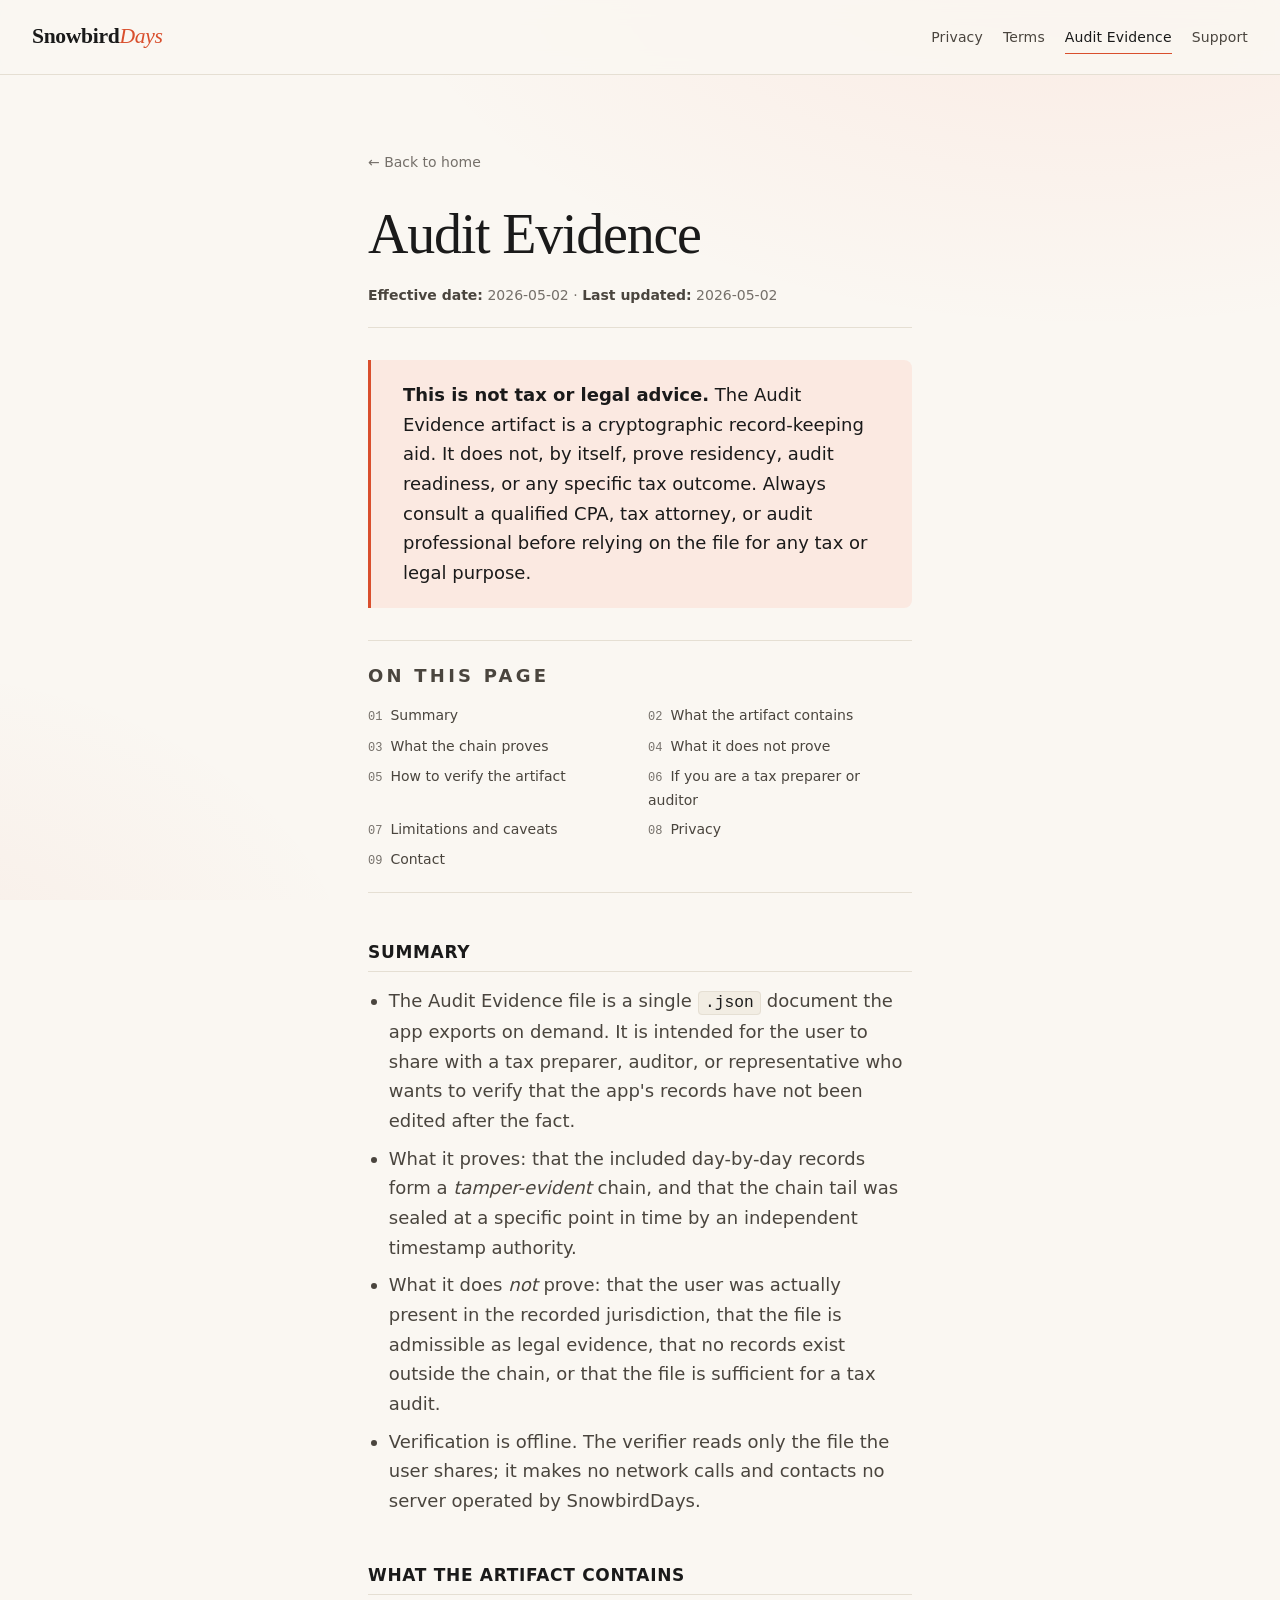
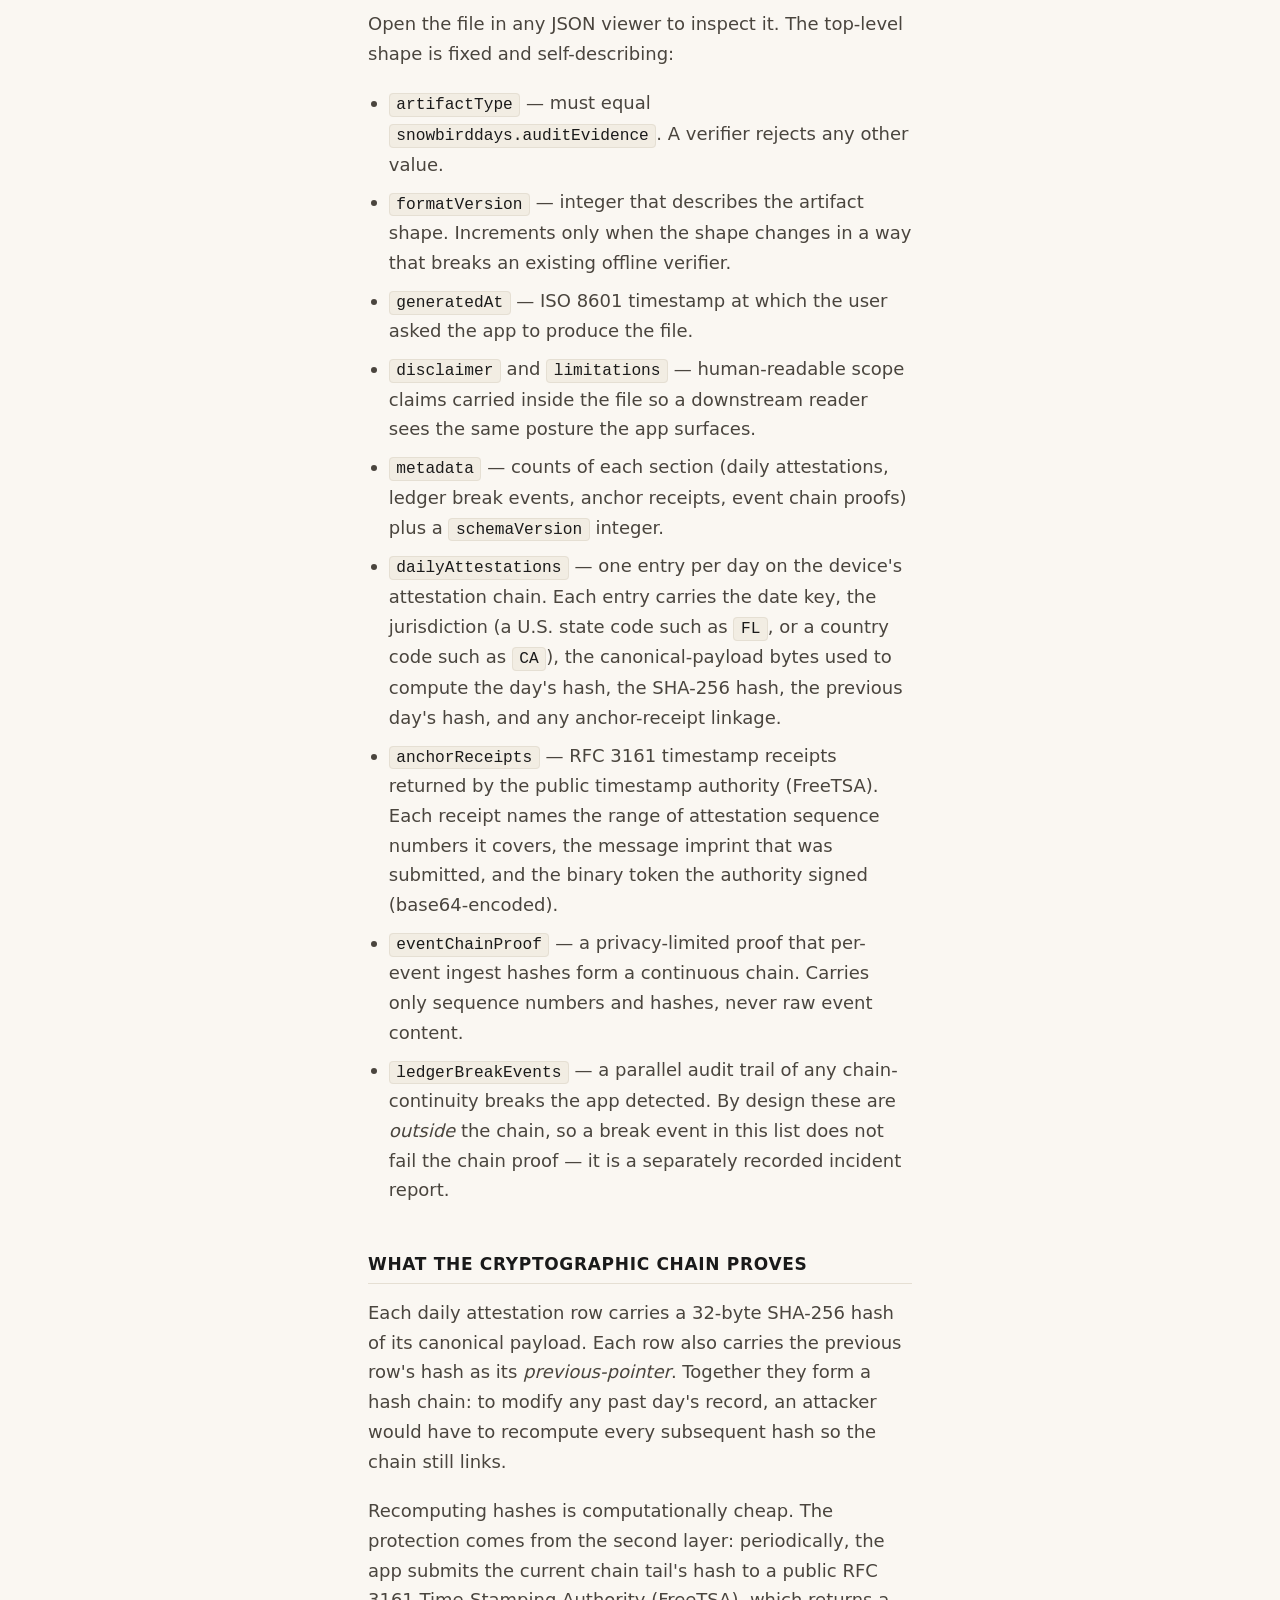
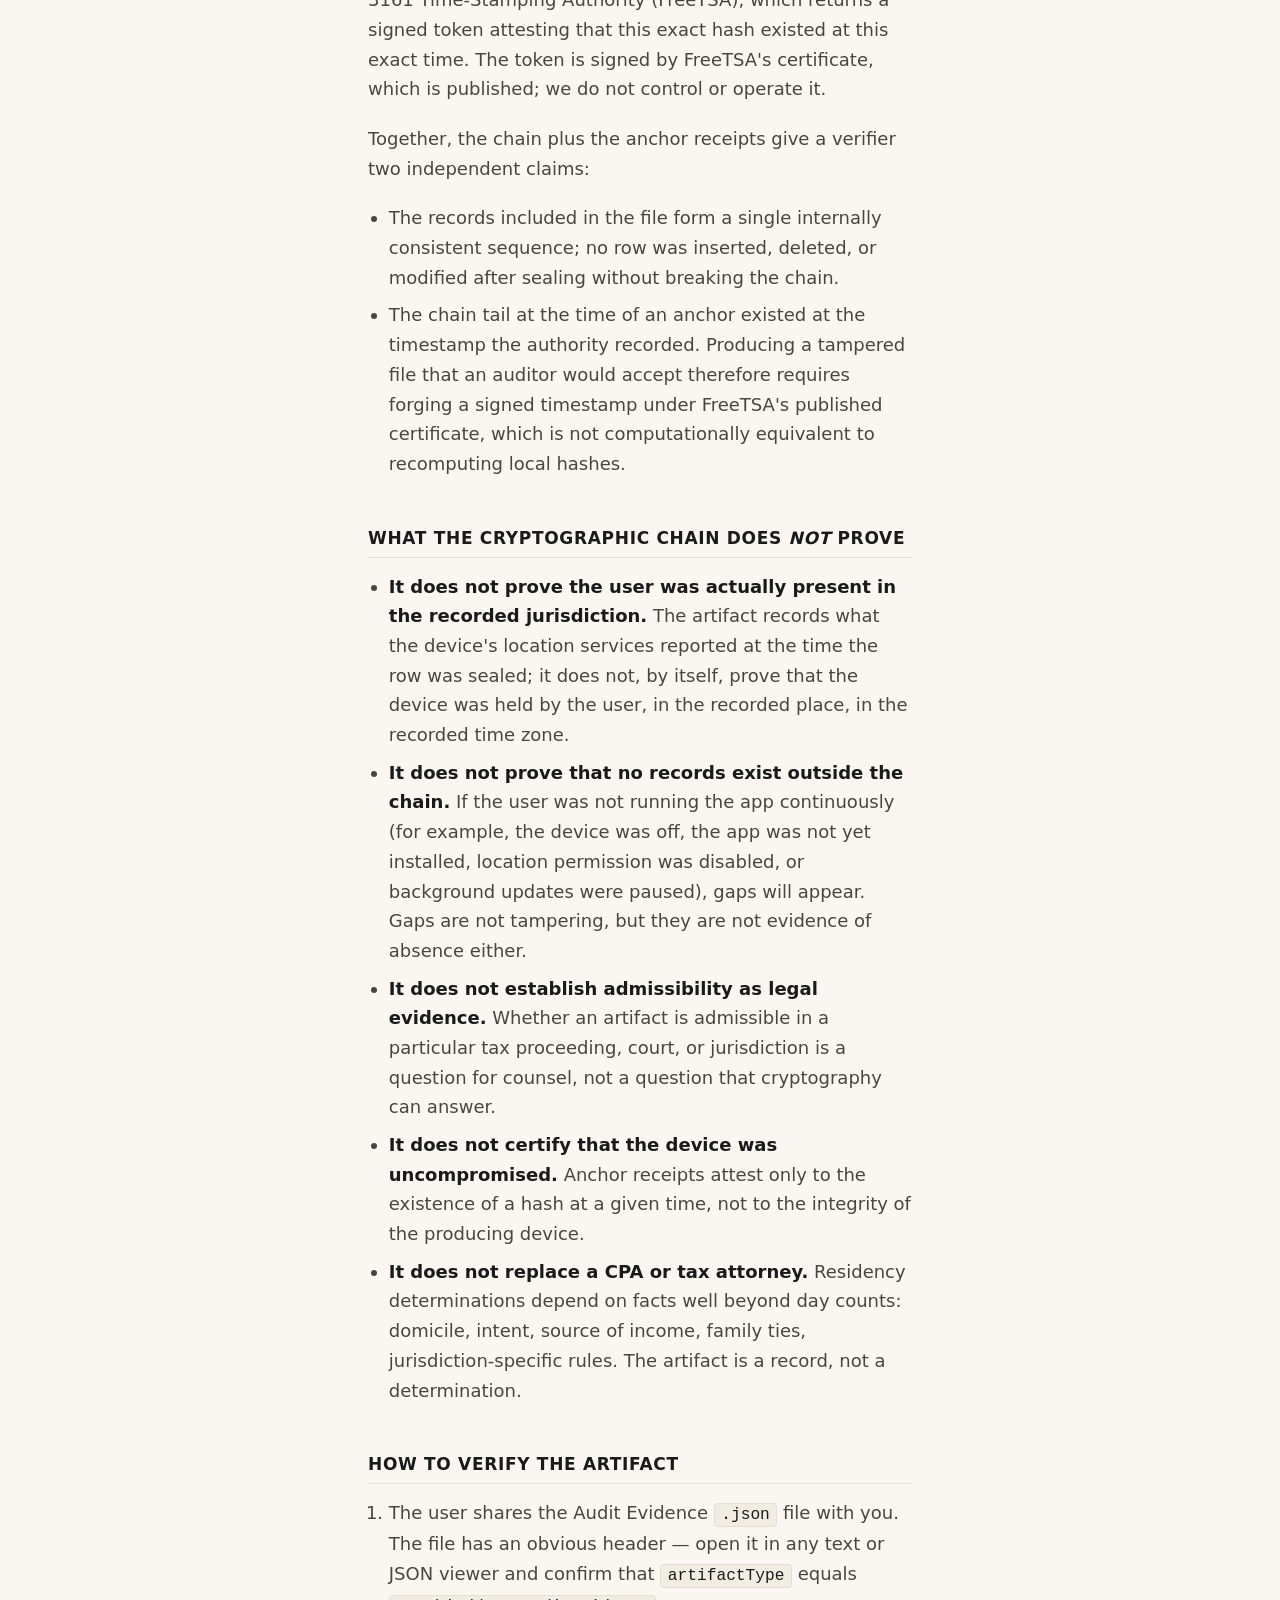
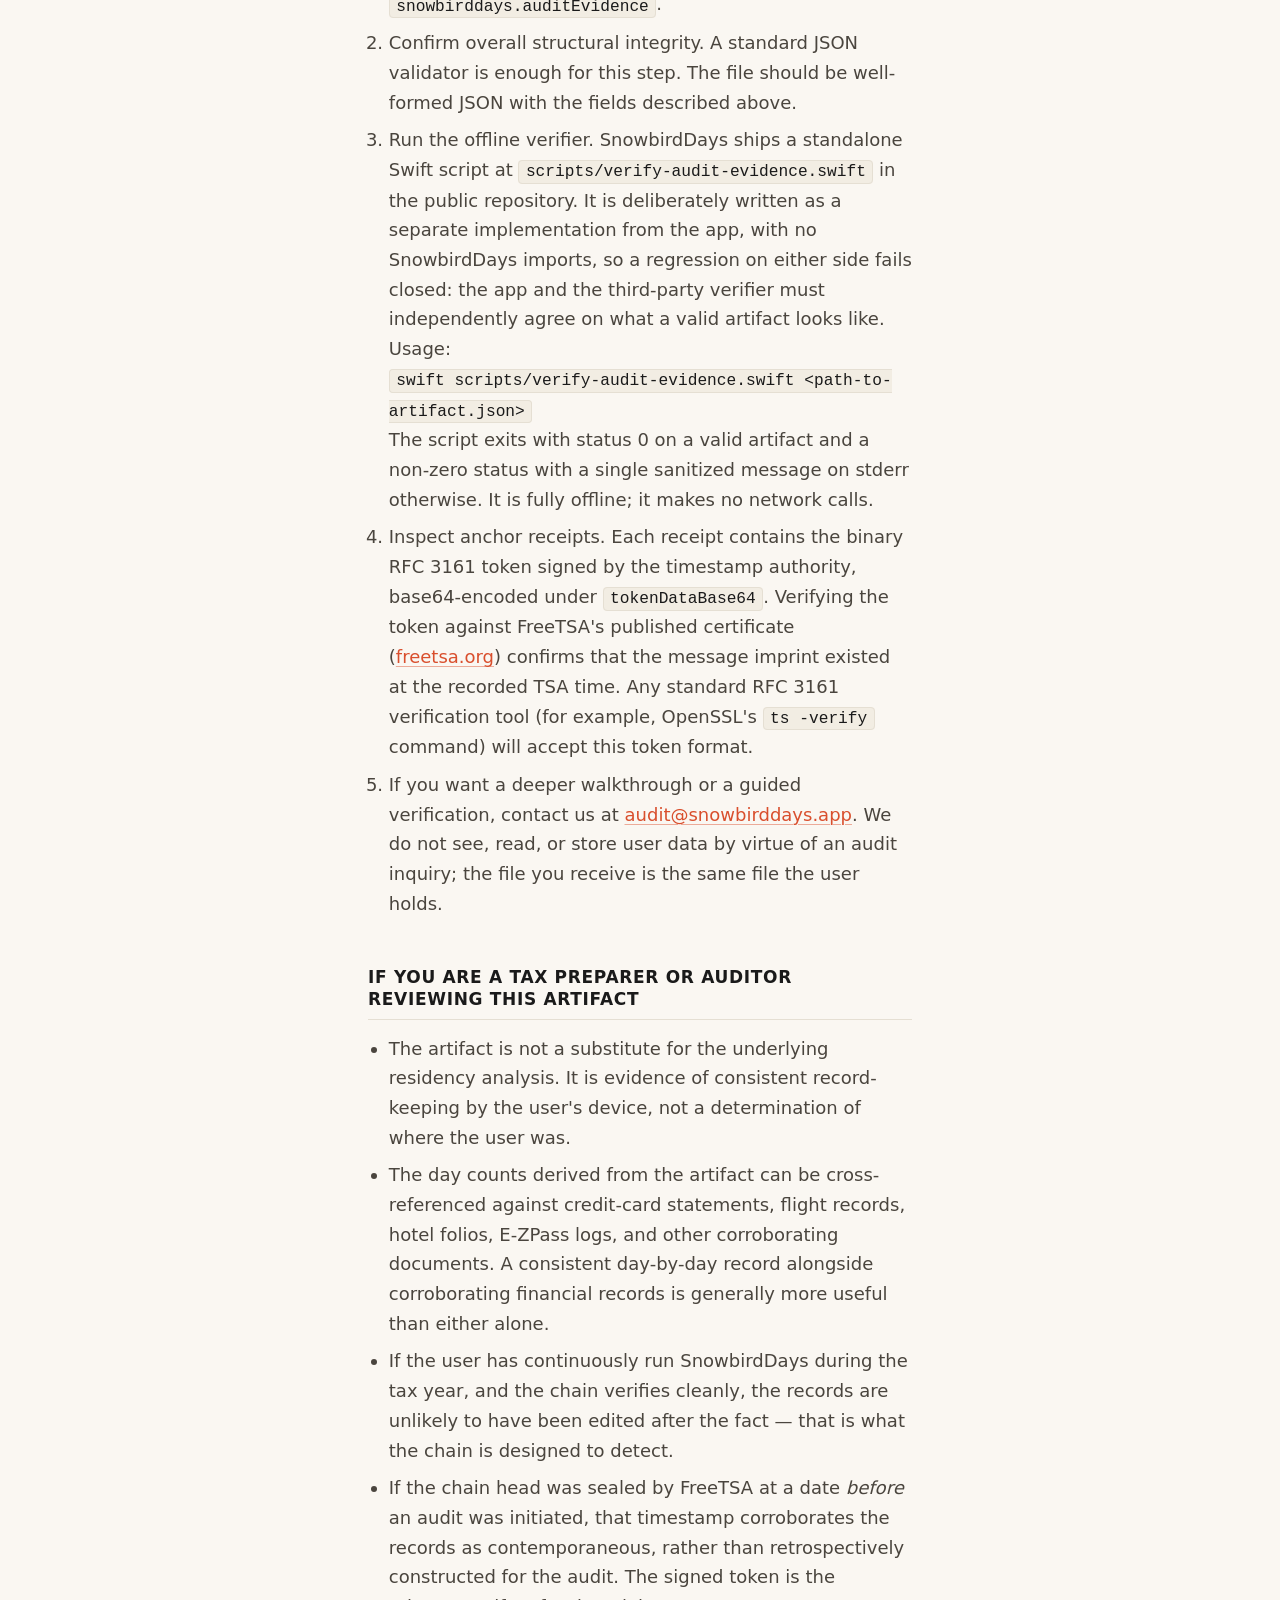
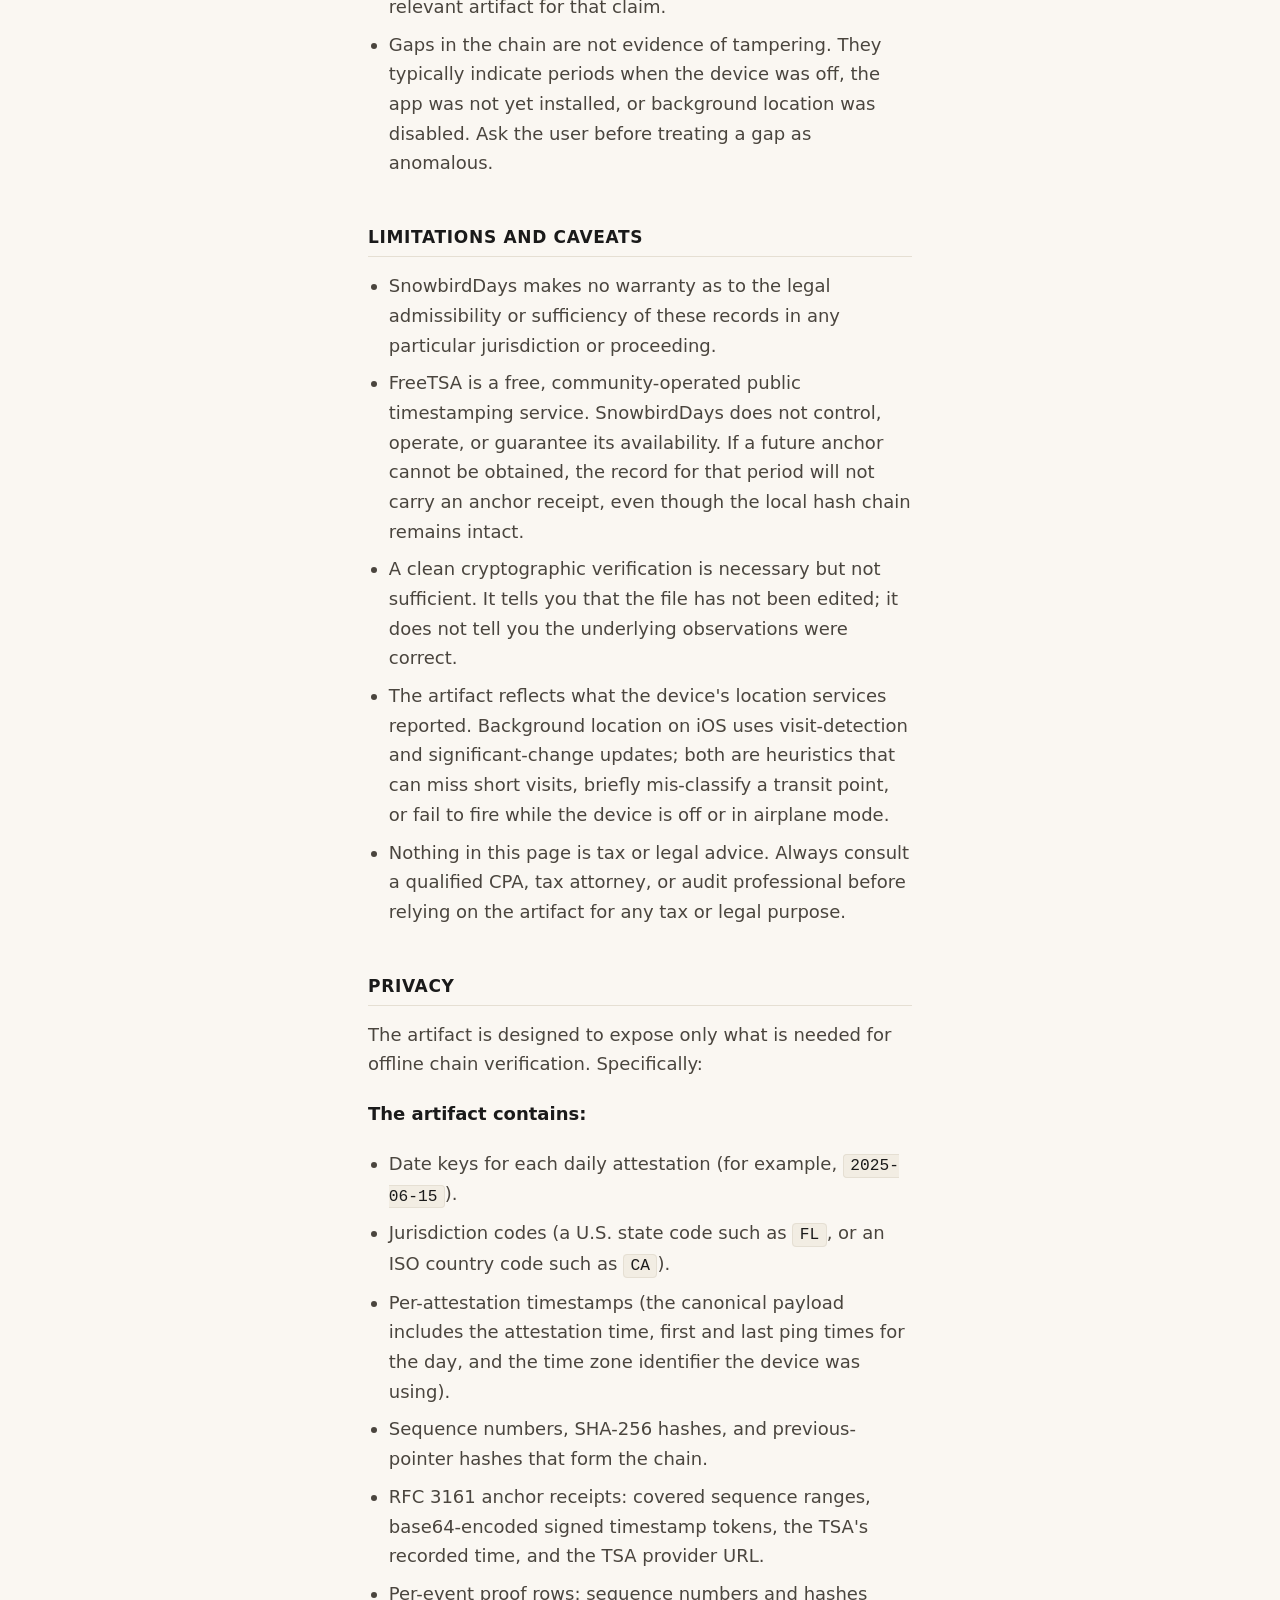
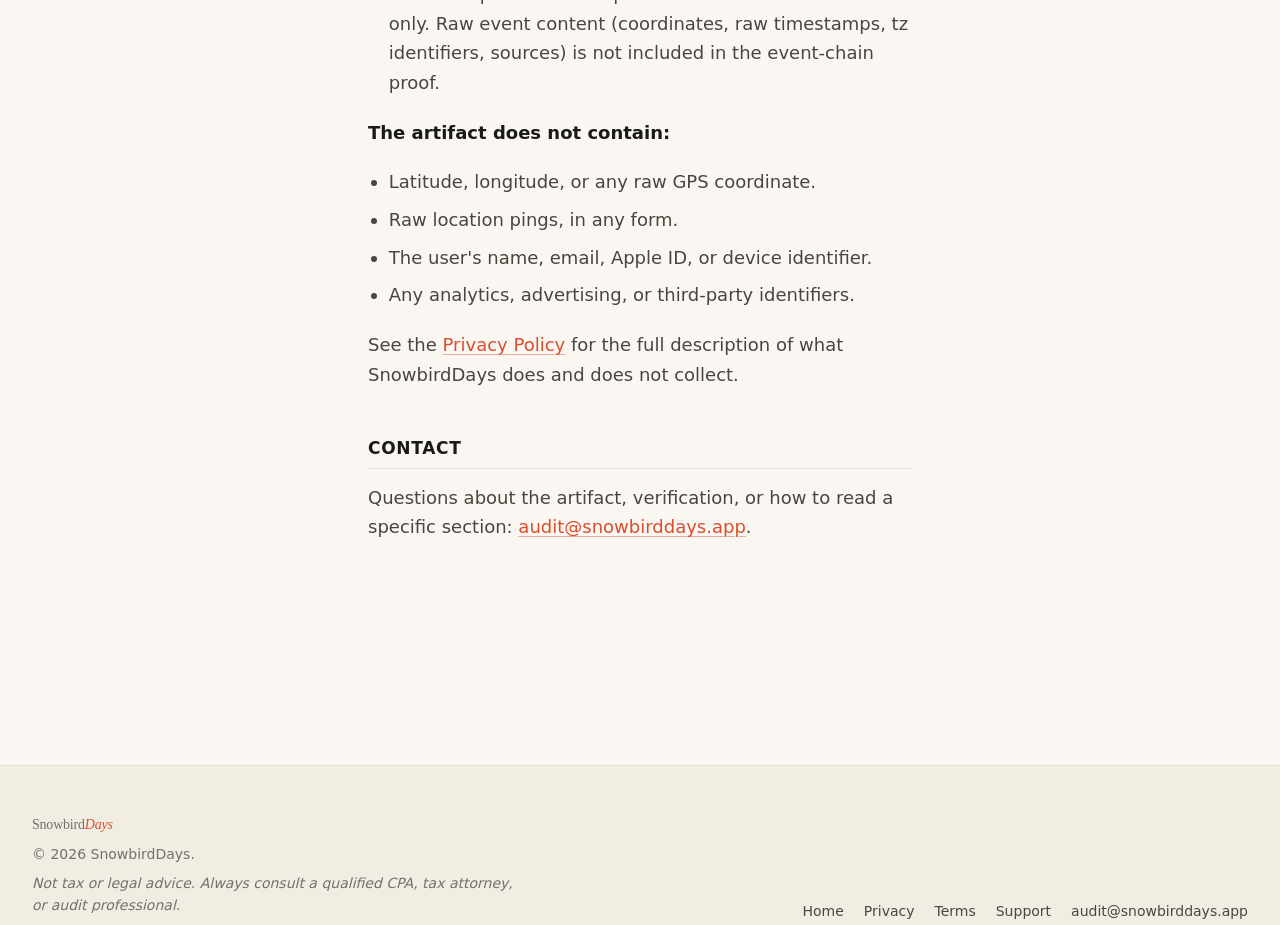
==== audit-evidence.html @ 0e32de38 "Initial site SnowbirdDays public site: - index.html — landing page with hero + privacy promise + ben" ====
<!DOCTYPE html>
<html lang="en">
  <head>
    <meta charset="utf-8" />
    <meta name="viewport" content="width=device-width, initial-scale=1" />
    <title>Audit Evidence — SnowbirdDays</title>
    <meta
      name="description"
      content="What the SnowbirdDays Audit Evidence JSON artifact is, what it does and does not prove, and how a tax preparer or auditor can verify it offline."
    />
    <meta name="theme-color" content="#FAF7F2" media="(prefers-color-scheme: light)" />
    <meta name="theme-color" content="#1C1814" media="(prefers-color-scheme: dark)" />
    <meta property="og:title" content="Audit Evidence — SnowbirdDays" />
    <meta property="og:description" content="What the SnowbirdDays Audit Evidence JSON artifact is, what it does and does not prove, and how a tax preparer or auditor can verify it offline." />
    <meta property="og:type" content="article" />
    <link rel="stylesheet" href="style.css" />
  </head>
  <body>
    <a class="skip" href="#main">Skip to content</a>

    <header class="site-header">
      <div class="site-header-inner">
        <a class="brand" href="/" aria-label="SnowbirdDays home">Snowbird<em>Days</em></a>
        <nav class="site-nav" aria-label="Primary">
          <a href="privacy.html">Privacy</a>
          <a href="terms.html">Terms</a>
          <a href="audit-evidence.html" aria-current="page">Audit&nbsp;Evidence</a>
          <a href="support.html">Support</a>
        </nav>
      </div>
    </header>

    <main id="main">
      <article class="shell-prose">
        <a class="page-back" href="/" aria-label="Back to home">&larr; Back to home</a>

        <h1>Audit Evidence</h1>

        <p class="meta">
          <strong>Effective date:</strong> 2026-05-02 &middot;
          <strong>Last updated:</strong> 2026-05-02
        </p>

        <div class="callout">
          <p>
            <strong>This is not tax or legal advice.</strong> The Audit Evidence
            artifact is a cryptographic record-keeping aid. It does not, by
            itself, prove residency, audit readiness, or any specific tax
            outcome. Always consult a qualified CPA, tax attorney, or audit
            professional before relying on the file for any tax or legal
            purpose.
          </p>
        </div>

        <nav class="toc" aria-label="On this page">
          <p class="toc-title">On this page</p>
          <ol>
            <li><a href="#summary">Summary</a></li>
            <li><a href="#contents">What the artifact contains</a></li>
            <li><a href="#proves">What the chain proves</a></li>
            <li><a href="#not-proves">What it does not prove</a></li>
            <li><a href="#verify">How to verify the artifact</a></li>
            <li><a href="#preparers">If you are a tax preparer or auditor</a></li>
            <li><a href="#limitations">Limitations and caveats</a></li>
            <li><a href="#privacy">Privacy</a></li>
            <li><a href="#contact">Contact</a></li>
          </ol>
        </nav>

        <h2 id="summary">Summary</h2>
        <ul>
          <li>
            The Audit Evidence file is a single <code>.json</code> document the
            app exports on demand. It is intended for the user to share with a
            tax preparer, auditor, or representative who wants to verify that
            the app's records have not been edited after the fact.
          </li>
          <li>
            What it proves: that the included day-by-day records form a
            <em>tamper-evident</em> chain, and that the chain tail was sealed
            at a specific point in time by an independent timestamp authority.
          </li>
          <li>
            What it does <em>not</em> prove: that the user was actually present
            in the recorded jurisdiction, that the file is admissible as legal
            evidence, that no records exist outside the chain, or that the
            file is sufficient for a tax audit.
          </li>
          <li>
            Verification is offline. The verifier reads only the file the user
            shares; it makes no network calls and contacts no server operated
            by SnowbirdDays.
          </li>
        </ul>

        <h2 id="contents">What the artifact contains</h2>
        <p>
          Open the file in any JSON viewer to inspect it. The top-level shape
          is fixed and self-describing:
        </p>
        <ul>
          <li>
            <code>artifactType</code> — must equal
            <code>snowbirddays.auditEvidence</code>. A verifier rejects any
            other value.
          </li>
          <li>
            <code>formatVersion</code> — integer that describes the artifact
            shape. Increments only when the shape changes in a way that breaks
            an existing offline verifier.
          </li>
          <li>
            <code>generatedAt</code> — ISO 8601 timestamp at which the user
            asked the app to produce the file.
          </li>
          <li>
            <code>disclaimer</code> and <code>limitations</code> — human-readable
            scope claims carried inside the file so a downstream reader sees the
            same posture the app surfaces.
          </li>
          <li>
            <code>metadata</code> — counts of each section (daily attestations,
            ledger break events, anchor receipts, event chain proofs) plus a
            <code>schemaVersion</code> integer.
          </li>
          <li>
            <code>dailyAttestations</code> — one entry per day on the device's
            attestation chain. Each entry carries the date key, the jurisdiction
            (a U.S. state code such as <code>FL</code>, or a country code such
            as <code>CA</code>), the canonical-payload bytes used to compute
            the day's hash, the SHA-256 hash, the previous day's hash, and any
            anchor-receipt linkage.
          </li>
          <li>
            <code>anchorReceipts</code> — RFC 3161 timestamp receipts returned
            by the public timestamp authority (FreeTSA). Each receipt names the
            range of attestation sequence numbers it covers, the message
            imprint that was submitted, and the binary token the authority
            signed (base64-encoded).
          </li>
          <li>
            <code>eventChainProof</code> — a privacy-limited proof that
            per-event ingest hashes form a continuous chain. Carries only
            sequence numbers and hashes, never raw event content.
          </li>
          <li>
            <code>ledgerBreakEvents</code> — a parallel audit trail of any
            chain-continuity breaks the app detected. By design these are
            <em>outside</em> the chain, so a break event in this list does not
            fail the chain proof — it is a separately recorded incident report.
          </li>
        </ul>

        <h2 id="proves">What the cryptographic chain proves</h2>
        <p>
          Each daily attestation row carries a 32-byte SHA-256 hash of its
          canonical payload. Each row also carries the previous row's hash as
          its <em>previous-pointer</em>. Together they form a hash chain: to
          modify any past day's record, an attacker would have to recompute
          every subsequent hash so the chain still links.
        </p>
        <p>
          Recomputing hashes is computationally cheap. The protection comes
          from the second layer: periodically, the app submits the current
          chain tail's hash to a public RFC 3161 Time-Stamping Authority
          (FreeTSA), which returns a signed token attesting that this exact
          hash existed at this exact time. The token is signed by FreeTSA's
          certificate, which is published; we do not control or operate it.
        </p>
        <p>
          Together, the chain plus the anchor receipts give a verifier two
          independent claims:
        </p>
        <ul>
          <li>
            The records included in the file form a single internally
            consistent sequence; no row was inserted, deleted, or modified
            after sealing without breaking the chain.
          </li>
          <li>
            The chain tail at the time of an anchor existed at the timestamp
            the authority recorded. Producing a tampered file that an auditor
            would accept therefore requires forging a signed timestamp under
            FreeTSA's published certificate, which is not computationally
            equivalent to recomputing local hashes.
          </li>
        </ul>

        <h2 id="not-proves">What the cryptographic chain does <em>not</em> prove</h2>
        <ul>
          <li>
            <strong>It does not prove the user was actually present in the
            recorded jurisdiction.</strong> The artifact records what the
            device's location services reported at the time the row was
            sealed; it does not, by itself, prove that the device was held
            by the user, in the recorded place, in the recorded time zone.
          </li>
          <li>
            <strong>It does not prove that no records exist outside the
            chain.</strong> If the user was not running the app continuously
            (for example, the device was off, the app was not yet installed,
            location permission was disabled, or background updates were
            paused), gaps will appear. Gaps are not tampering, but they are
            not evidence of absence either.
          </li>
          <li>
            <strong>It does not establish admissibility as legal
            evidence.</strong> Whether an artifact is admissible in a
            particular tax proceeding, court, or jurisdiction is a question
            for counsel, not a question that cryptography can answer.
          </li>
          <li>
            <strong>It does not certify that the device was uncompromised.</strong>
            Anchor receipts attest only to the existence of a hash at a given
            time, not to the integrity of the producing device.
          </li>
          <li>
            <strong>It does not replace a CPA or tax attorney.</strong>
            Residency determinations depend on facts well beyond day counts:
            domicile, intent, source of income, family ties, jurisdiction-specific
            rules. The artifact is a record, not a determination.
          </li>
        </ul>

        <h2 id="verify">How to verify the artifact</h2>
        <ol>
          <li>
            The user shares the Audit Evidence <code>.json</code> file with
            you. The file has an obvious header — open it in any text or JSON
            viewer and confirm that <code>artifactType</code> equals
            <code>snowbirddays.auditEvidence</code>.
          </li>
          <li>
            Confirm overall structural integrity. A standard JSON validator is
            enough for this step. The file should be well-formed JSON with the
            fields described above.
          </li>
          <li>
            Run the offline verifier. SnowbirdDays ships a standalone Swift
            script at <code>scripts/verify-audit-evidence.swift</code> in the
            public repository. It is deliberately written as a separate
            implementation from the app, with no SnowbirdDays imports, so a
            regression on either side fails closed: the app and the
            third-party verifier must independently agree on what a valid
            artifact looks like.
            <br />
            Usage:
            <br />
            <code>swift scripts/verify-audit-evidence.swift &lt;path-to-artifact.json&gt;</code>
            <br />
            The script exits with status 0 on a valid artifact and a non-zero
            status with a single sanitized message on stderr otherwise. It is
            fully offline; it makes no network calls.
          </li>
          <li>
            Inspect anchor receipts. Each receipt contains the binary RFC 3161
            token signed by the timestamp authority, base64-encoded under
            <code>tokenDataBase64</code>. Verifying the token against
            FreeTSA's published certificate (<a href="https://freetsa.org/">freetsa.org</a>)
            confirms that the message imprint existed at the recorded TSA time.
            Any standard RFC 3161 verification tool (for example, OpenSSL's
            <code>ts -verify</code> command) will accept this token format.
          </li>
          <li>
            If you want a deeper walkthrough or a guided verification, contact
            us at
            <a href="mailto:audit@snowbirddays.app">audit@snowbirddays.app</a>.
            We do not see, read, or store user data by virtue of an audit
            inquiry; the file you receive is the same file the user holds.
          </li>
        </ol>

        <h2 id="preparers">If you are a tax preparer or auditor reviewing this artifact</h2>
        <ul>
          <li>
            The artifact is not a substitute for the underlying residency
            analysis. It is evidence of consistent record-keeping by the
            user's device, not a determination of where the user was.
          </li>
          <li>
            The day counts derived from the artifact can be cross-referenced
            against credit-card statements, flight records, hotel folios,
            E-ZPass logs, and other corroborating documents. A consistent
            day-by-day record alongside corroborating financial records is
            generally more useful than either alone.
          </li>
          <li>
            If the user has continuously run SnowbirdDays during the tax year,
            and the chain verifies cleanly, the records are unlikely to have
            been edited after the fact — that is what the chain is designed
            to detect.
          </li>
          <li>
            If the chain head was sealed by FreeTSA at a date <em>before</em>
            an audit was initiated, that timestamp corroborates the records
            as contemporaneous, rather than retrospectively constructed for
            the audit. The signed token is the relevant artifact for that
            claim.
          </li>
          <li>
            Gaps in the chain are not evidence of tampering. They typically
            indicate periods when the device was off, the app was not yet
            installed, or background location was disabled. Ask the user
            before treating a gap as anomalous.
          </li>
        </ul>

        <h2 id="limitations">Limitations and caveats</h2>
        <ul>
          <li>
            SnowbirdDays makes no warranty as to the legal admissibility or
            sufficiency of these records in any particular jurisdiction or
            proceeding.
          </li>
          <li>
            FreeTSA is a free, community-operated public timestamping
            service. SnowbirdDays does not control, operate, or guarantee
            its availability. If a future anchor cannot be obtained, the
            record for that period will not carry an anchor receipt, even
            though the local hash chain remains intact.
          </li>
          <li>
            A clean cryptographic verification is necessary but not
            sufficient. It tells you that the file has not been edited; it
            does not tell you the underlying observations were correct.
          </li>
          <li>
            The artifact reflects what the device's location services
            reported. Background location on iOS uses visit-detection and
            significant-change updates; both are heuristics that can miss
            short visits, briefly mis-classify a transit point, or fail to
            fire while the device is off or in airplane mode.
          </li>
          <li>
            Nothing in this page is tax or legal advice. Always consult a
            qualified CPA, tax attorney, or audit professional before
            relying on the artifact for any tax or legal purpose.
          </li>
        </ul>

        <h2 id="privacy">Privacy</h2>
        <p>
          The artifact is designed to expose only what is needed for offline
          chain verification. Specifically:
        </p>
        <p>
          <strong>The artifact contains:</strong>
        </p>
        <ul>
          <li>
            Date keys for each daily attestation (for example,
            <code>2025-06-15</code>).
          </li>
          <li>
            Jurisdiction codes (a U.S. state code such as <code>FL</code>, or
            an ISO country code such as <code>CA</code>).
          </li>
          <li>
            Per-attestation timestamps (the canonical payload includes the
            attestation time, first and last ping times for the day, and the
            time zone identifier the device was using).
          </li>
          <li>
            Sequence numbers, SHA-256 hashes, and previous-pointer hashes
            that form the chain.
          </li>
          <li>
            RFC 3161 anchor receipts: covered sequence ranges, base64-encoded
            signed timestamp tokens, the TSA's recorded time, and the TSA
            provider URL.
          </li>
          <li>
            Per-event proof rows: sequence numbers and hashes only. Raw event
            content (coordinates, raw timestamps, tz identifiers, sources) is
            not included in the event-chain proof.
          </li>
        </ul>
        <p>
          <strong>The artifact does not contain:</strong>
        </p>
        <ul>
          <li>Latitude, longitude, or any raw GPS coordinate.</li>
          <li>Raw location pings, in any form.</li>
          <li>The user's name, email, Apple ID, or device identifier.</li>
          <li>Any analytics, advertising, or third-party identifiers.</li>
        </ul>
        <p>
          See the <a href="privacy.html">Privacy Policy</a> for the full
          description of what SnowbirdDays does and does not collect.
        </p>

        <h2 id="contact">Contact</h2>
        <p>
          Questions about the artifact, verification, or how to read a
          specific section:
          <a href="mailto:audit@snowbirddays.app">audit@snowbirddays.app</a>.
        </p>
      </article>
    </main>

    <footer class="site-footer">
      <div class="site-footer-inner">
        <div>
          <p class="site-footer-brand">Snowbird<em>Days</em></p>
          <p>&copy; 2026 SnowbirdDays.</p>
          <p class="site-footer-disclaimer">Not tax or legal advice. Always consult a qualified CPA, tax attorney, or audit professional.</p>
        </div>
        <nav aria-label="Footer">
          <a href="/">Home</a>
          <a href="privacy.html">Privacy</a>
          <a href="terms.html">Terms</a>
          <a href="support.html">Support</a>
          <a href="mailto:audit@snowbirddays.app">audit@snowbirddays.app</a>
        </nav>
      </div>
    </footer>
  </body>
</html>
---- style.css ----
/* SnowbirdDays — editorial design system.
 * Pure CSS, system font stacks, no external assets.
 * Direction: warm-paper editorial. Serif headlines pair with iOS-native sans body.
 */

/* ---------- Tokens ---------- */

:root {
  /* Color — warm light paper */
  --color-paper: #FAF7F2;
  --color-paper-2: #F2EDE3;
  --color-ink: #1A1A1A;
  --color-ink-soft: #4A453E;
  --color-ink-mute: #75706A;
  --color-rule: #E5DFD3;
  --color-accent: #FF6F50;
  --color-accent-deep: #D94F2D;
  --color-accent-soft: rgba(255, 111, 80, 0.10);

  /* Type stacks */
  --font-serif: 'Iowan Old Style', 'Hoefler Text', 'Charter', 'Source Serif Pro',
    'Apple Garamond', Garamond, Georgia, serif;
  --font-sans: -apple-system, BlinkMacSystemFont, 'SF Pro Text', 'Segoe UI',
    Roboto, system-ui, sans-serif;
  --font-mono: ui-monospace, 'SF Mono', 'JetBrains Mono', Menlo, monospace;

  /* Type scale (fluid) */
  --t-hero: clamp(3rem, 1.5rem + 5vw, 6rem);
  --t-display: clamp(2.25rem, 1.4rem + 2.8vw, 3.5rem);
  --t-h2: clamp(1.4rem, 1.1rem + 1vw, 1.75rem);
  --t-h3: 1.125rem;
  --t-body: clamp(1rem, 0.95rem + 0.3vw, 1.125rem);
  --t-lead: clamp(1.125rem, 1rem + 0.5vw, 1.375rem);
  --t-small: 0.875rem;
  --t-eyebrow: 0.75rem;

  /* Spacing — varied by intent, not uniform */
  --s-1: 0.5rem;
  --s-2: 0.875rem;
  --s-3: 1.25rem;
  --s-4: 2rem;
  --s-5: 3rem;
  --s-6: 4.5rem;
  --s-7: 6.5rem;
  --s-section: clamp(4rem, 3rem + 4vw, 8rem);

  /* Layout */
  --w-prose: 38rem;     /* legal/long-form column ~ 608px */
  --w-wide: 64rem;
  --w-full: 80rem;

  /* Motion */
  --d-fast: 160ms;
  --d-base: 280ms;
  --e-out: cubic-bezier(0.16, 1, 0.3, 1);
}

@media (prefers-color-scheme: dark) {
  :root {
    --color-paper: #1C1814;
    --color-paper-2: #25201B;
    --color-ink: #F5EFE7;
    --color-ink-soft: #C9C0B3;
    --color-ink-mute: #8C857A;
    --color-rule: #322C25;
    --color-accent: #FF8466;
    --color-accent-deep: #FFA286;
    --color-accent-soft: rgba(255, 132, 102, 0.12);
  }
}

/* ---------- Reset & base ---------- */

*,
*::before,
*::after {
  box-sizing: border-box;
}

html {
  -webkit-text-size-adjust: 100%;
  text-rendering: optimizeLegibility;
  scroll-behavior: smooth;
}

@media (prefers-reduced-motion: reduce) {
  html { scroll-behavior: auto; }
  *,
  *::before,
  *::after {
    animation-duration: 0.01ms !important;
    animation-iteration-count: 1 !important;
    transition-duration: 0.01ms !important;
  }
}

body {
  margin: 0;
  font-family: var(--font-sans);
  font-size: var(--t-body);
  line-height: 1.6;
  color: var(--color-ink);
  background-color: var(--color-paper);
  -webkit-font-smoothing: antialiased;
  -moz-osx-font-smoothing: grayscale;
  /* atmosphere: very subtle warm tint via radial wash, no images */
  background-image:
    radial-gradient(1200px 700px at 85% -10%, var(--color-accent-soft), transparent 60%),
    radial-gradient(900px 600px at -10% 110%, rgba(217, 79, 45, 0.06), transparent 55%);
  background-attachment: fixed;
}

/* Skip-to-content for keyboard users */
.skip {
  position: absolute;
  left: -9999px;
  top: 0;
  padding: var(--s-2) var(--s-3);
  background: var(--color-ink);
  color: var(--color-paper);
  z-index: 100;
  text-decoration: none;
  border-radius: 4px;
}
.skip:focus { left: var(--s-2); top: var(--s-2); }

/* ---------- Typography ---------- */

h1, h2, h3, h4 {
  font-family: var(--font-serif);
  font-weight: 600;
  line-height: 1.1;
  margin: 0 0 var(--s-3);
  color: var(--color-ink);
  letter-spacing: -0.015em;
}

h2 {
  font-size: var(--t-h2);
  line-height: 1.2;
  font-weight: 600;
  margin-top: var(--s-5);
  letter-spacing: -0.012em;
}

h3 {
  font-family: var(--font-sans);
  font-size: var(--t-h3);
  font-weight: 600;
  letter-spacing: -0.005em;
  line-height: 1.35;
  margin: var(--s-4) 0 var(--s-2);
  color: var(--color-ink);
}

p {
  margin: 0 0 var(--s-3);
  color: var(--color-ink-soft);
}

p strong { color: var(--color-ink); }

ul, ol {
  margin: 0 0 var(--s-3);
  padding-left: 1.4rem;
  color: var(--color-ink-soft);
}

li { margin-bottom: 0.5rem; }
li strong { color: var(--color-ink); }

em { font-style: italic; }

code {
  font-family: var(--font-mono);
  font-size: 0.9em;
  background-color: var(--color-paper-2);
  padding: 0.12em 0.4em;
  border-radius: 4px;
  color: var(--color-ink);
  border: 1px solid var(--color-rule);
}

/* ---------- Links ---------- */

a {
  color: var(--color-accent-deep);
  text-decoration: underline;
  text-decoration-thickness: 1px;
  text-underline-offset: 3px;
  text-decoration-color: rgba(217, 79, 45, 0.45);
  transition: text-decoration-thickness var(--d-fast) var(--e-out),
              text-decoration-color var(--d-fast) var(--e-out),
              color var(--d-fast) var(--e-out);
}

@media (prefers-color-scheme: dark) {
  a { text-decoration-color: rgba(255, 132, 102, 0.55); }
}

a:hover,
a:focus-visible {
  text-decoration-thickness: 2px;
  text-decoration-color: currentColor;
}

a:focus-visible {
  outline: 2px solid var(--color-accent);
  outline-offset: 3px;
  border-radius: 2px;
}

/* ---------- Header ---------- */

.site-header {
  border-bottom: 1px solid var(--color-rule);
  background-color: rgba(250, 247, 242, 0.85);
  backdrop-filter: saturate(140%) blur(10px);
  -webkit-backdrop-filter: saturate(140%) blur(10px);
  position: sticky;
  top: 0;
  z-index: 10;
}

@media (prefers-color-scheme: dark) {
  .site-header { background-color: rgba(28, 24, 20, 0.85); }
}

.site-header-inner {
  max-width: var(--w-full);
  margin: 0 auto;
  padding: var(--s-3) var(--s-4);
  display: flex;
  align-items: center;
  justify-content: space-between;
  gap: var(--s-4);
}

.brand {
  font-family: var(--font-serif);
  font-size: 1.35rem;
  font-weight: 600;
  letter-spacing: -0.015em;
  color: var(--color-ink);
  text-decoration: none;
  line-height: 1;
}

.brand em {
  font-style: italic;
  color: var(--color-accent-deep);
  font-weight: 500;
}

.brand:hover,
.brand:focus-visible {
  color: var(--color-ink);
  text-decoration: none;
}

.site-nav {
  display: flex;
  gap: var(--s-3);
  align-items: center;
}

.site-nav a {
  font-family: var(--font-sans);
  font-size: var(--t-small);
  color: var(--color-ink-soft);
  text-decoration: none;
  letter-spacing: 0.01em;
  position: relative;
  padding: 0.35rem 0;
}

.site-nav a::after {
  content: '';
  position: absolute;
  left: 0;
  right: 0;
  bottom: 0;
  height: 1px;
  background-color: var(--color-accent-deep);
  transform: scaleX(0);
  transform-origin: left center;
  transition: transform var(--d-base) var(--e-out);
}

.site-nav a:hover,
.site-nav a:focus-visible,
.site-nav a[aria-current="page"] {
  color: var(--color-ink);
}

.site-nav a:hover::after,
.site-nav a:focus-visible::after,
.site-nav a[aria-current="page"]::after {
  transform: scaleX(1);
}

/* ---------- Layout primitives ---------- */

main { display: block; }

.shell-prose {
  max-width: var(--w-prose);
  margin: 0 auto;
  padding: var(--s-6) var(--s-4) var(--s-7);
}

.shell-wide {
  max-width: var(--w-wide);
  margin: 0 auto;
  padding: 0 var(--s-4);
}

/* ---------- Hero (index only) ---------- */

.hero {
  max-width: var(--w-full);
  margin: 0 auto;
  padding: clamp(3rem, 4vw + 2rem, 7rem) var(--s-4) var(--s-6);
  display: grid;
  grid-template-columns: minmax(0, 1fr);
  gap: var(--s-4);
  position: relative;
}

.hero-eyebrow {
  font-family: var(--font-sans);
  font-size: var(--t-eyebrow);
  text-transform: uppercase;
  letter-spacing: 0.18em;
  color: var(--color-accent-deep);
  font-weight: 600;
  margin: 0 0 var(--s-2);
  display: inline-flex;
  align-items: center;
  gap: 0.6rem;
}

.hero-eyebrow::before {
  content: '';
  width: 1.5rem;
  height: 1px;
  background: var(--color-accent-deep);
  display: inline-block;
}

.hero h1 {
  font-size: var(--t-hero);
  font-weight: 500;
  letter-spacing: -0.025em;
  line-height: 0.98;
  margin: 0 0 var(--s-3);
  max-width: 18ch;
}

.hero h1 em {
  font-style: italic;
  color: var(--color-accent-deep);
  font-weight: 500;
}

.hero-lead {
  font-size: var(--t-lead);
  line-height: 1.45;
  color: var(--color-ink-soft);
  max-width: 36ch;
  margin: 0 0 var(--s-4);
}

.hero-actions {
  display: flex;
  flex-wrap: wrap;
  gap: var(--s-2);
  align-items: center;
}

.hero-meta {
  margin-top: var(--s-3);
  font-size: var(--t-small);
  color: var(--color-ink-mute);
}

/* Animation: gentle fade-up on load, compositor-only */
.hero > * {
  opacity: 0;
  transform: translateY(8px);
  animation: rise var(--d-base) var(--e-out) forwards;
}
.hero-eyebrow { animation-delay: 0ms; }
.hero h1 { animation-delay: 80ms; }
.hero-lead { animation-delay: 160ms; }
.hero-actions { animation-delay: 240ms; }
.hero-meta { animation-delay: 320ms; }

@keyframes rise {
  to { opacity: 1; transform: translateY(0); }
}

/* ---------- Buttons ---------- */

.btn {
  display: inline-flex;
  align-items: center;
  gap: 0.5rem;
  font-family: var(--font-sans);
  font-size: 0.9375rem;
  font-weight: 600;
  letter-spacing: -0.005em;
  padding: 0.75rem 1.25rem;
  border-radius: 999px;
  text-decoration: none;
  border: 1px solid transparent;
  transition: transform var(--d-fast) var(--e-out),
              background-color var(--d-fast) var(--e-out),
              border-color var(--d-fast) var(--e-out),
              color var(--d-fast) var(--e-out);
  will-change: transform;
}

.btn-primary {
  background-color: var(--color-accent-deep);
  color: #FFF8F4;
}

.btn-primary:hover,
.btn-primary:focus-visible {
  background-color: var(--color-ink);
  color: var(--color-paper);
  text-decoration: none;
  transform: translateY(-1px);
}

.btn-ghost {
  background: transparent;
  color: var(--color-ink);
  border-color: var(--color-rule);
}

.btn-ghost:hover,
.btn-ghost:focus-visible {
  border-color: var(--color-ink);
  color: var(--color-ink);
  text-decoration: none;
  transform: translateY(-1px);
}

.btn-arrow {
  font-size: 1.05em;
  line-height: 1;
  transition: transform var(--d-fast) var(--e-out);
  display: inline-block;
}
.btn:hover .btn-arrow,
.btn:focus-visible .btn-arrow {
  transform: translateX(3px);
}

/* ---------- Privacy promise (anchored callout) ---------- */

.privacy-promise {
  max-width: var(--w-wide);
  margin: 0 auto var(--s-section);
  padding: 0 var(--s-4);
}

.privacy-card {
  position: relative;
  padding: clamp(1.75rem, 1rem + 2vw, 2.75rem) clamp(1.5rem, 1rem + 2vw, 3rem);
  background-color: var(--color-paper-2);
  border: 1px solid var(--color-rule);
  border-radius: 14px;
  display: grid;
  grid-template-columns: auto minmax(0, 1fr);
  gap: var(--s-4);
  align-items: start;
}

.privacy-card::before {
  content: '';
  position: absolute;
  inset: 0 auto 0 0;
  width: 4px;
  background: linear-gradient(180deg, var(--color-accent), var(--color-accent-deep));
  border-radius: 14px 0 0 14px;
}

.privacy-mark {
  font-size: 2rem;
  line-height: 1;
  width: 3rem;
  height: 3rem;
  display: grid;
  place-items: center;
  border-radius: 50%;
  background: var(--color-accent-soft);
  color: var(--color-accent-deep);
  flex-shrink: 0;
}

.privacy-card h2 {
  font-size: var(--t-h2);
  margin: 0 0 var(--s-1);
  letter-spacing: -0.015em;
}

.privacy-card h2 em {
  font-style: italic;
  color: var(--color-accent-deep);
}

.privacy-card p {
  margin: 0;
  color: var(--color-ink-soft);
  max-width: 60ch;
}

@media (max-width: 540px) {
  .privacy-card {
    grid-template-columns: minmax(0, 1fr);
  }
}

/* ---------- Bento (features grid) ---------- */

.section-features {
  max-width: var(--w-wide);
  margin: 0 auto var(--s-section);
  padding: 0 var(--s-4);
}

.section-head {
  margin-bottom: var(--s-5);
  display: grid;
  grid-template-columns: minmax(0, 1fr) auto;
  gap: var(--s-3);
  align-items: end;
}

.section-head h2 {
  margin: 0;
  font-size: var(--t-display);
  font-weight: 500;
  line-height: 1.05;
  letter-spacing: -0.022em;
  max-width: 14ch;
}

.section-head h2 em {
  font-style: italic;
  color: var(--color-accent-deep);
}

.section-eyebrow {
  font-size: var(--t-eyebrow);
  text-transform: uppercase;
  letter-spacing: 0.18em;
  color: var(--color-ink-mute);
  font-weight: 600;
  margin: 0 0 var(--s-2);
}

.bento {
  display: grid;
  grid-template-columns: repeat(6, minmax(0, 1fr));
  grid-auto-rows: minmax(0, auto);
  gap: var(--s-3);
}

.bento-card {
  grid-column: span 3;
  background-color: var(--color-paper-2);
  border: 1px solid var(--color-rule);
  border-radius: 14px;
  padding: clamp(1.5rem, 1rem + 1.5vw, 2.25rem);
  display: flex;
  flex-direction: column;
  gap: var(--s-2);
  position: relative;
  transition: transform var(--d-base) var(--e-out),
              border-color var(--d-base) var(--e-out);
}

.bento-card:hover {
  transform: translateY(-2px);
  border-color: var(--color-accent-deep);
}

/* Asymmetric: first card spans wider, second narrower, third+fourth even */
.bento-card:nth-child(1) { grid-column: span 4; }
.bento-card:nth-child(2) { grid-column: span 2; }
.bento-card:nth-child(3) { grid-column: span 2; }
.bento-card:nth-child(4) { grid-column: span 4; }

@media (max-width: 760px) {
  .bento-card,
  .bento-card:nth-child(1),
  .bento-card:nth-child(2),
  .bento-card:nth-child(3),
  .bento-card:nth-child(4) {
    grid-column: 1 / -1;
  }
}

.bento-mark {
  font-family: var(--font-serif);
  font-style: italic;
  font-size: 0.875rem;
  font-weight: 500;
  color: var(--color-accent-deep);
  letter-spacing: 0.02em;
}

.bento-card h3 {
  font-family: var(--font-serif);
  font-size: 1.5rem;
  font-weight: 500;
  line-height: 1.2;
  letter-spacing: -0.012em;
  margin: 0;
  color: var(--color-ink);
}

.bento-card p {
  margin: 0;
  color: var(--color-ink-soft);
  font-size: 1rem;
  line-height: 1.55;
}

.bento-card-detail {
  margin-top: auto;
  padding-top: var(--s-2);
  font-size: var(--t-small);
  color: var(--color-ink-mute);
  border-top: 1px solid var(--color-rule);
  font-family: var(--font-mono);
}

/* ---------- Aux sections (preparers, FAQ teaser, subscription) ---------- */

.split-cta {
  max-width: var(--w-wide);
  margin: 0 auto var(--s-section);
  padding: 0 var(--s-4);
  display: grid;
  grid-template-columns: minmax(0, 1.1fr) minmax(0, 0.9fr);
  gap: var(--s-5);
  align-items: center;
}

.split-cta h2 {
  font-size: var(--t-display);
  font-weight: 500;
  line-height: 1.05;
  letter-spacing: -0.022em;
  margin: 0 0 var(--s-3);
}

.split-cta h2 em {
  font-style: italic;
  color: var(--color-accent-deep);
}

.split-cta p {
  font-size: var(--t-lead);
  line-height: 1.5;
  color: var(--color-ink-soft);
  max-width: 42ch;
}

.split-cta-aside {
  border-left: 1px solid var(--color-rule);
  padding-left: var(--s-4);
}

.split-cta-aside h3 {
  font-family: var(--font-serif);
  font-size: 1.25rem;
  font-weight: 500;
  font-style: italic;
  margin: 0 0 var(--s-2);
  color: var(--color-ink);
}

.split-cta-aside ul {
  list-style: none;
  padding: 0;
  margin: 0;
  font-size: var(--t-small);
}

.split-cta-aside li {
  padding: 0.5rem 0;
  border-bottom: 1px solid var(--color-rule);
  color: var(--color-ink-soft);
}

.split-cta-aside li:last-child { border-bottom: 0; }

@media (max-width: 760px) {
  .split-cta { grid-template-columns: minmax(0, 1fr); }
  .split-cta-aside { border-left: 0; padding-left: 0; padding-top: var(--s-3); border-top: 1px solid var(--color-rule); }
}

/* ---------- Long-form prose pages ---------- */

.shell-prose .page-back {
  display: inline-flex;
  align-items: center;
  gap: 0.4rem;
  font-size: var(--t-small);
  color: var(--color-ink-mute);
  text-decoration: none;
  margin-bottom: var(--s-4);
  font-family: var(--font-sans);
}

.shell-prose .page-back:hover,
.shell-prose .page-back:focus-visible {
  color: var(--color-accent-deep);
  text-decoration: none;
}

.shell-prose h1 {
  font-size: var(--t-display);
  font-weight: 500;
  line-height: 1.05;
  margin: 0 0 var(--s-3);
  letter-spacing: -0.022em;
}

.shell-prose .meta {
  font-family: var(--font-sans);
  font-size: var(--t-small);
  color: var(--color-ink-mute);
  margin: 0 0 var(--s-4);
  padding-bottom: var(--s-3);
  border-bottom: 1px solid var(--color-rule);
}

.shell-prose .meta strong {
  color: var(--color-ink-soft);
  font-weight: 600;
}

.shell-prose h2 {
  font-family: var(--font-sans);
  font-size: 1.0625rem;
  font-weight: 700;
  letter-spacing: 0.04em;
  text-transform: uppercase;
  color: var(--color-ink);
  line-height: 1.3;
  margin: var(--s-5) 0 var(--s-2);
  padding-bottom: 0.5rem;
  border-bottom: 1px solid var(--color-rule);
}

.shell-prose h3 {
  font-family: var(--font-serif);
  font-size: 1.25rem;
  font-weight: 500;
  font-style: italic;
  letter-spacing: -0.005em;
  margin: var(--s-4) 0 var(--s-2);
  color: var(--color-ink);
}

.shell-prose p,
.shell-prose ul,
.shell-prose ol {
  font-size: var(--t-body);
  line-height: 1.65;
  color: var(--color-ink-soft);
}

.shell-prose ul,
.shell-prose ol {
  padding-left: 1.3rem;
}

/* Callout used inside legal copy */
.callout {
  background-color: var(--color-accent-soft);
  border-left: 3px solid var(--color-accent-deep);
  padding: var(--s-3) var(--s-4);
  margin: var(--s-4) 0;
  border-radius: 0 8px 8px 0;
}

.callout p { margin: 0; color: var(--color-ink); }
.callout strong { color: var(--color-ink); }

/* TOC for long pages */
.toc {
  margin: var(--s-4) 0 var(--s-5);
  padding: var(--s-3) 0;
  border-top: 1px solid var(--color-rule);
  border-bottom: 1px solid var(--color-rule);
}

.toc-title {
  font-family: var(--font-sans);
  font-size: var(--t-eyebrow);
  text-transform: uppercase;
  letter-spacing: 0.18em;
  color: var(--color-ink-mute);
  font-weight: 600;
  margin: 0 0 var(--s-2);
}

.toc ol {
  list-style: none;
  padding: 0;
  margin: 0;
  display: grid;
  grid-template-columns: repeat(auto-fill, minmax(220px, 1fr));
  gap: 0.4rem 1rem;
  counter-reset: toc;
}

.toc li {
  counter-increment: toc;
  margin: 0;
  font-size: var(--t-small);
}

.toc li::before {
  content: counter(toc, decimal-leading-zero);
  font-family: var(--font-mono);
  font-size: 0.75rem;
  color: var(--color-ink-mute);
  margin-right: 0.5rem;
}

.toc a {
  text-decoration: none;
  color: var(--color-ink-soft);
}
.toc a:hover,
.toc a:focus-visible {
  color: var(--color-accent-deep);
  text-decoration: underline;
}

/* ---------- Footer ---------- */

.site-footer {
  border-top: 1px solid var(--color-rule);
  background-color: var(--color-paper-2);
  margin-top: var(--s-section);
}

.site-footer-inner {
  max-width: var(--w-full);
  margin: 0 auto;
  padding: var(--s-5) var(--s-4) var(--s-4);
  display: grid;
  grid-template-columns: minmax(0, 1fr) minmax(0, auto);
  gap: var(--s-4);
  align-items: end;
}

@media (max-width: 640px) {
  .site-footer-inner {
    grid-template-columns: minmax(0, 1fr);
  }
}

.site-footer-brand {
  font-family: var(--font-serif);
  font-size: 1.25rem;
  font-weight: 500;
  letter-spacing: -0.015em;
  margin: 0 0 var(--s-1);
  color: var(--color-ink);
}

.site-footer-brand em {
  font-style: italic;
  color: var(--color-accent-deep);
}

.site-footer p {
  margin: 0 0 0.4rem;
  font-size: var(--t-small);
  color: var(--color-ink-mute);
  max-width: 56ch;
}

.site-footer nav {
  display: flex;
  flex-wrap: wrap;
  gap: var(--s-3);
  font-size: var(--t-small);
}

.site-footer nav a {
  color: var(--color-ink-soft);
  text-decoration: none;
}

.site-footer nav a:hover,
.site-footer nav a:focus-visible {
  color: var(--color-accent-deep);
  text-decoration: underline;
  text-decoration-thickness: 1px;
}

.site-footer-disclaimer {
  font-style: italic;
  color: var(--color-ink-mute);
}

/* ---------- Small utilities ---------- */

.eyebrow {
  font-family: var(--font-sans);
  font-size: var(--t-eyebrow);
  text-transform: uppercase;
  letter-spacing: 0.18em;
  color: var(--color-ink-mute);
  font-weight: 600;
}

hr.rule {
  border: 0;
  border-top: 1px solid var(--color-rule);
  margin: var(--s-5) 0;
}

/* iPad and smaller */
@media (max-width: 540px) {
  .site-header-inner { padding: var(--s-2) var(--s-3); }
  .shell-prose { padding: var(--s-4) var(--s-3) var(--s-6); }
  .hero { padding-left: var(--s-3); padding-right: var(--s-3); }
  .privacy-promise,
  .section-features,
  .split-cta { padding-left: var(--s-3); padding-right: var(--s-3); }
  .site-footer-inner { padding-left: var(--s-3); padding-right: var(--s-3); }
}
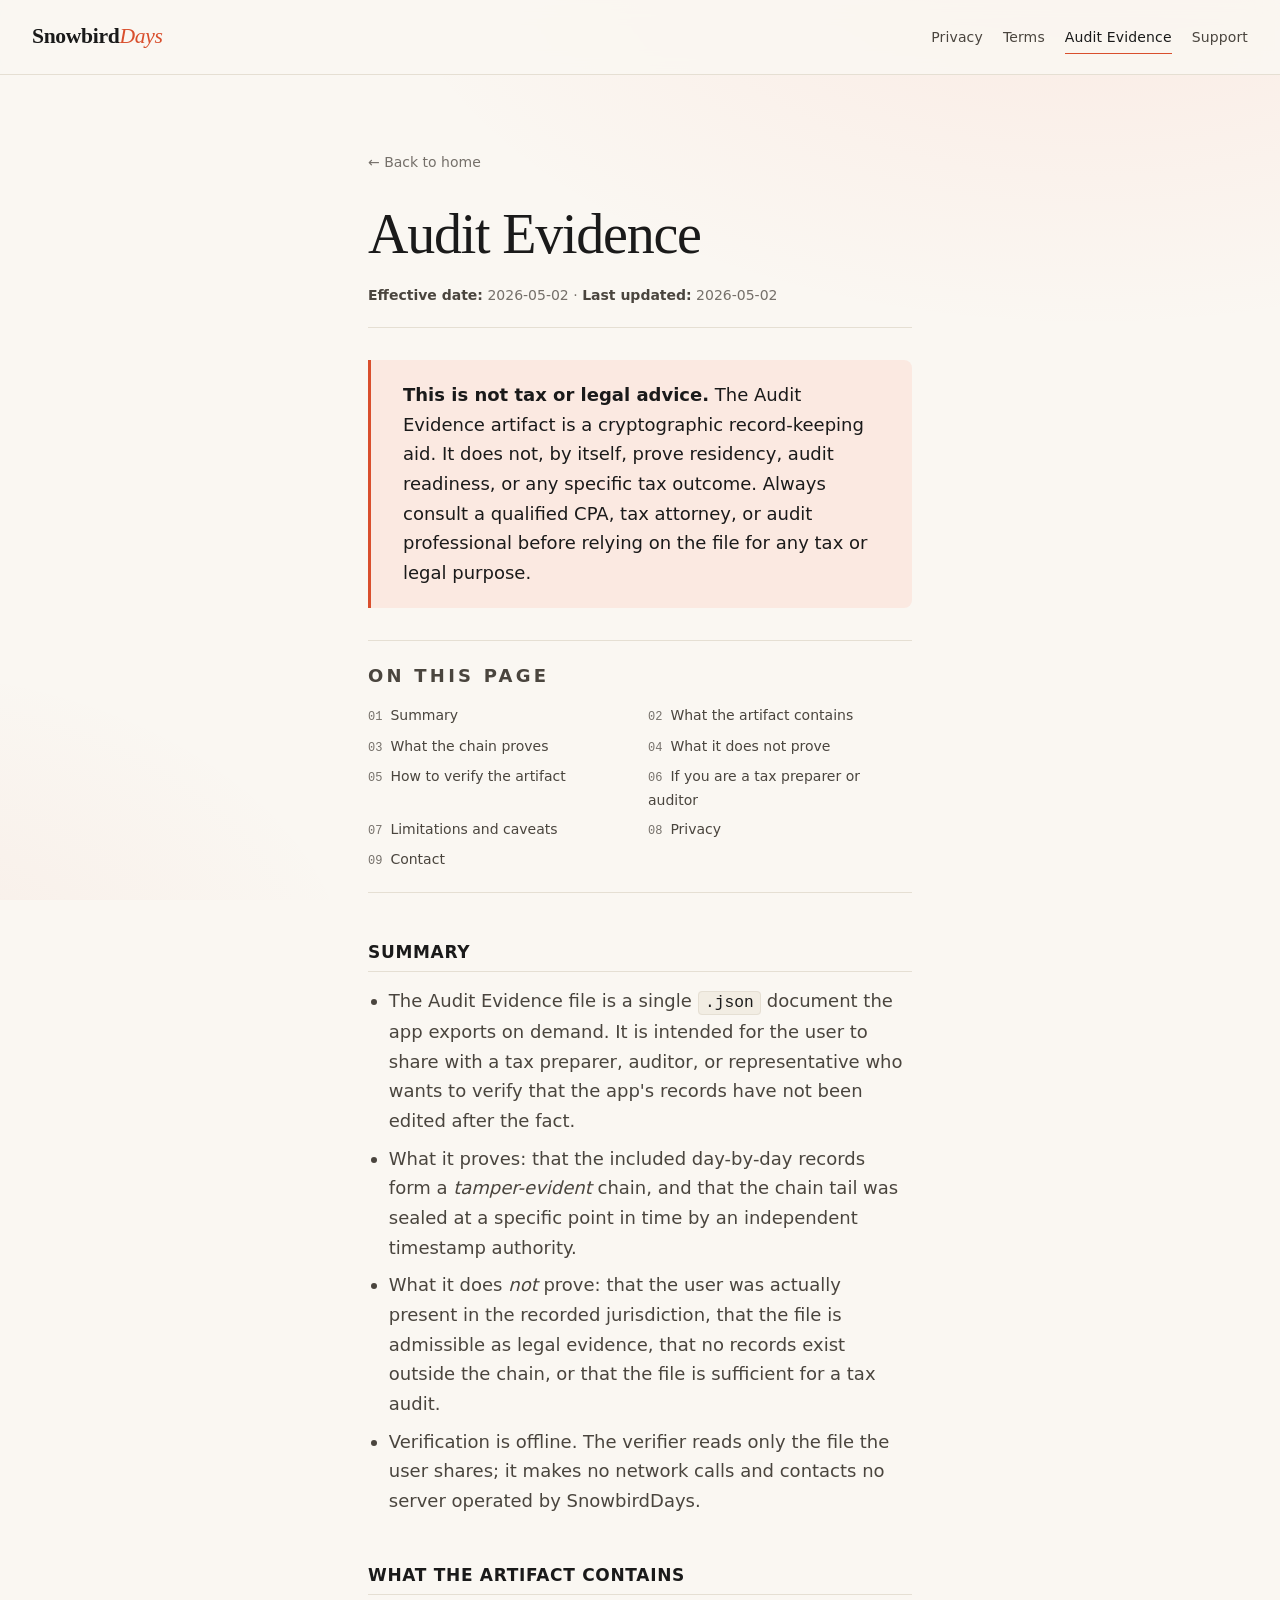
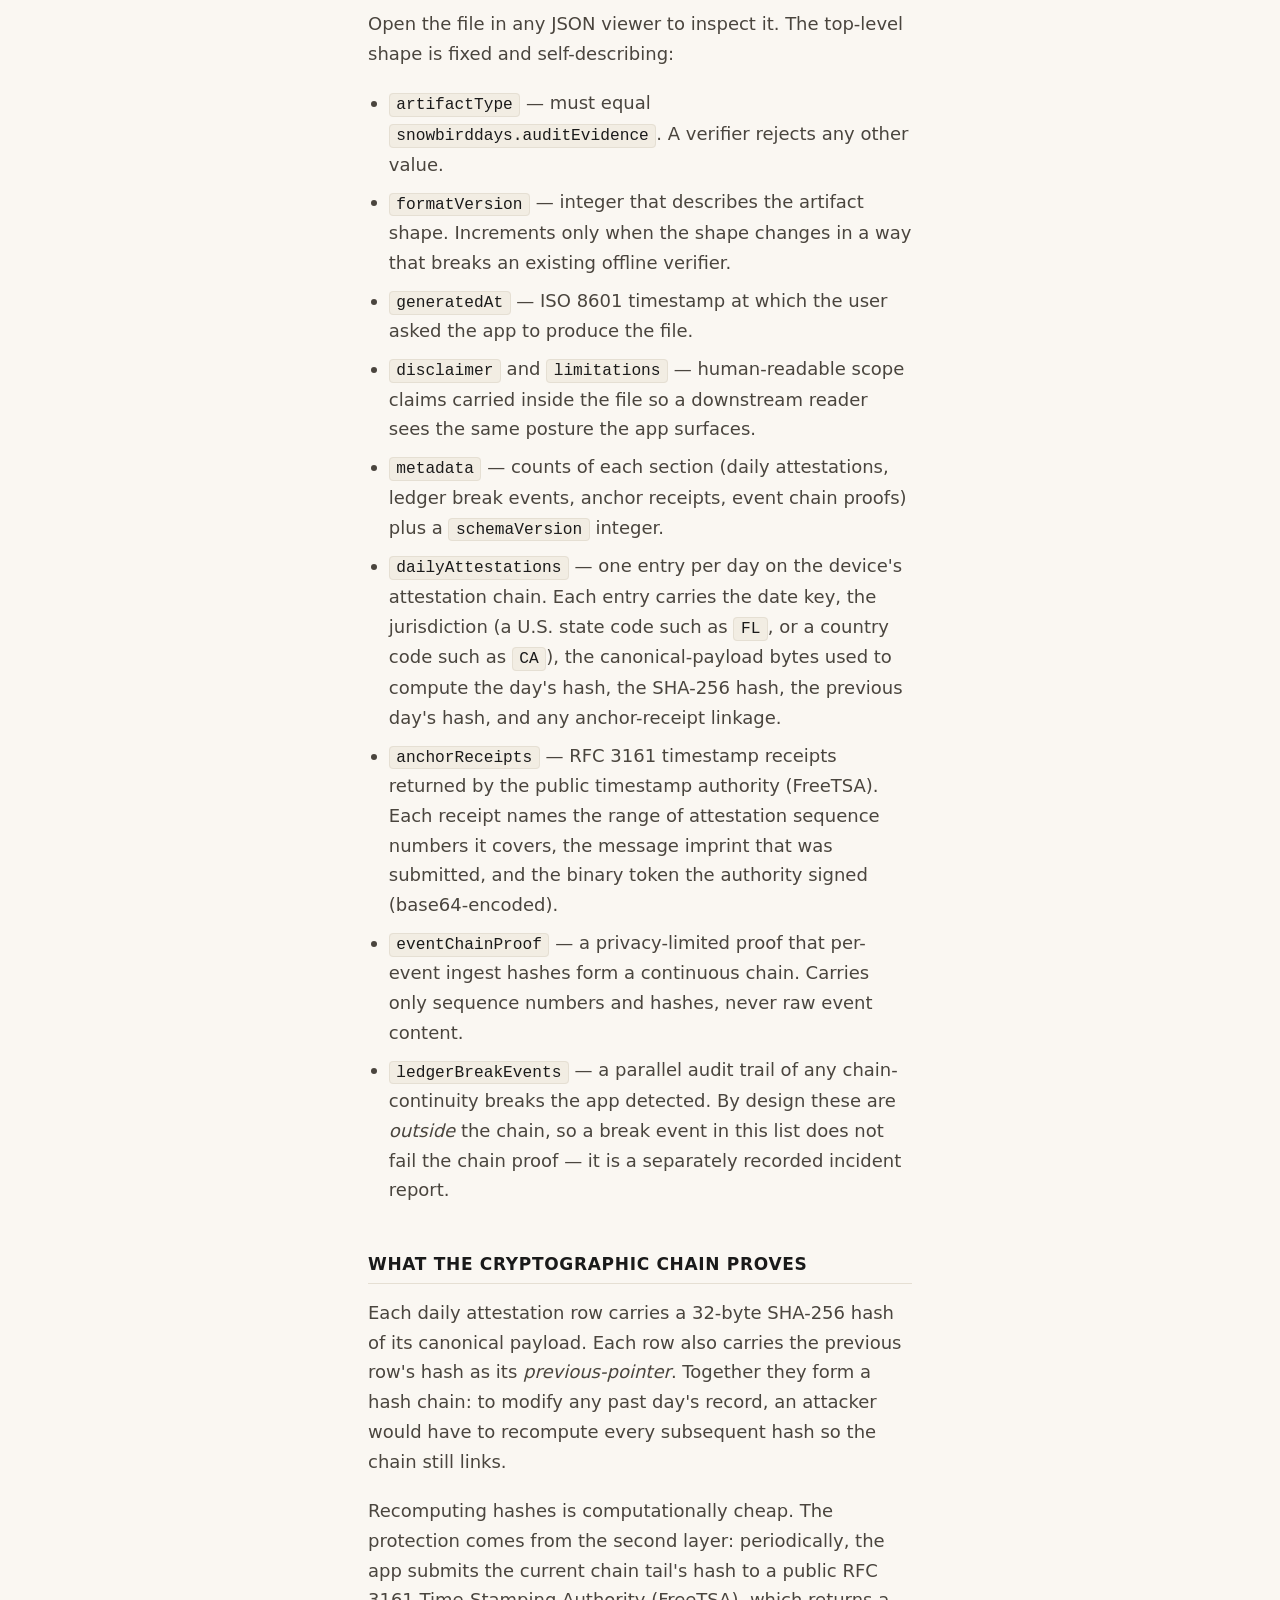
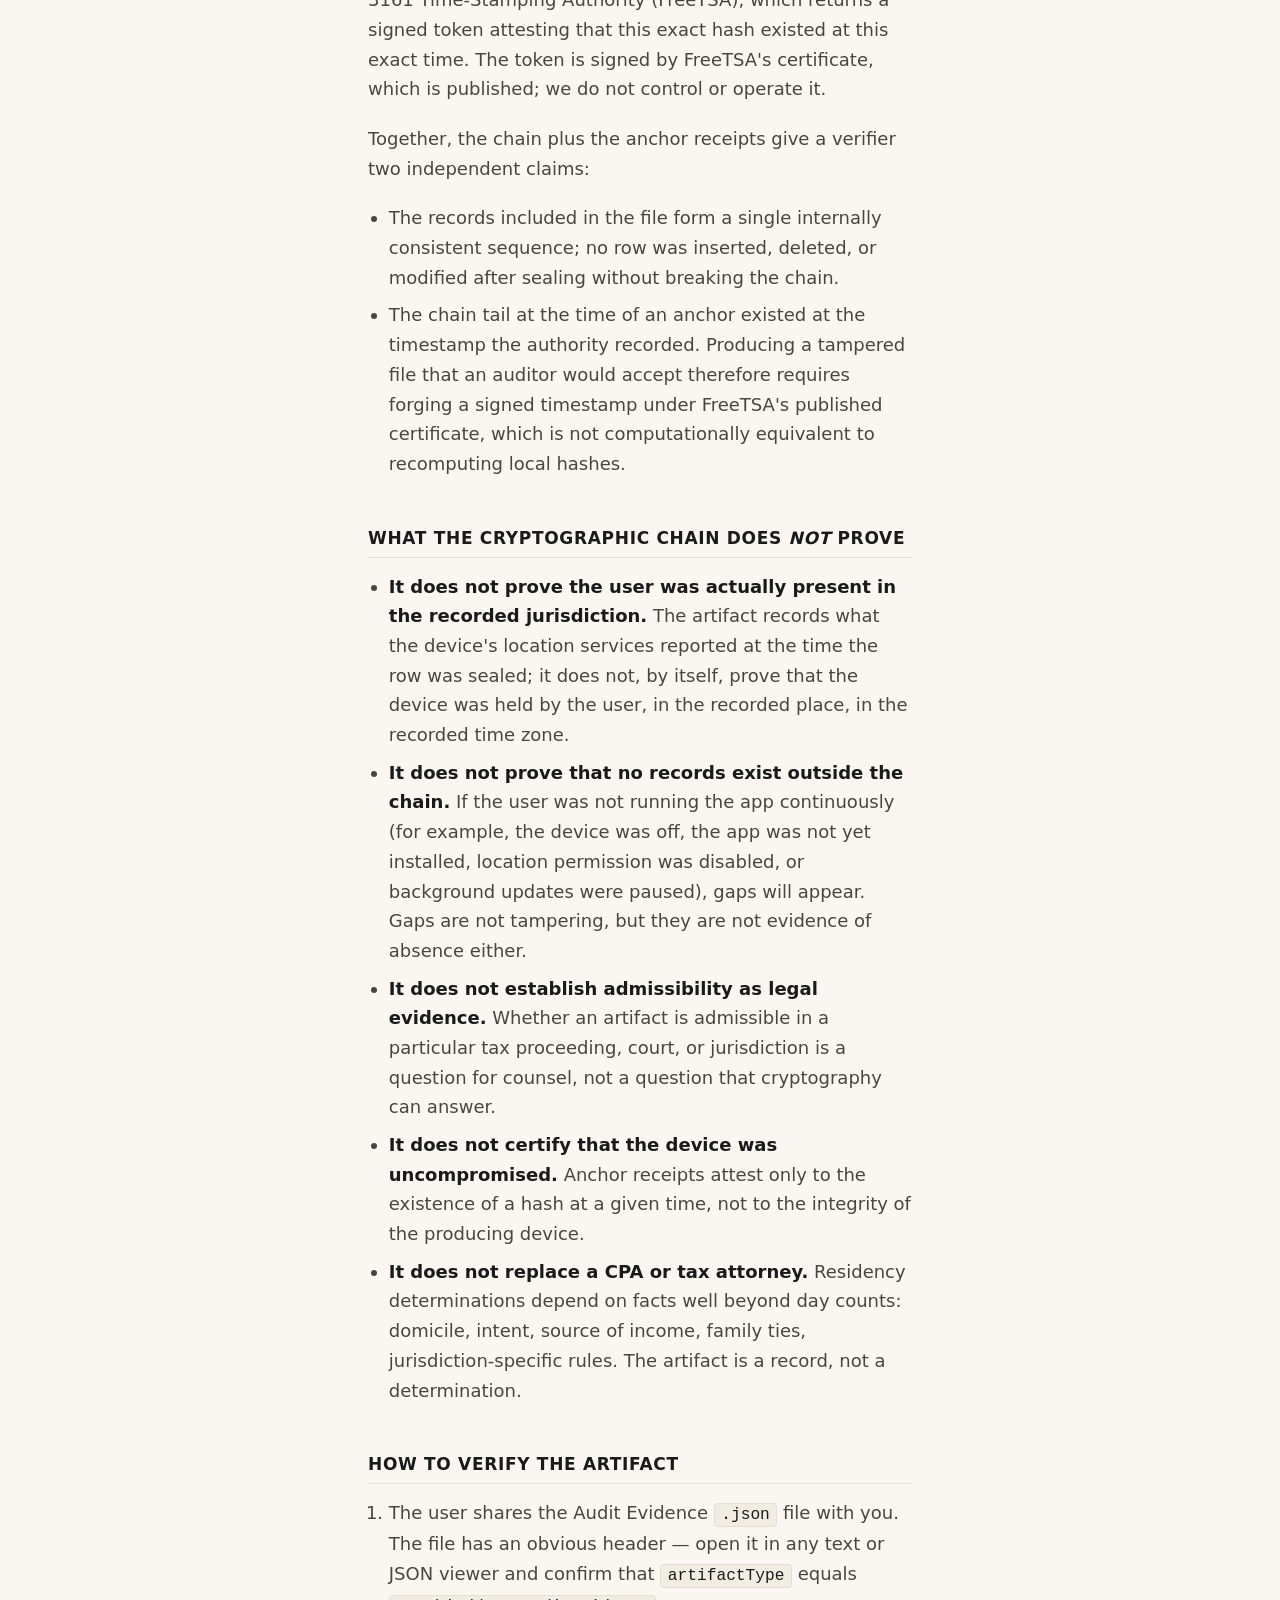
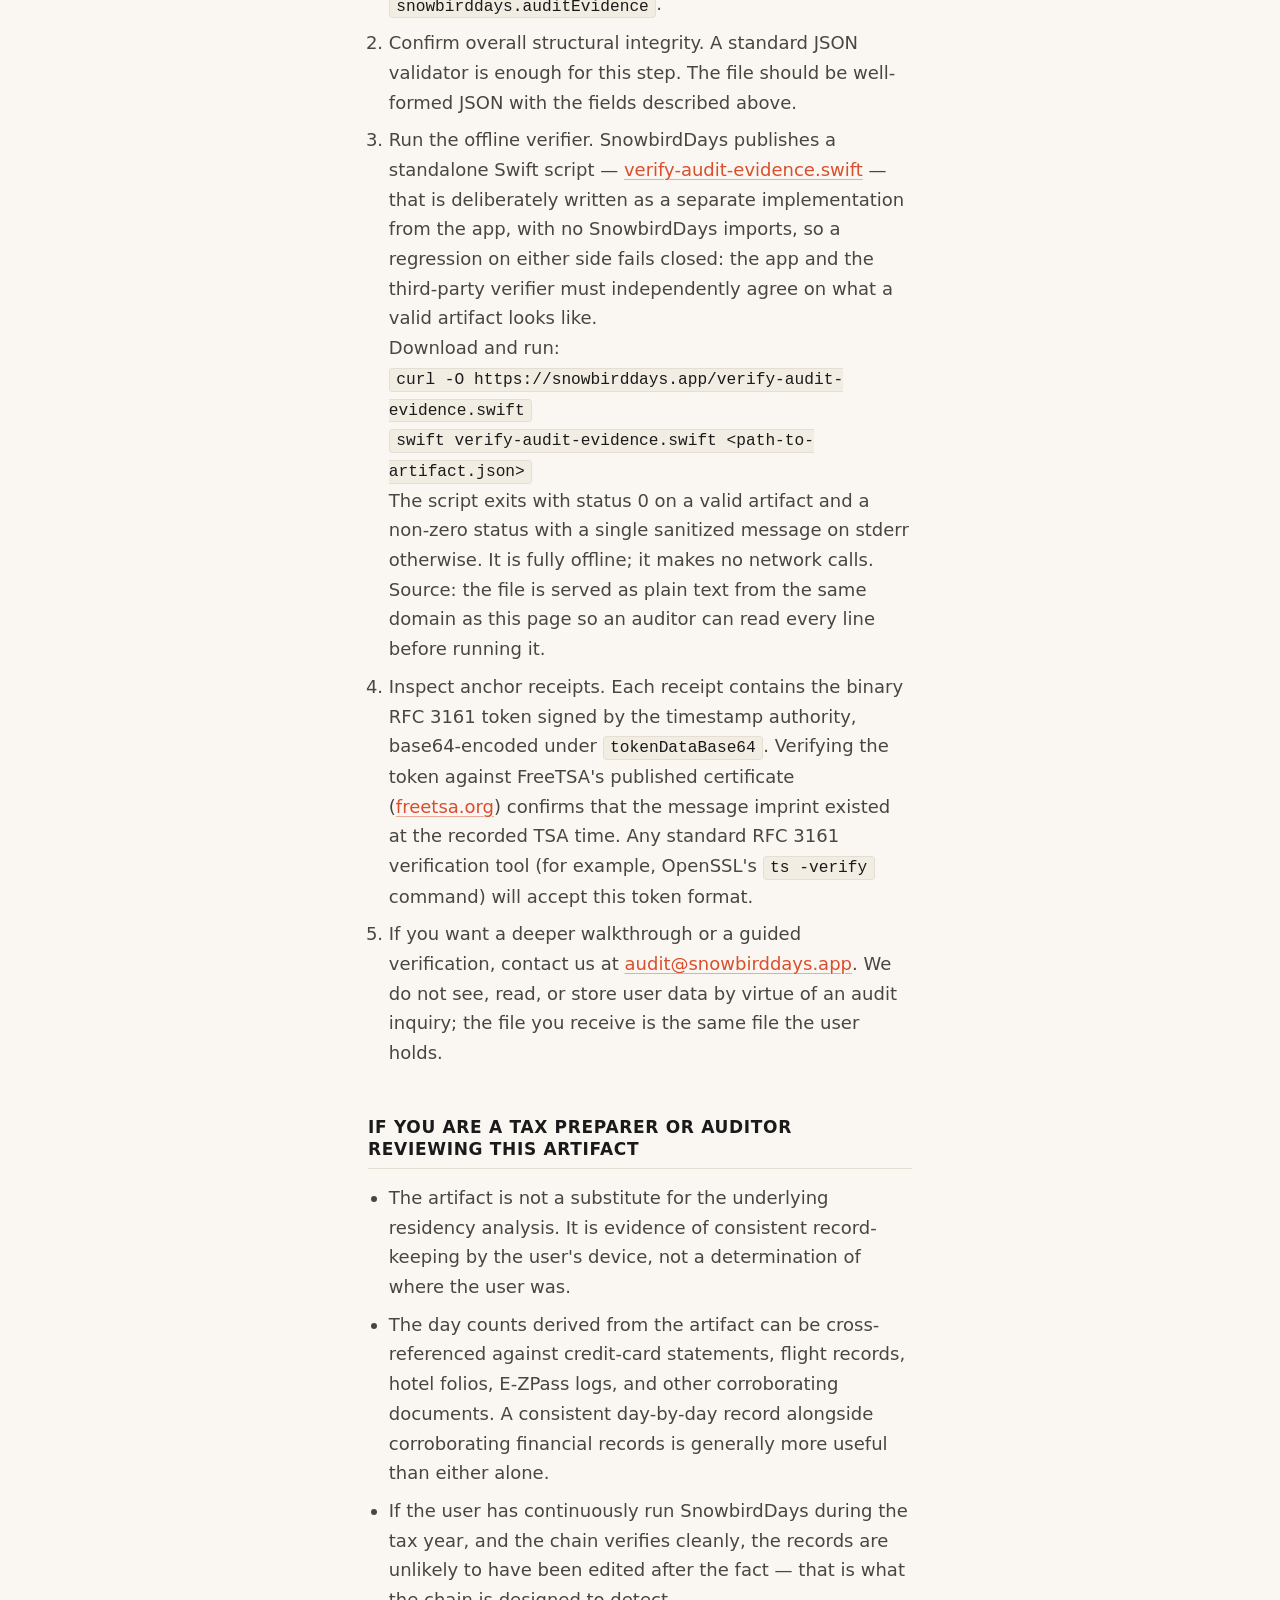
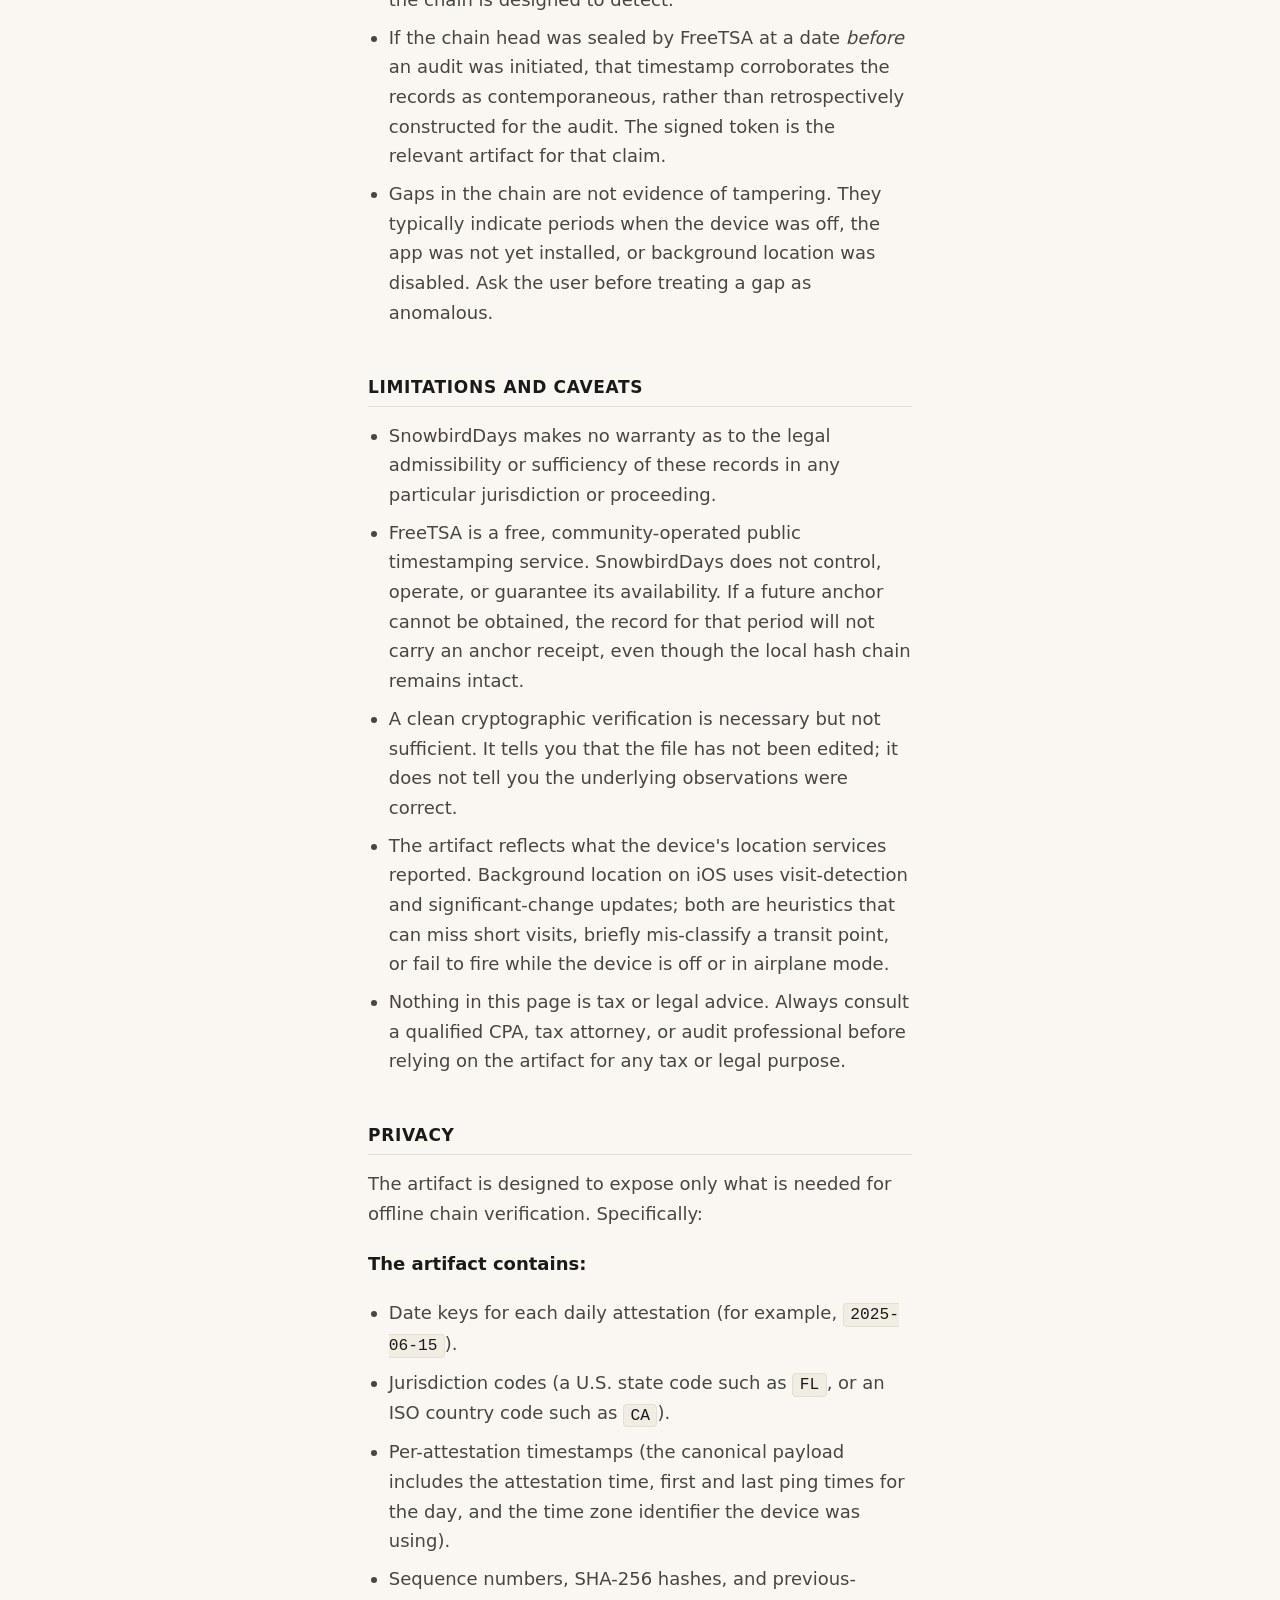
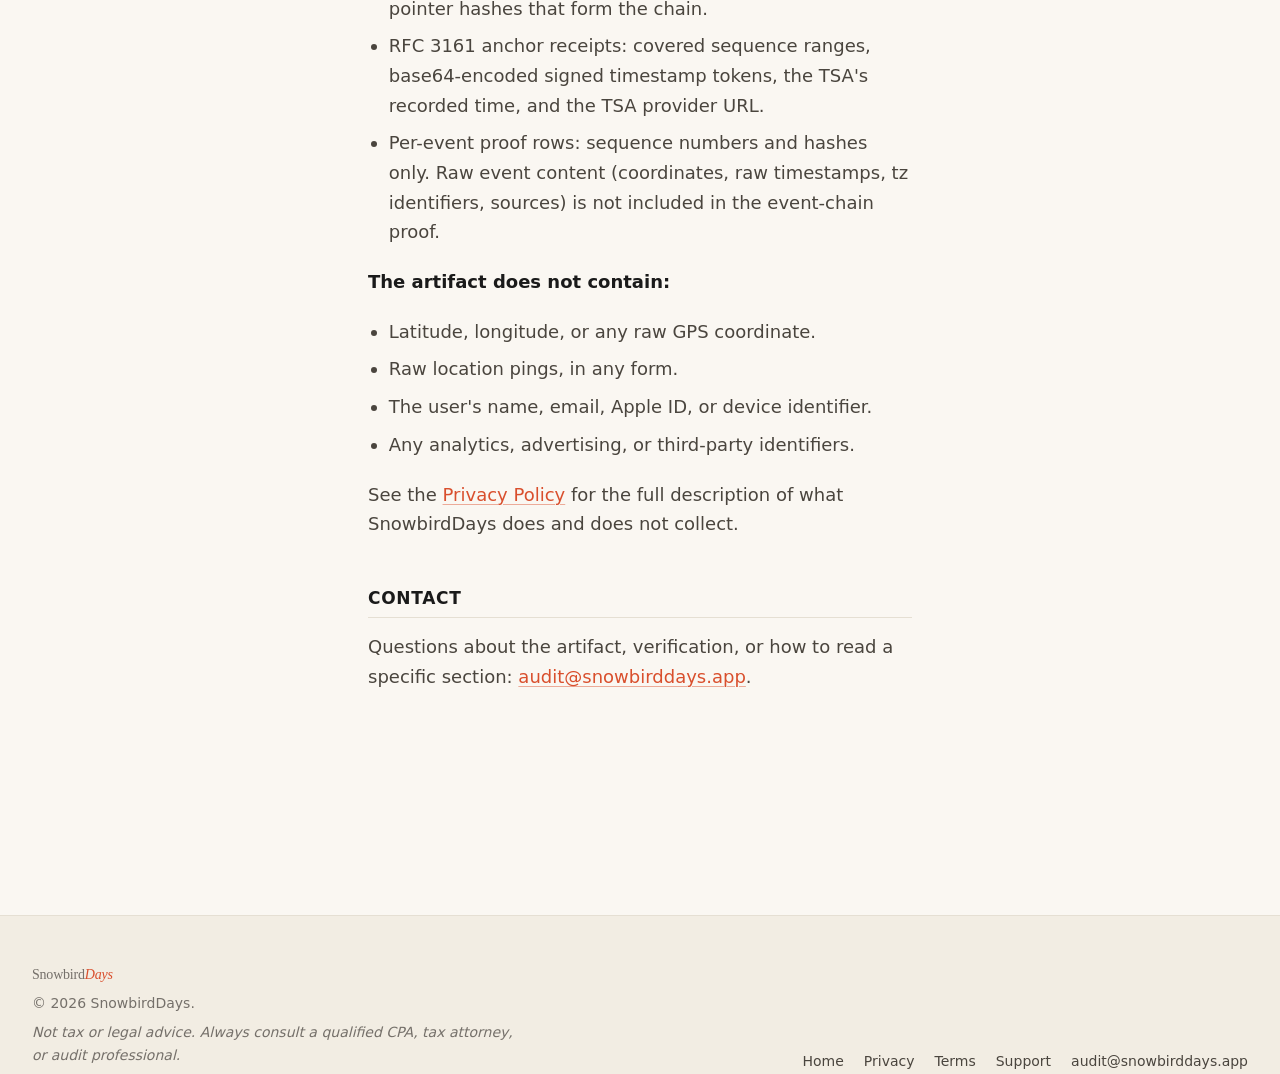
==== commit e11f3e8b: "Add offline verifier script + link from audit-evidence page - verify-audit-evidence.swift (577 lines" ====
--- a/audit-evidence.html
+++ b/audit-evidence.html
@@ -236,21 +236,25 @@
             fields described above.
           </li>
           <li>
-            Run the offline verifier. SnowbirdDays ships a standalone Swift
-            script at <code>scripts/verify-audit-evidence.swift</code> in the
-            public repository. It is deliberately written as a separate
-            implementation from the app, with no SnowbirdDays imports, so a
-            regression on either side fails closed: the app and the
-            third-party verifier must independently agree on what a valid
-            artifact looks like.
+            Run the offline verifier. SnowbirdDays publishes a standalone
+            Swift script —
+            <a href="verify-audit-evidence.swift">verify-audit-evidence.swift</a>
+            — that is deliberately written as a separate implementation from
+            the app, with no SnowbirdDays imports, so a regression on either
+            side fails closed: the app and the third-party verifier must
+            independently agree on what a valid artifact looks like.
             <br />
-            Usage:
+            Download and run:
             <br />
-            <code>swift scripts/verify-audit-evidence.swift &lt;path-to-artifact.json&gt;</code>
+            <code>curl -O https://snowbirddays.app/verify-audit-evidence.swift</code>
+            <br />
+            <code>swift verify-audit-evidence.swift &lt;path-to-artifact.json&gt;</code>
             <br />
             The script exits with status 0 on a valid artifact and a non-zero
             status with a single sanitized message on stderr otherwise. It is
-            fully offline; it makes no network calls.
+            fully offline; it makes no network calls. Source: the file is
+            served as plain text from the same domain as this page so an
+            auditor can read every line before running it.
           </li>
           <li>
             Inspect anchor receipts. Each receipt contains the binary RFC 3161
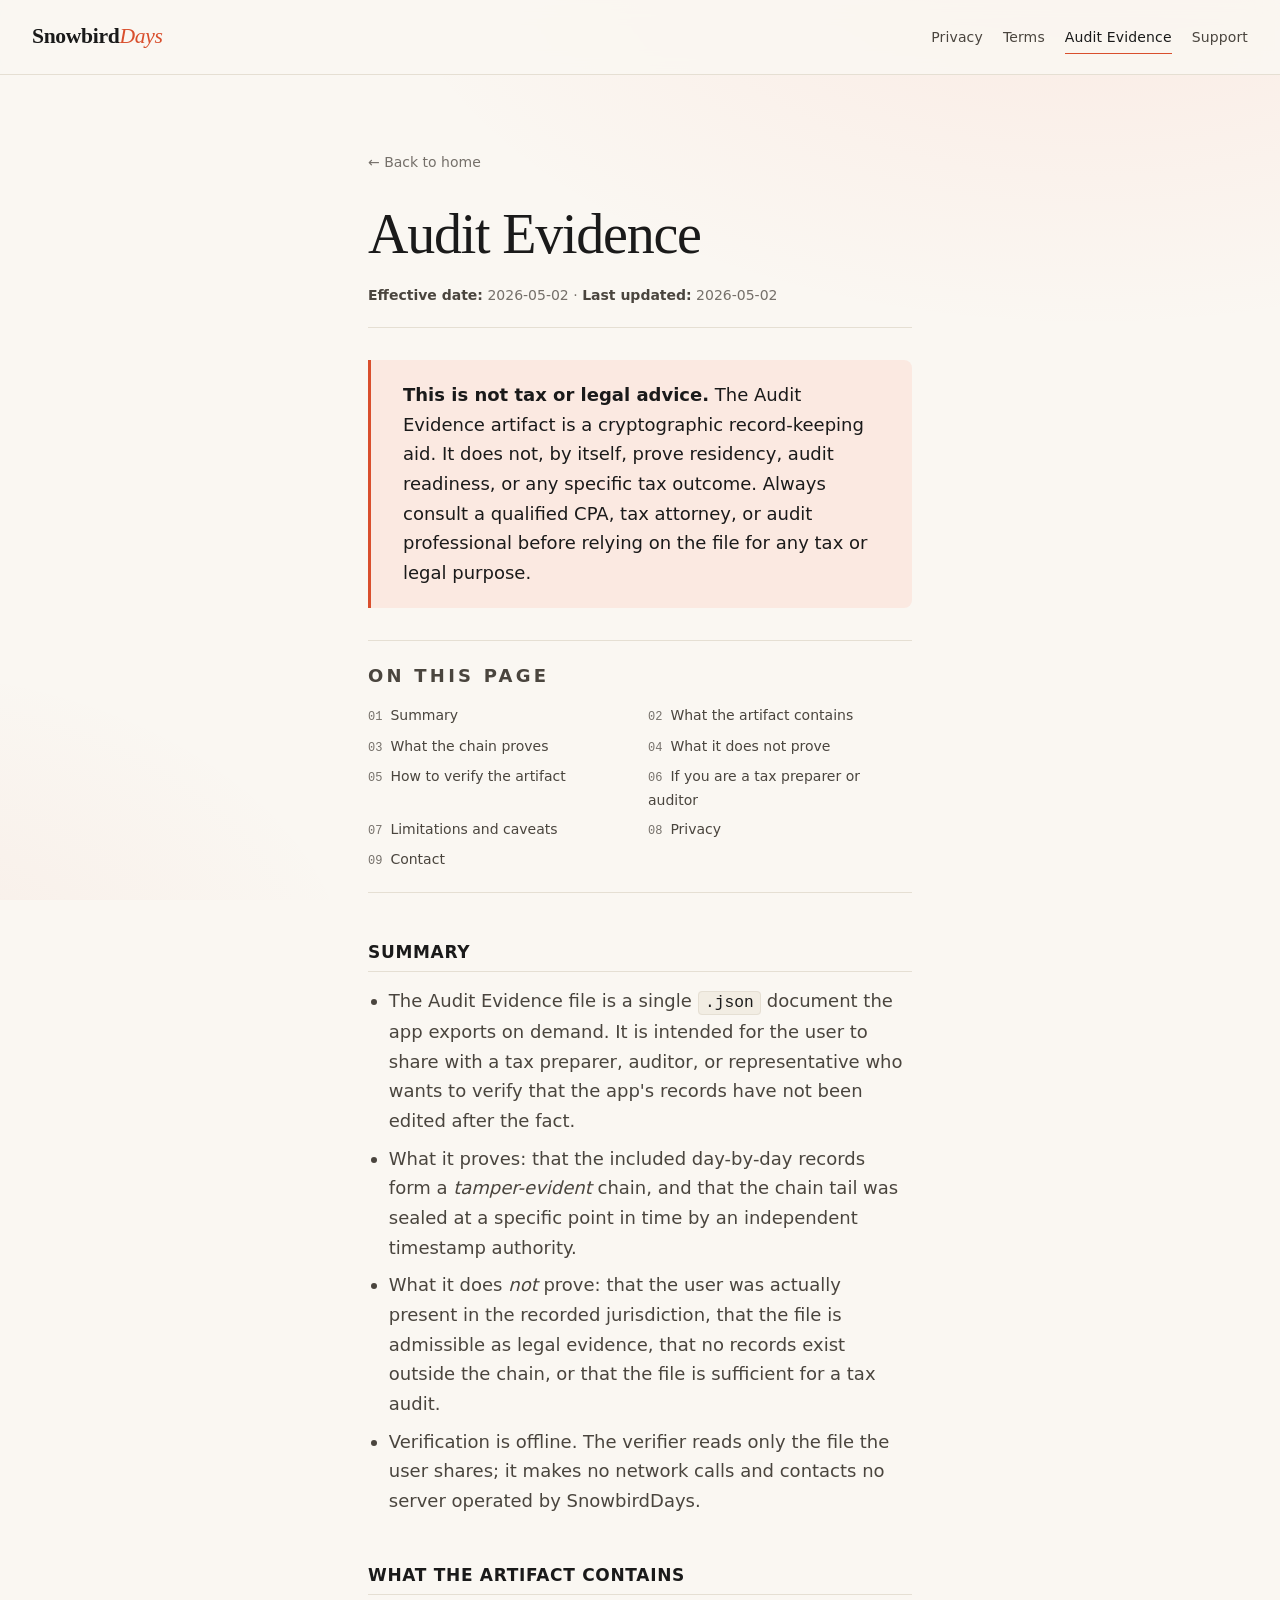
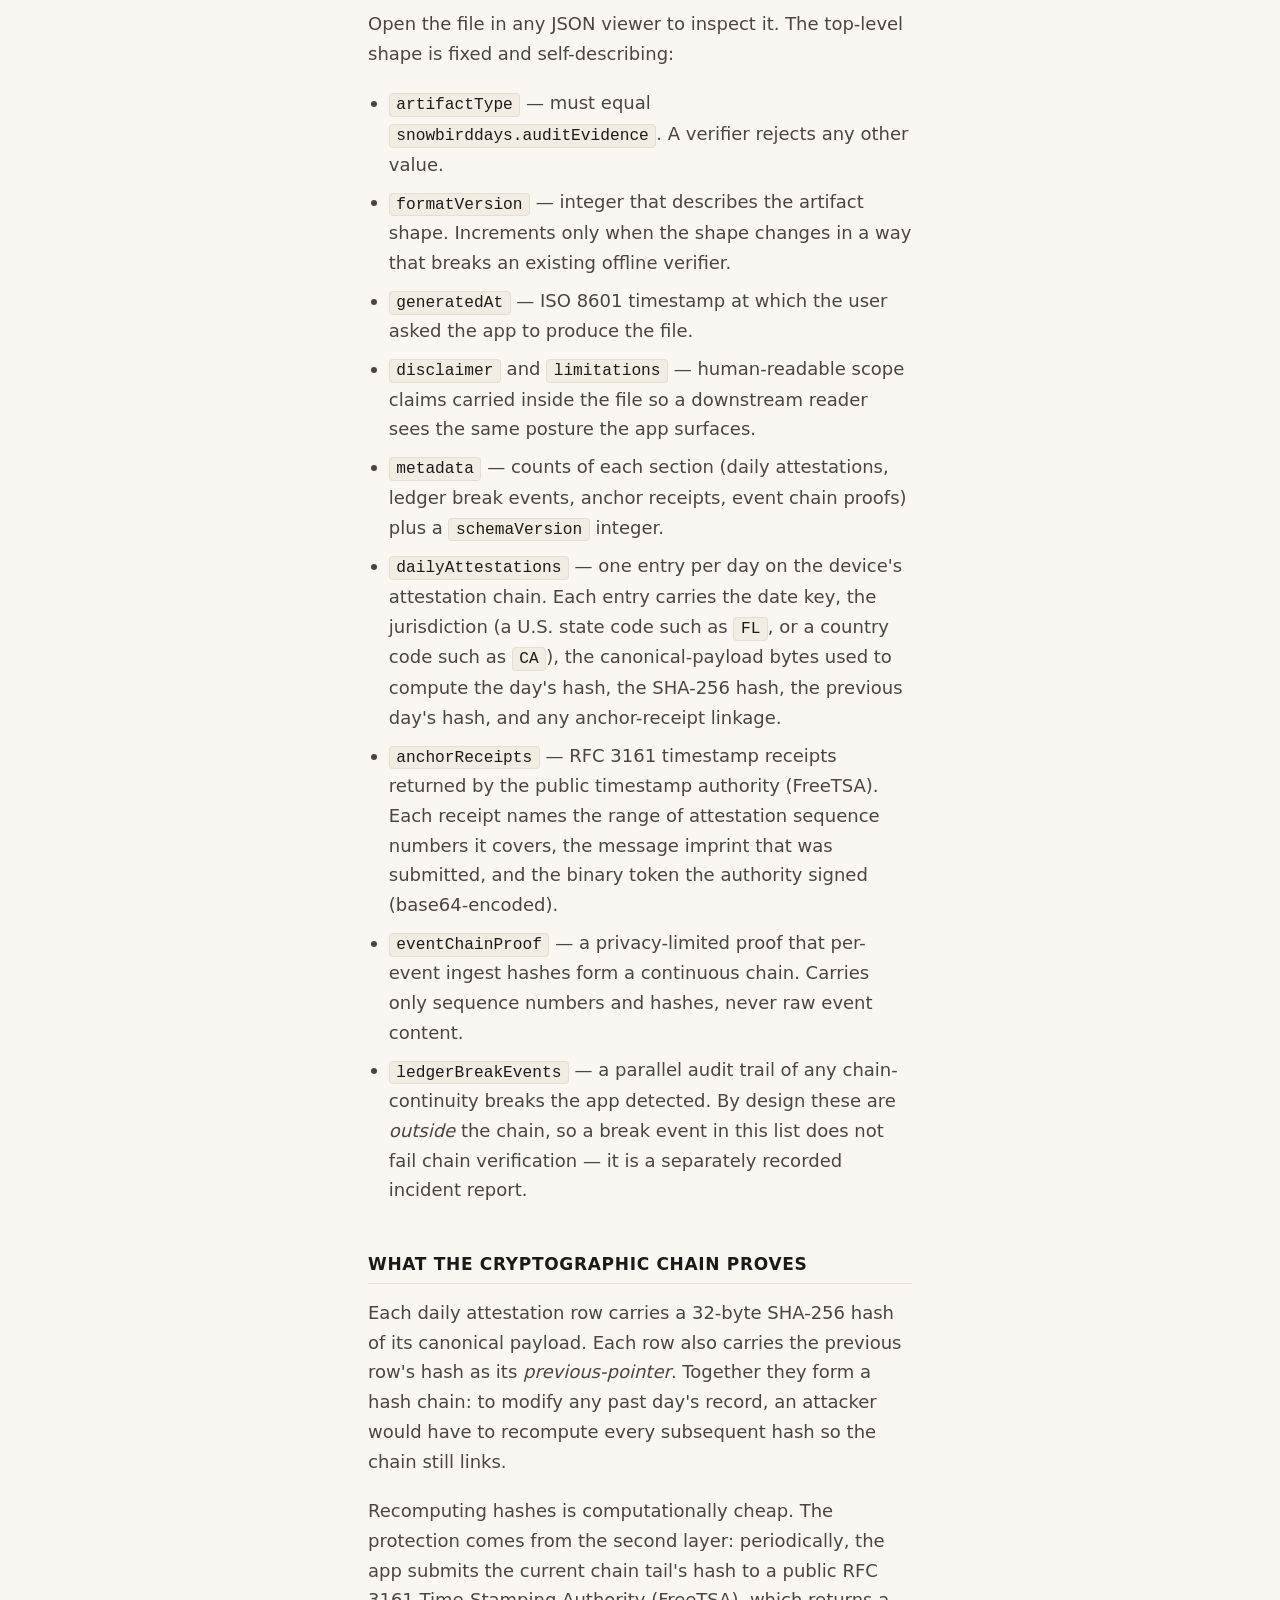
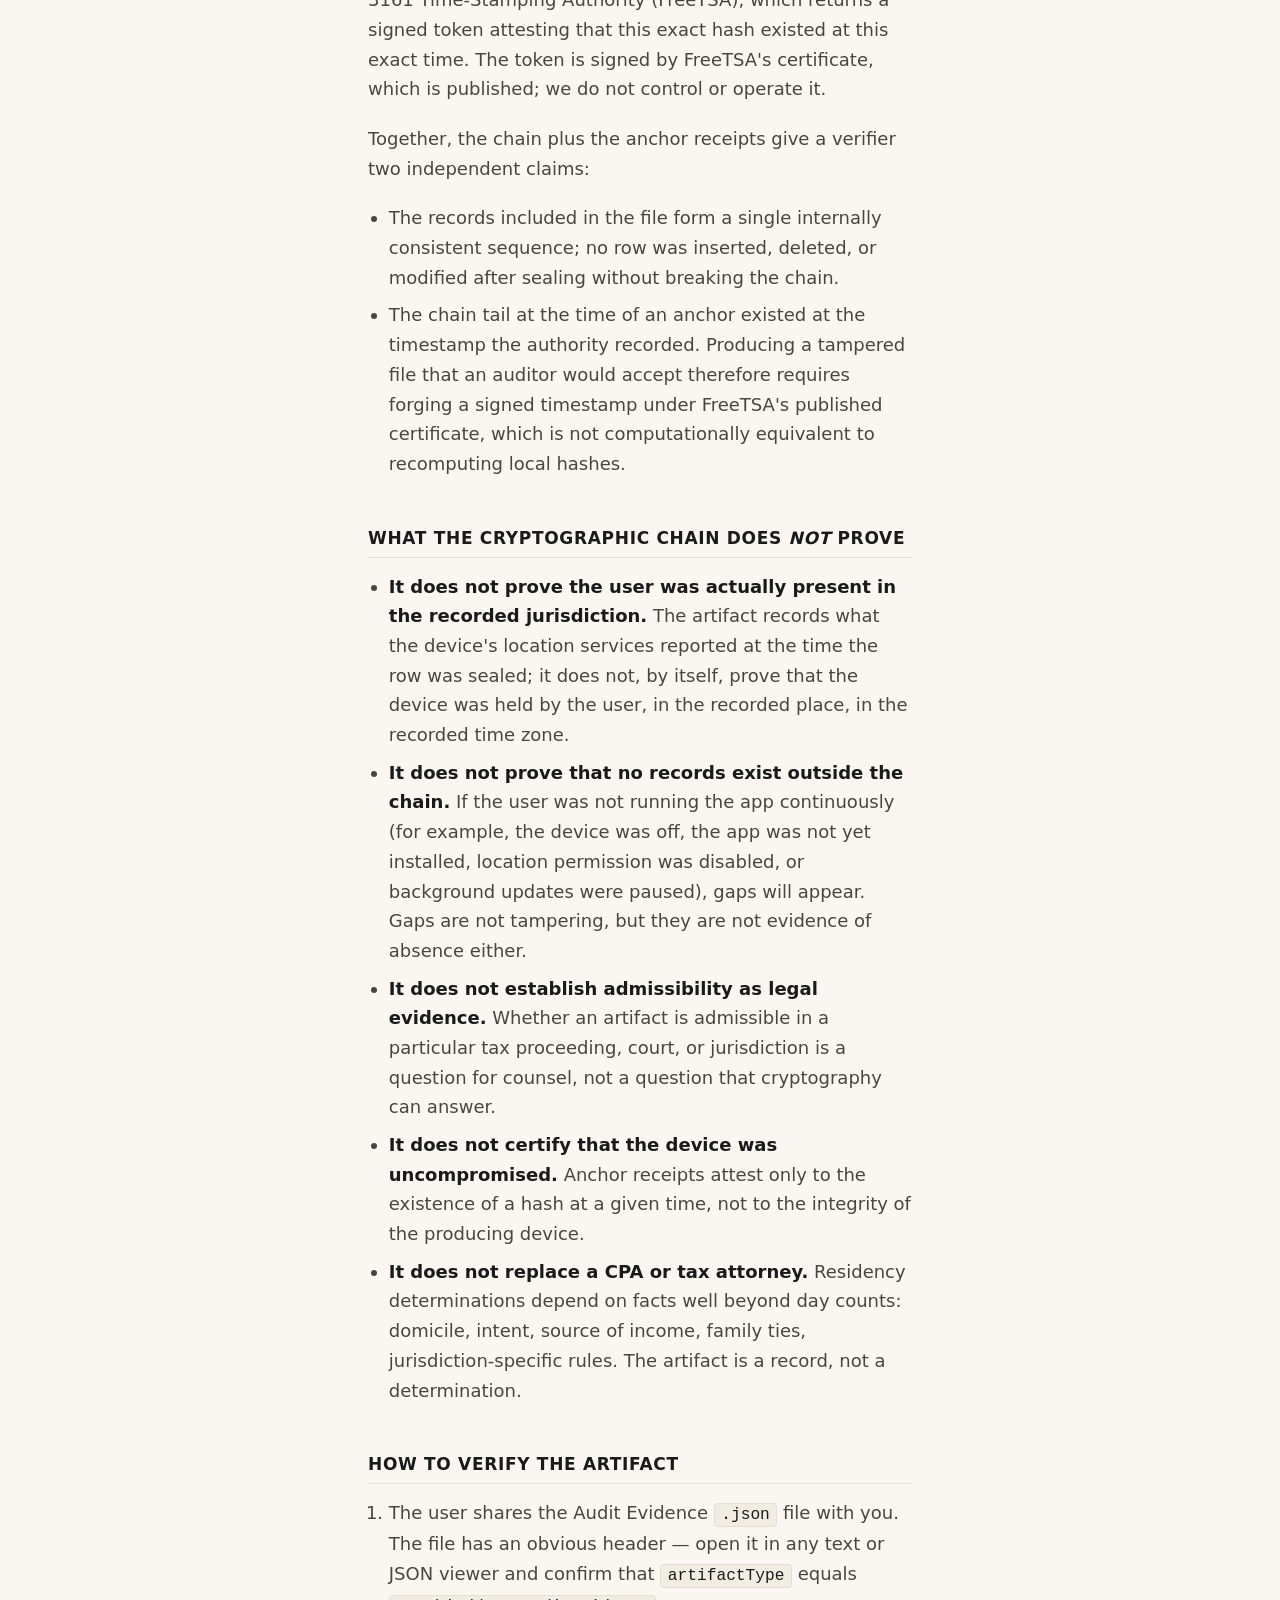
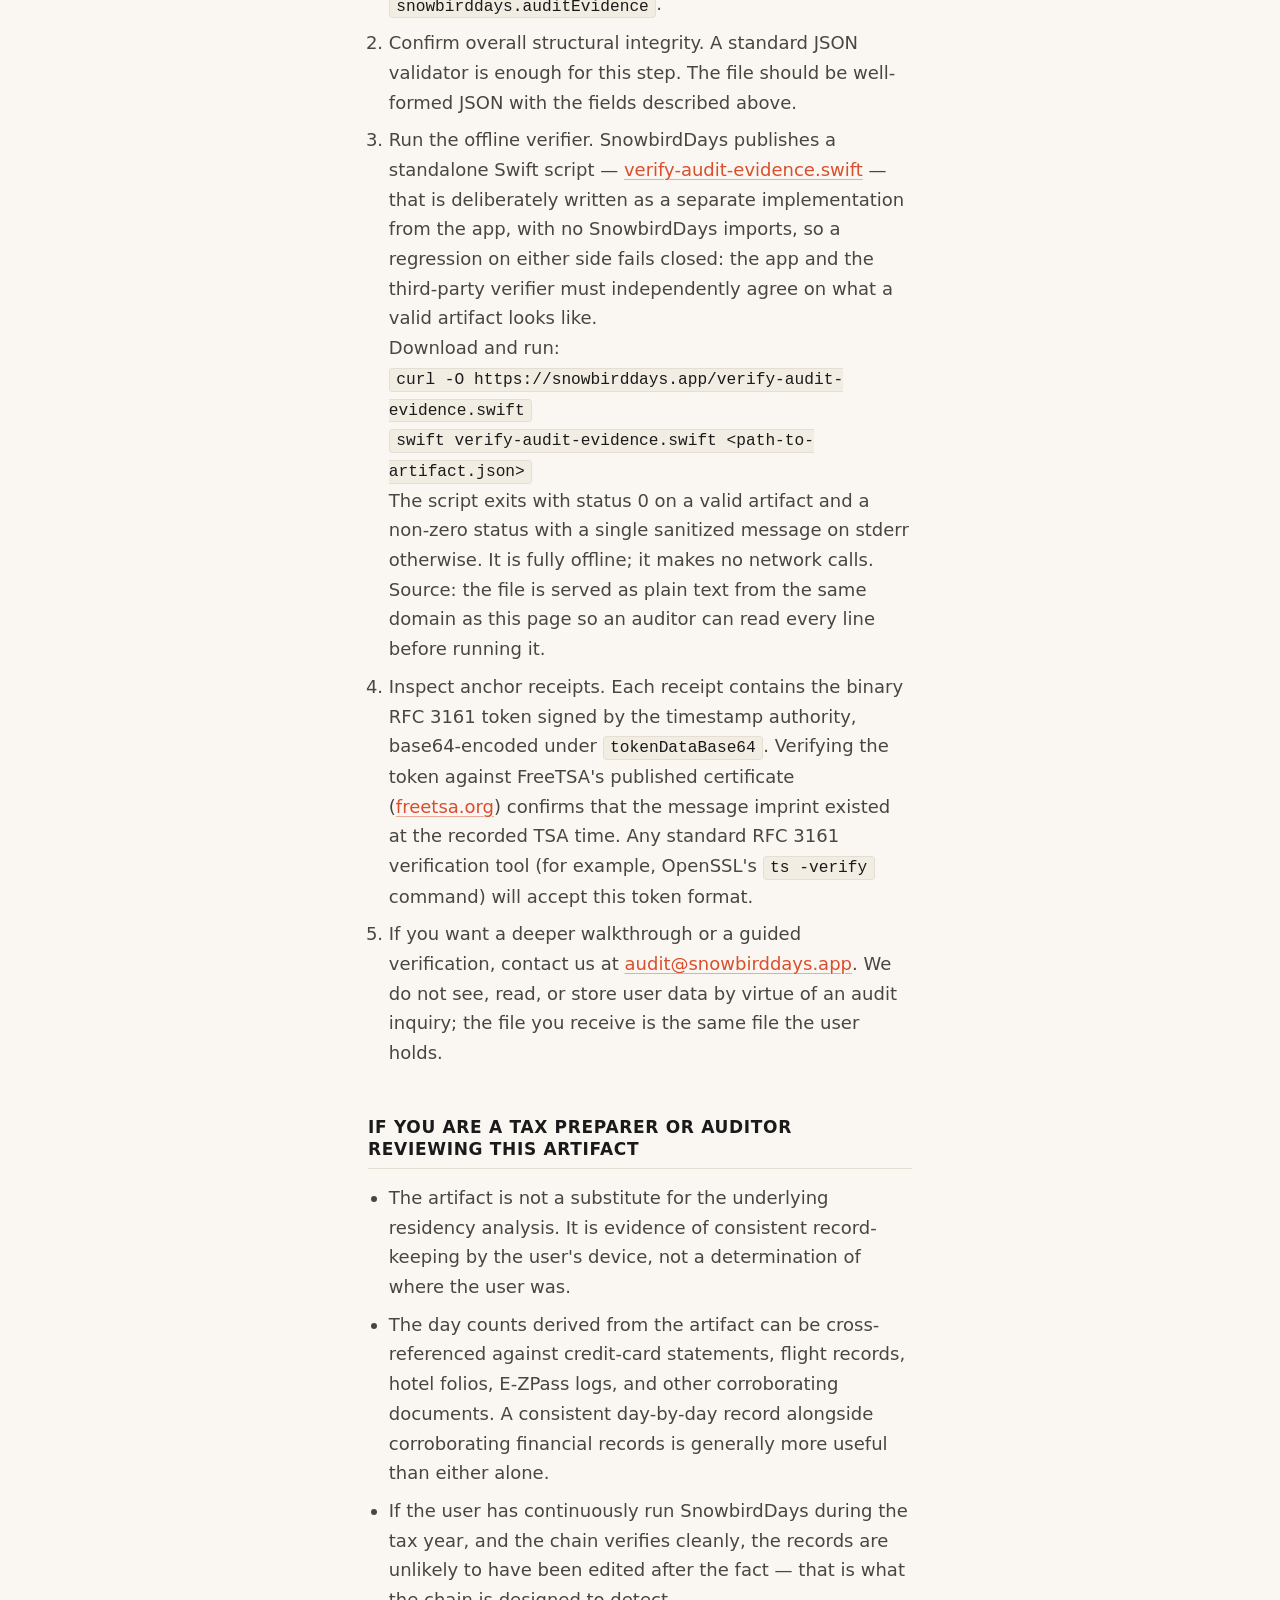
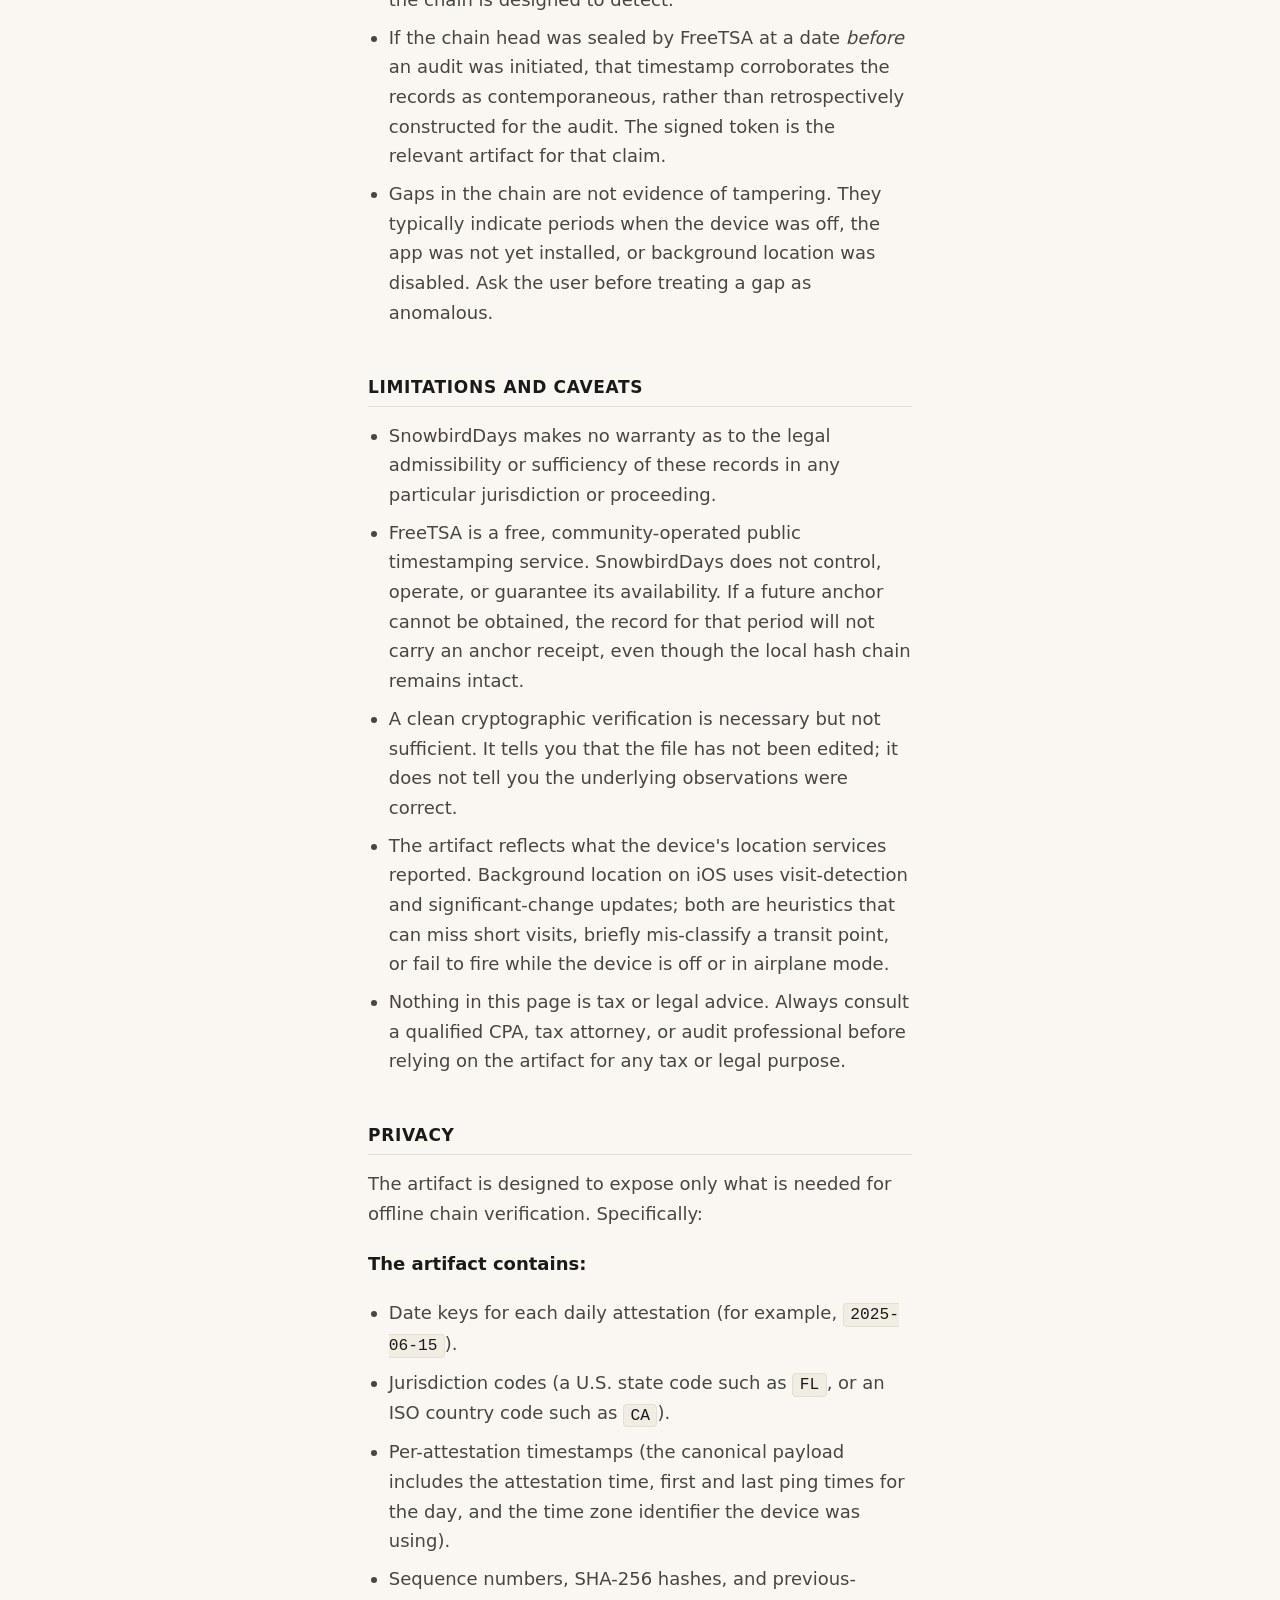
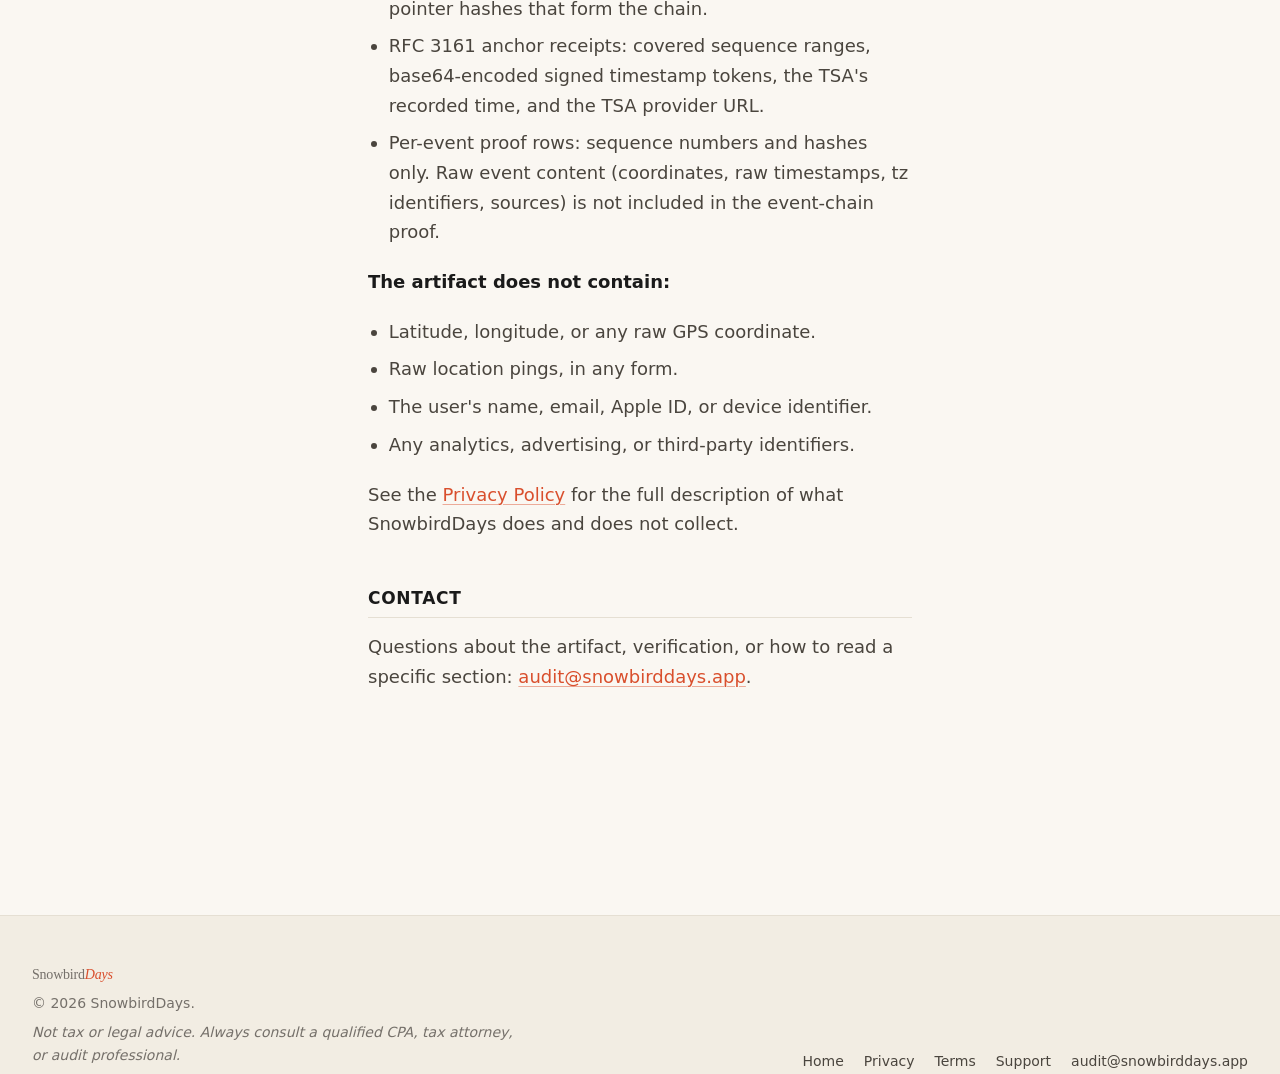
==== commit ec5bbf30: "Replace ambiguous 'chain proof' phrasing with accurate language - Hero: 'a chain proof' → 'the daily" ====
--- a/audit-evidence.html
+++ b/audit-evidence.html
@@ -147,7 +147,7 @@
             <code>ledgerBreakEvents</code> — a parallel audit trail of any
             chain-continuity breaks the app detected. By design these are
             <em>outside</em> the chain, so a break event in this list does not
-            fail the chain proof — it is a separately recorded incident report.
+            fail chain verification — it is a separately recorded incident report.
           </li>
         </ul>
 
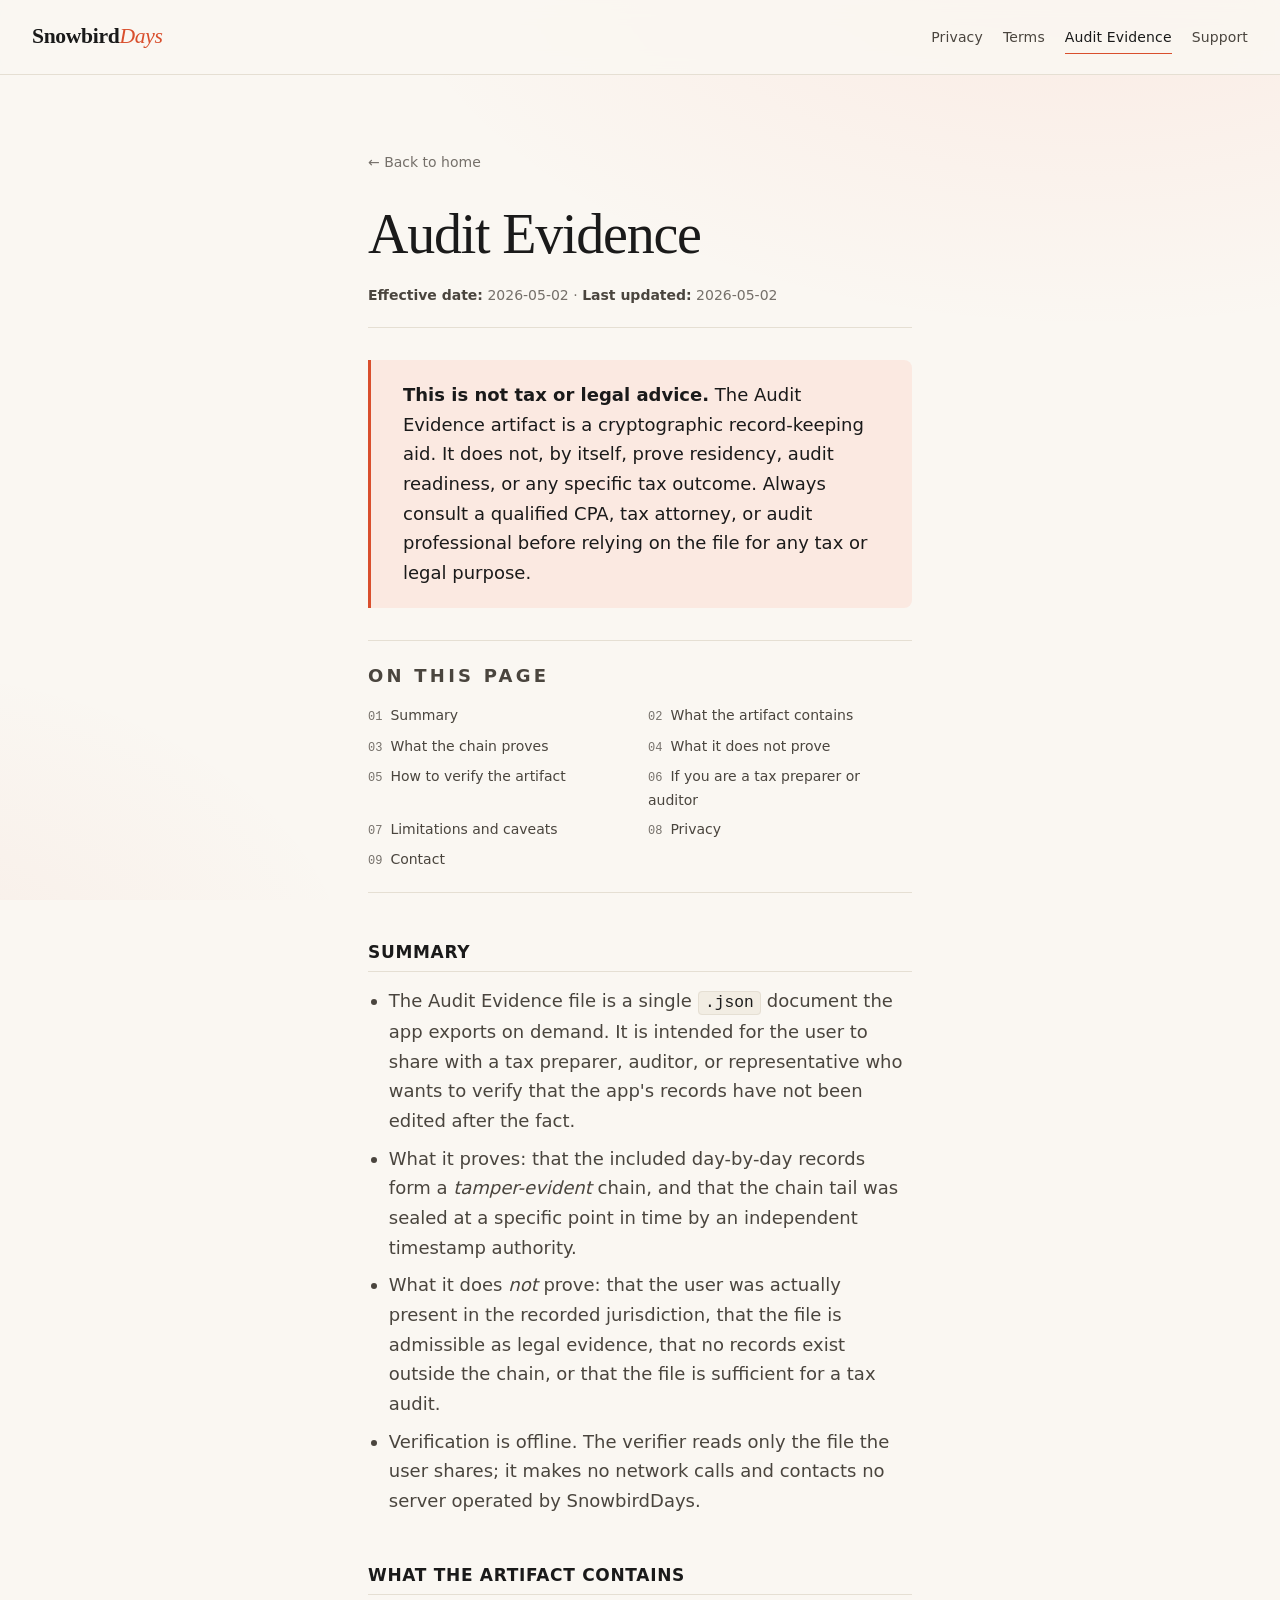
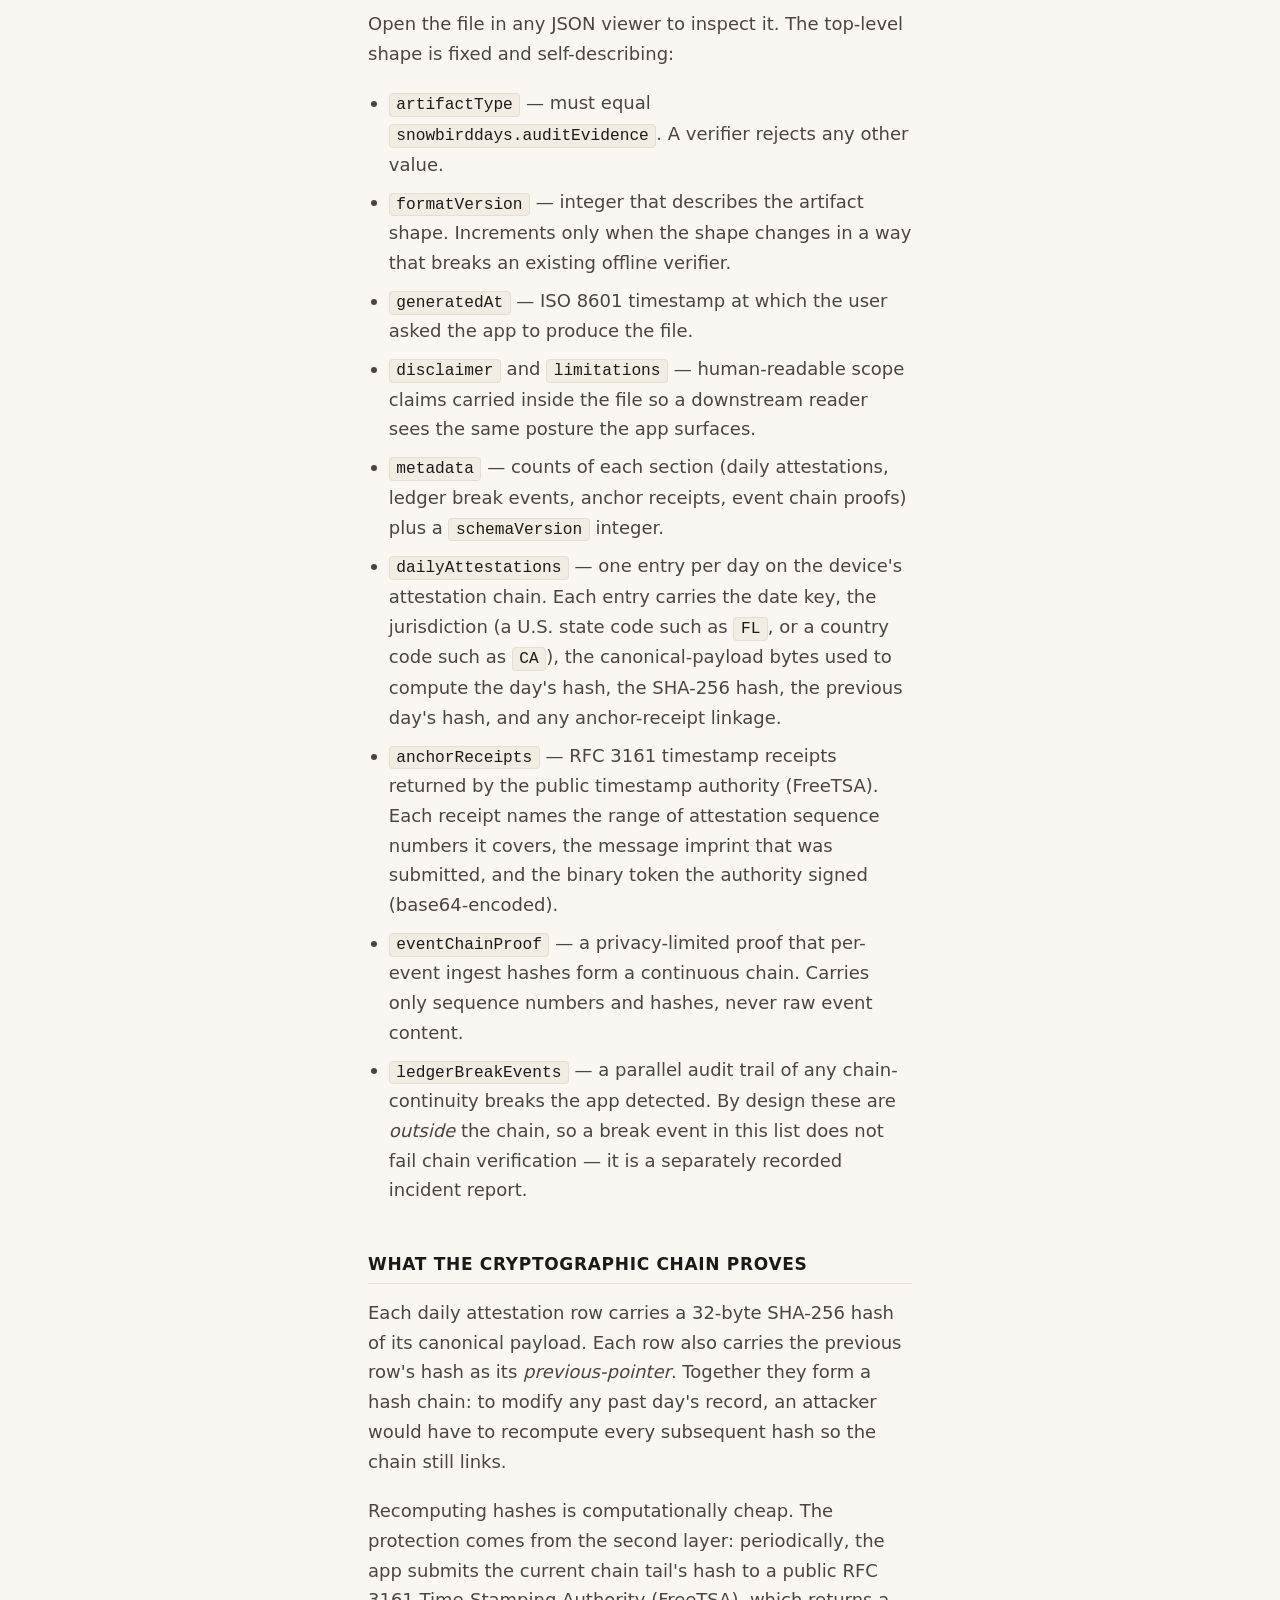
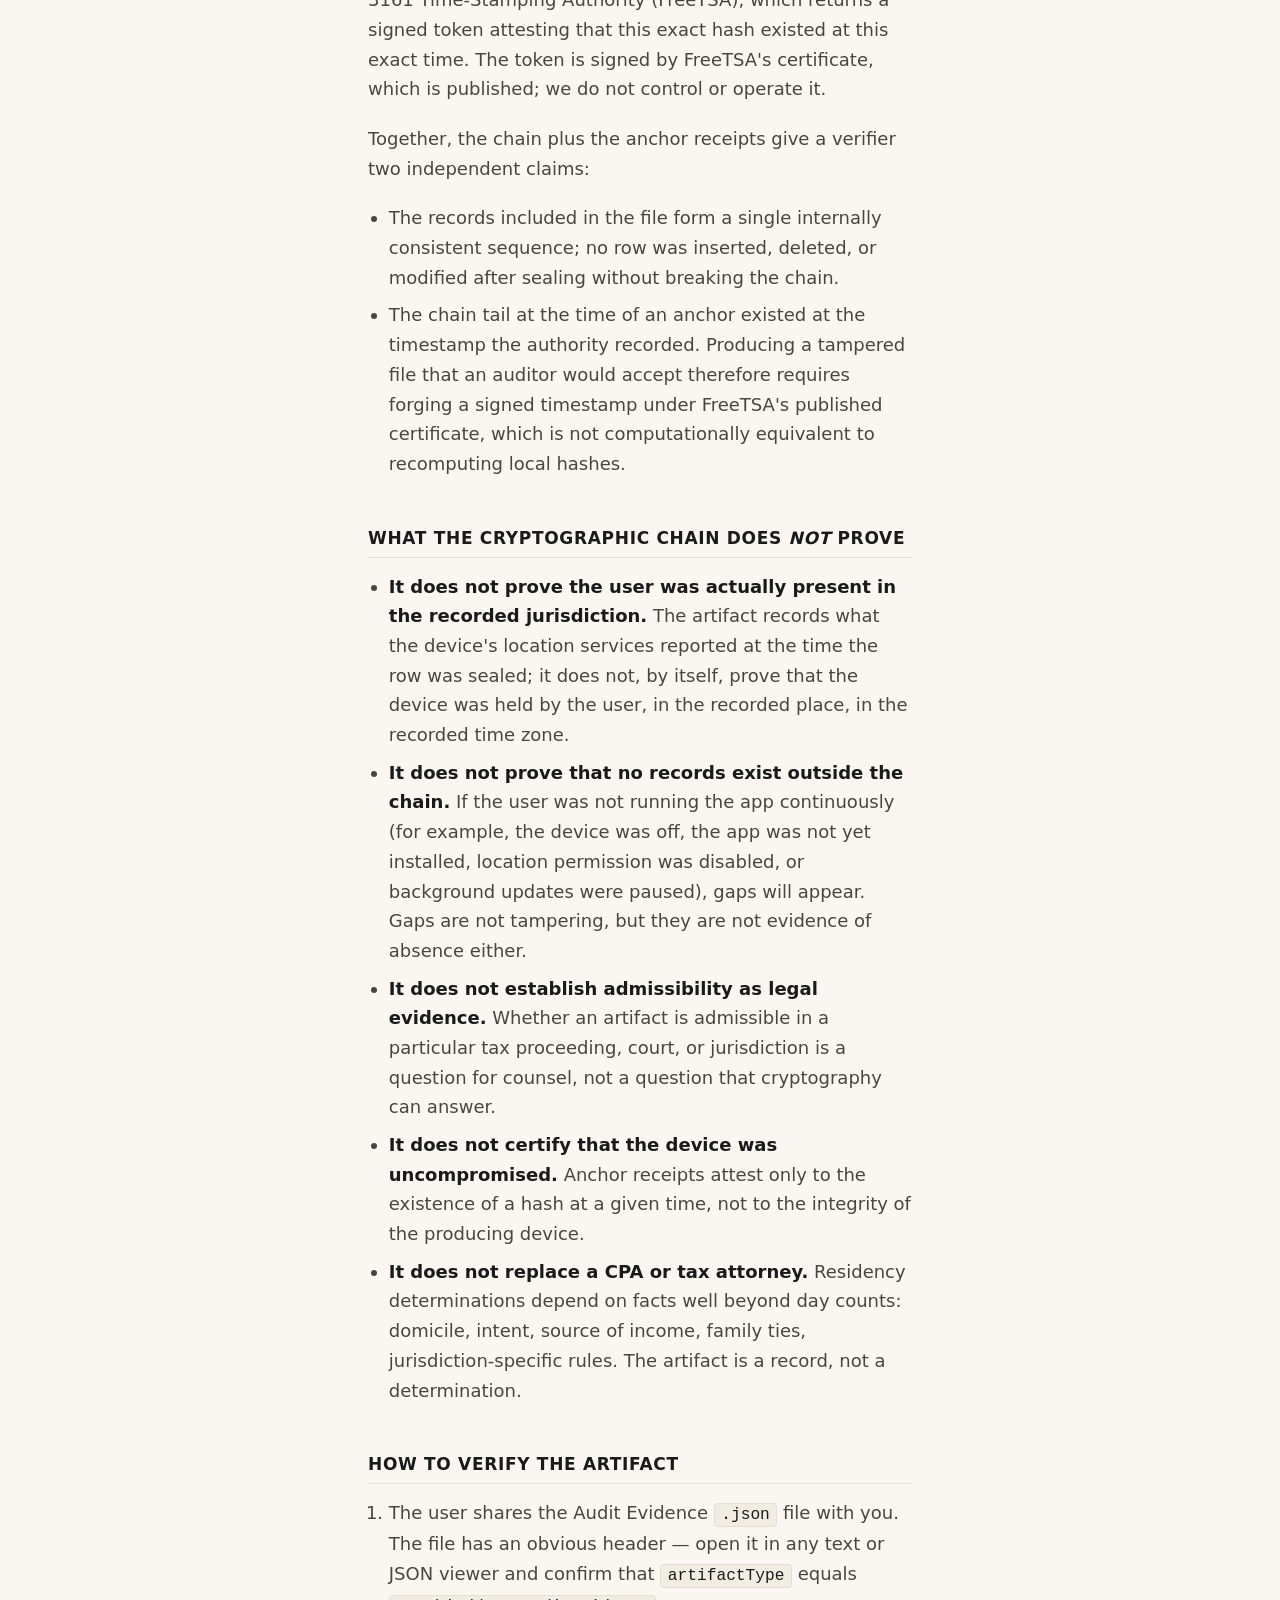
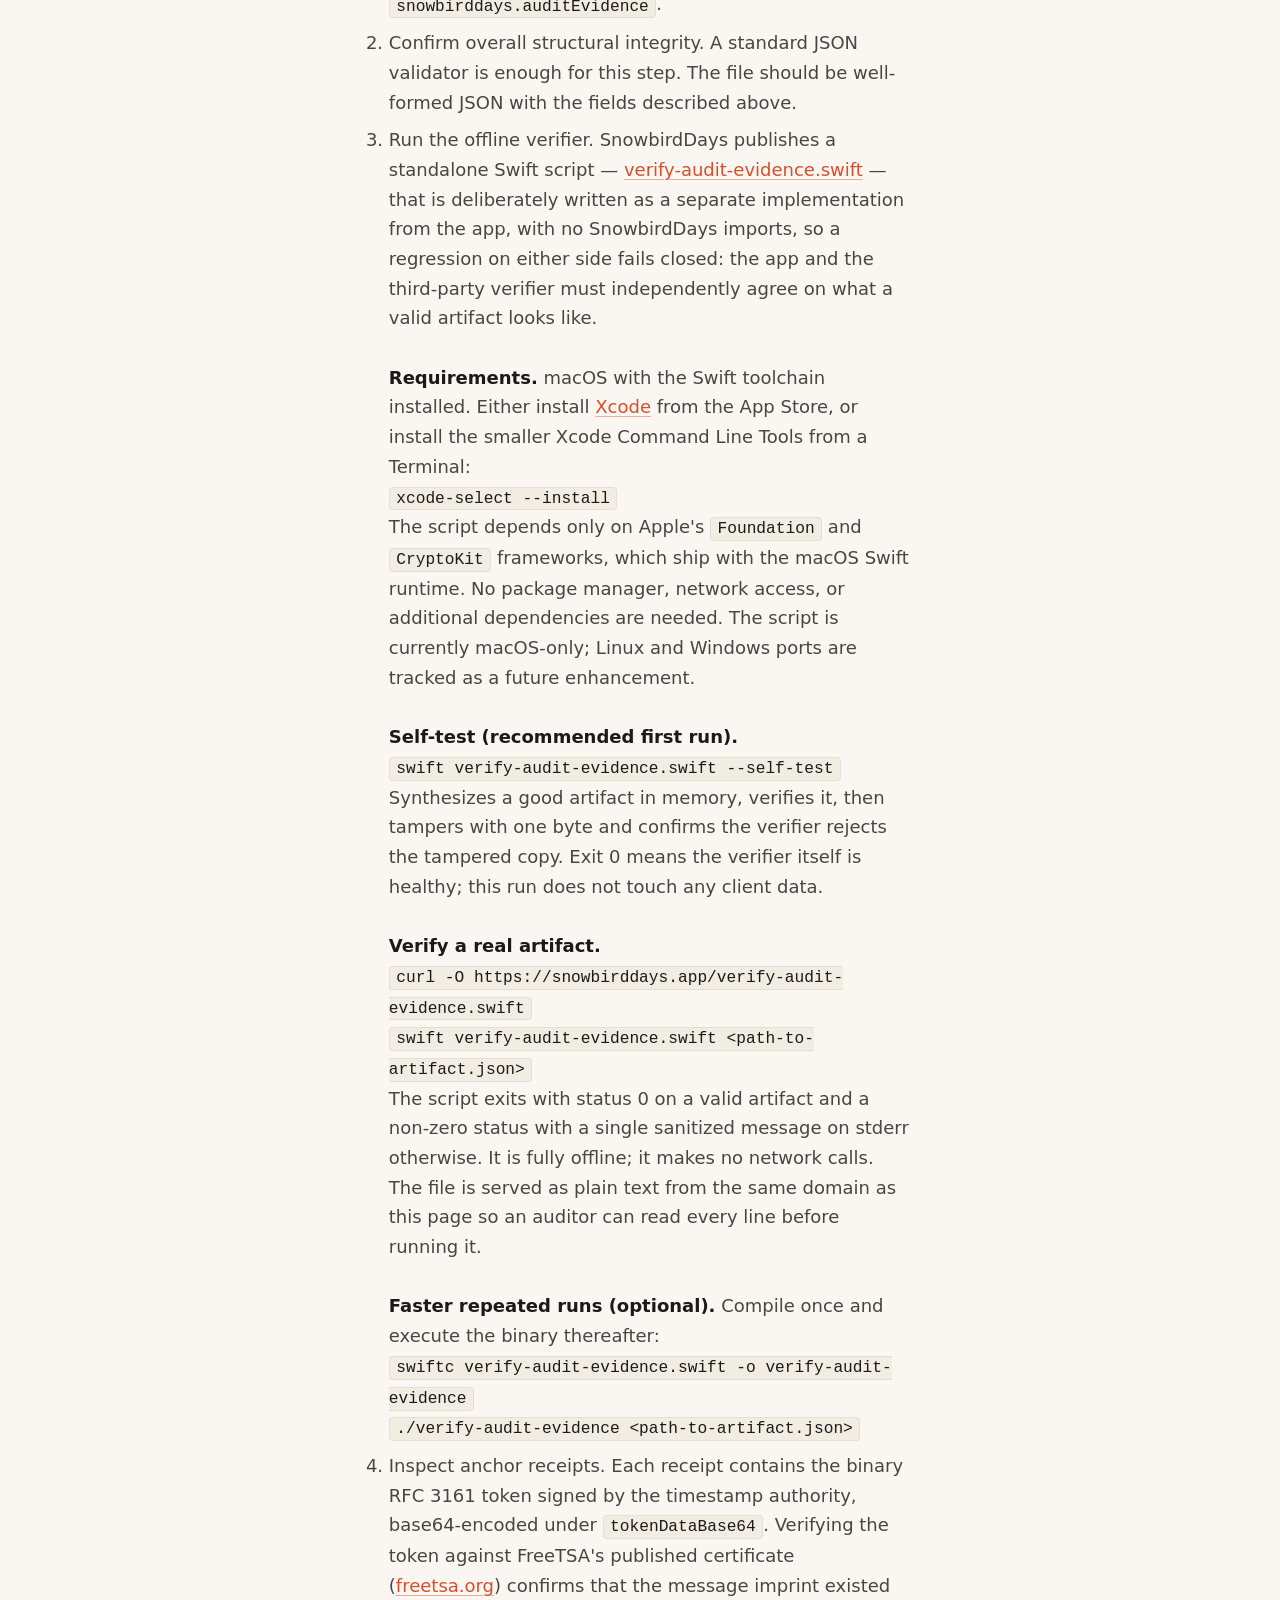
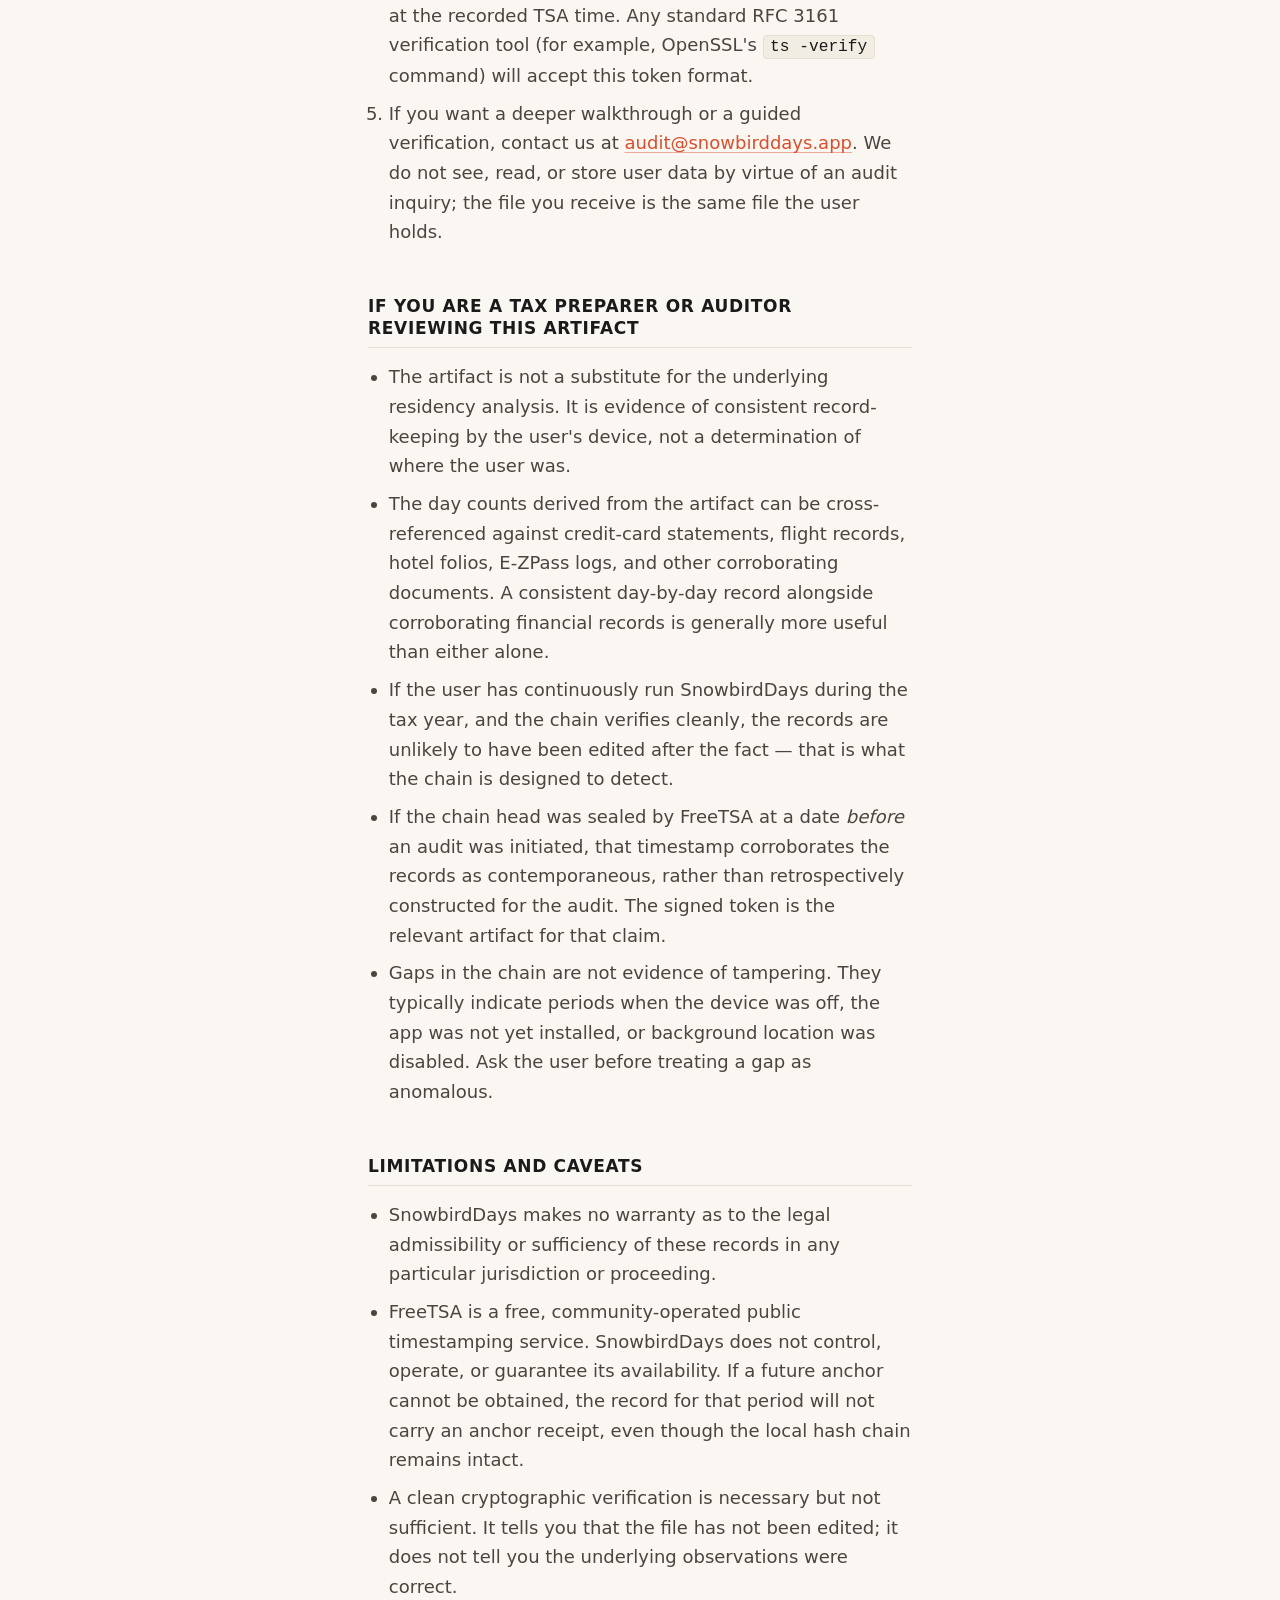
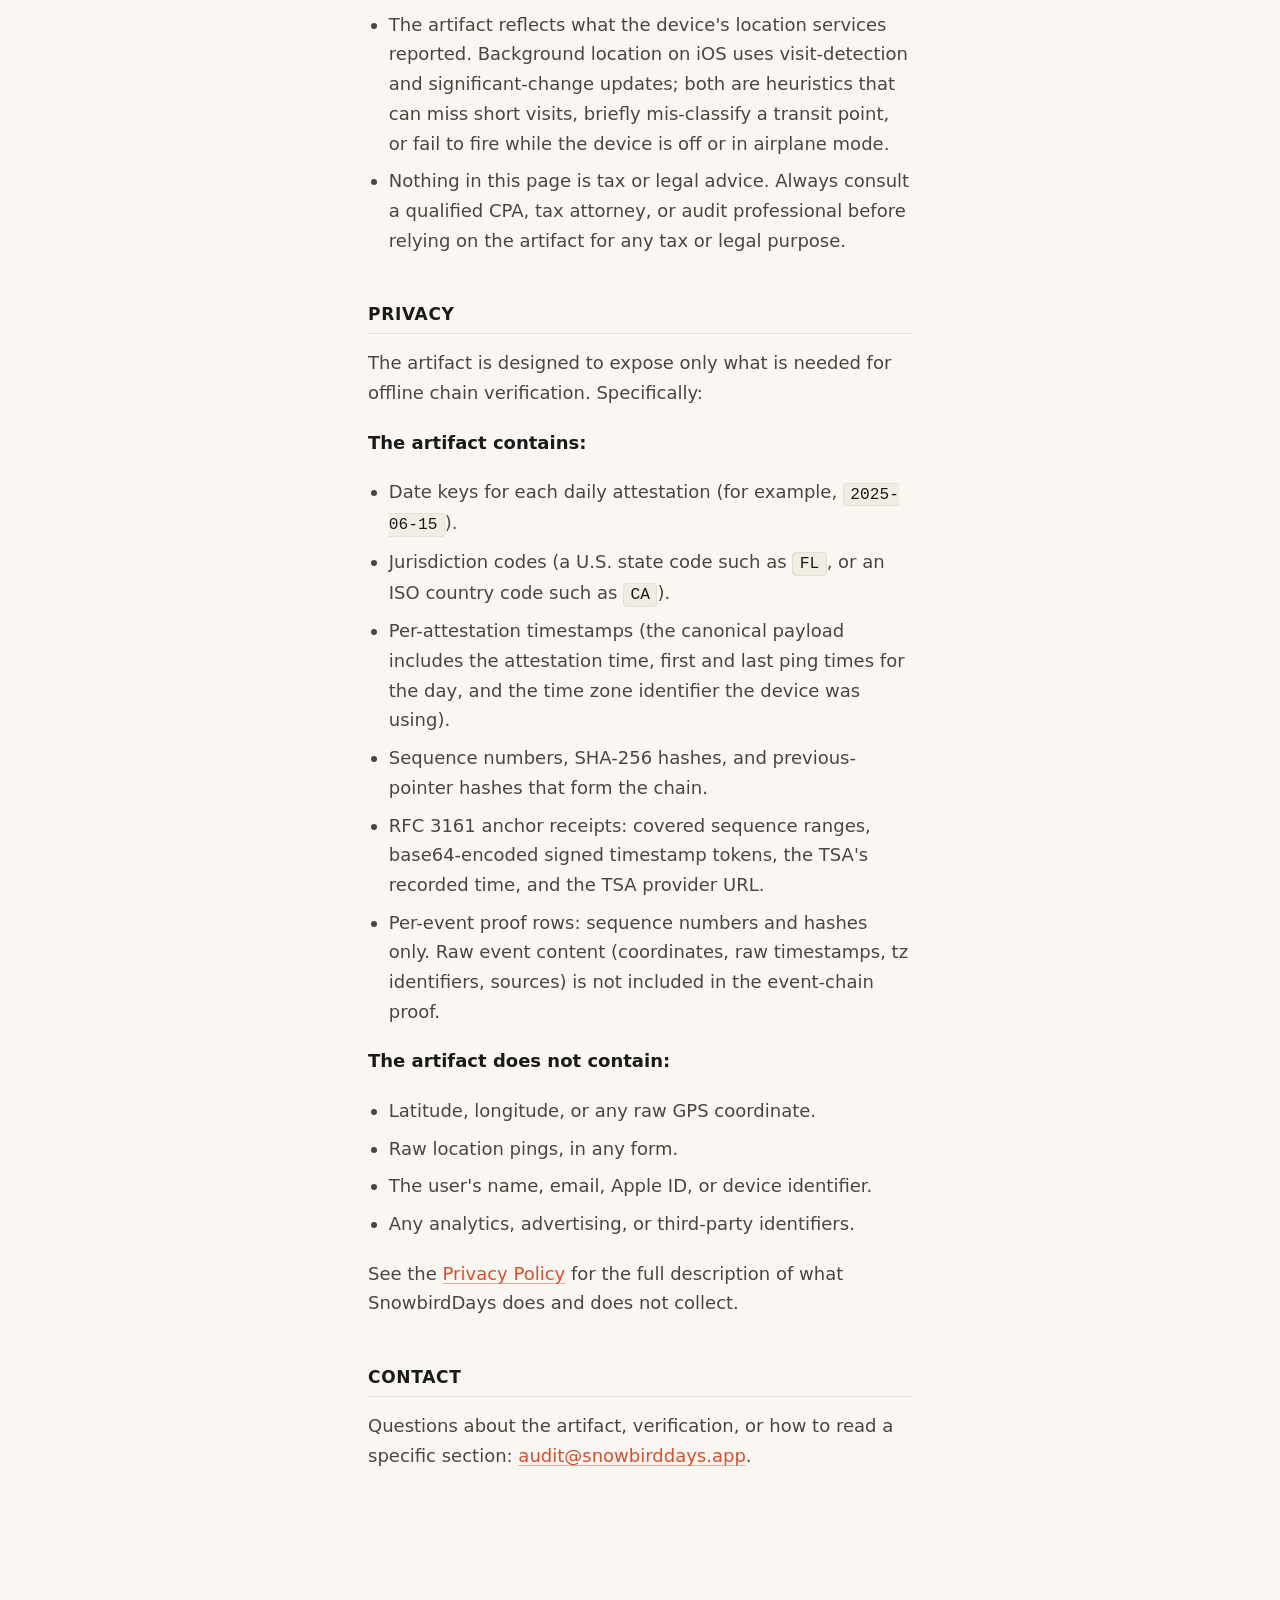
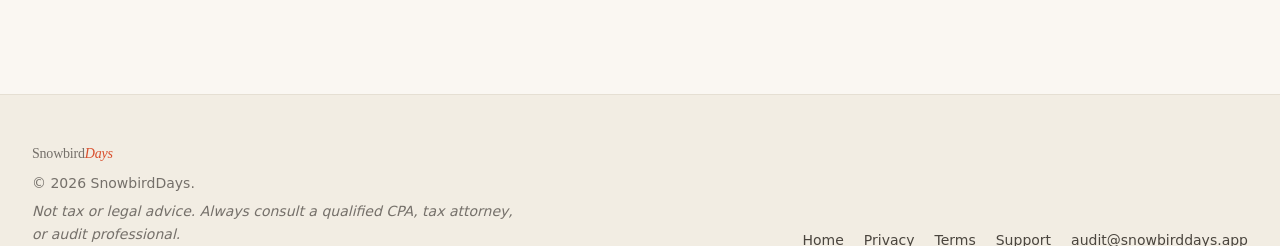
==== commit 7db1be81: "Document verifier prerequisites + self-test mode" ====
--- a/audit-evidence.html
+++ b/audit-evidence.html
@@ -243,8 +243,31 @@
             the app, with no SnowbirdDays imports, so a regression on either
             side fails closed: the app and the third-party verifier must
             independently agree on what a valid artifact looks like.
-            <br />
-            Download and run:
+            <br /><br />
+            <strong>Requirements.</strong>
+            macOS with the Swift toolchain installed. Either install
+            <a href="https://apps.apple.com/us/app/xcode/id497799835">Xcode</a>
+            from the App Store, or install the smaller Xcode Command Line
+            Tools from a Terminal:
+            <br />
+            <code>xcode-select --install</code>
+            <br />
+            The script depends only on Apple's <code>Foundation</code> and
+            <code>CryptoKit</code> frameworks, which ship with the macOS Swift
+            runtime. No package manager, network access, or additional
+            dependencies are needed. The script is currently macOS-only;
+            Linux and Windows ports are tracked as a future enhancement.
+            <br /><br />
+            <strong>Self-test (recommended first run).</strong>
+            <br />
+            <code>swift verify-audit-evidence.swift --self-test</code>
+            <br />
+            Synthesizes a good artifact in memory, verifies it, then tampers
+            with one byte and confirms the verifier rejects the tampered
+            copy. Exit 0 means the verifier itself is healthy; this run
+            does not touch any client data.
+            <br /><br />
+            <strong>Verify a real artifact.</strong>
             <br />
             <code>curl -O https://snowbirddays.app/verify-audit-evidence.swift</code>
             <br />
@@ -252,9 +275,16 @@
             <br />
             The script exits with status 0 on a valid artifact and a non-zero
             status with a single sanitized message on stderr otherwise. It is
-            fully offline; it makes no network calls. Source: the file is
-            served as plain text from the same domain as this page so an
-            auditor can read every line before running it.
+            fully offline; it makes no network calls. The file is served as
+            plain text from the same domain as this page so an auditor can
+            read every line before running it.
+            <br /><br />
+            <strong>Faster repeated runs (optional).</strong>
+            Compile once and execute the binary thereafter:
+            <br />
+            <code>swiftc verify-audit-evidence.swift -o verify-audit-evidence</code>
+            <br />
+            <code>./verify-audit-evidence &lt;path-to-artifact.json&gt;</code>
           </li>
           <li>
             Inspect anchor receipts. Each receipt contains the binary RFC 3161
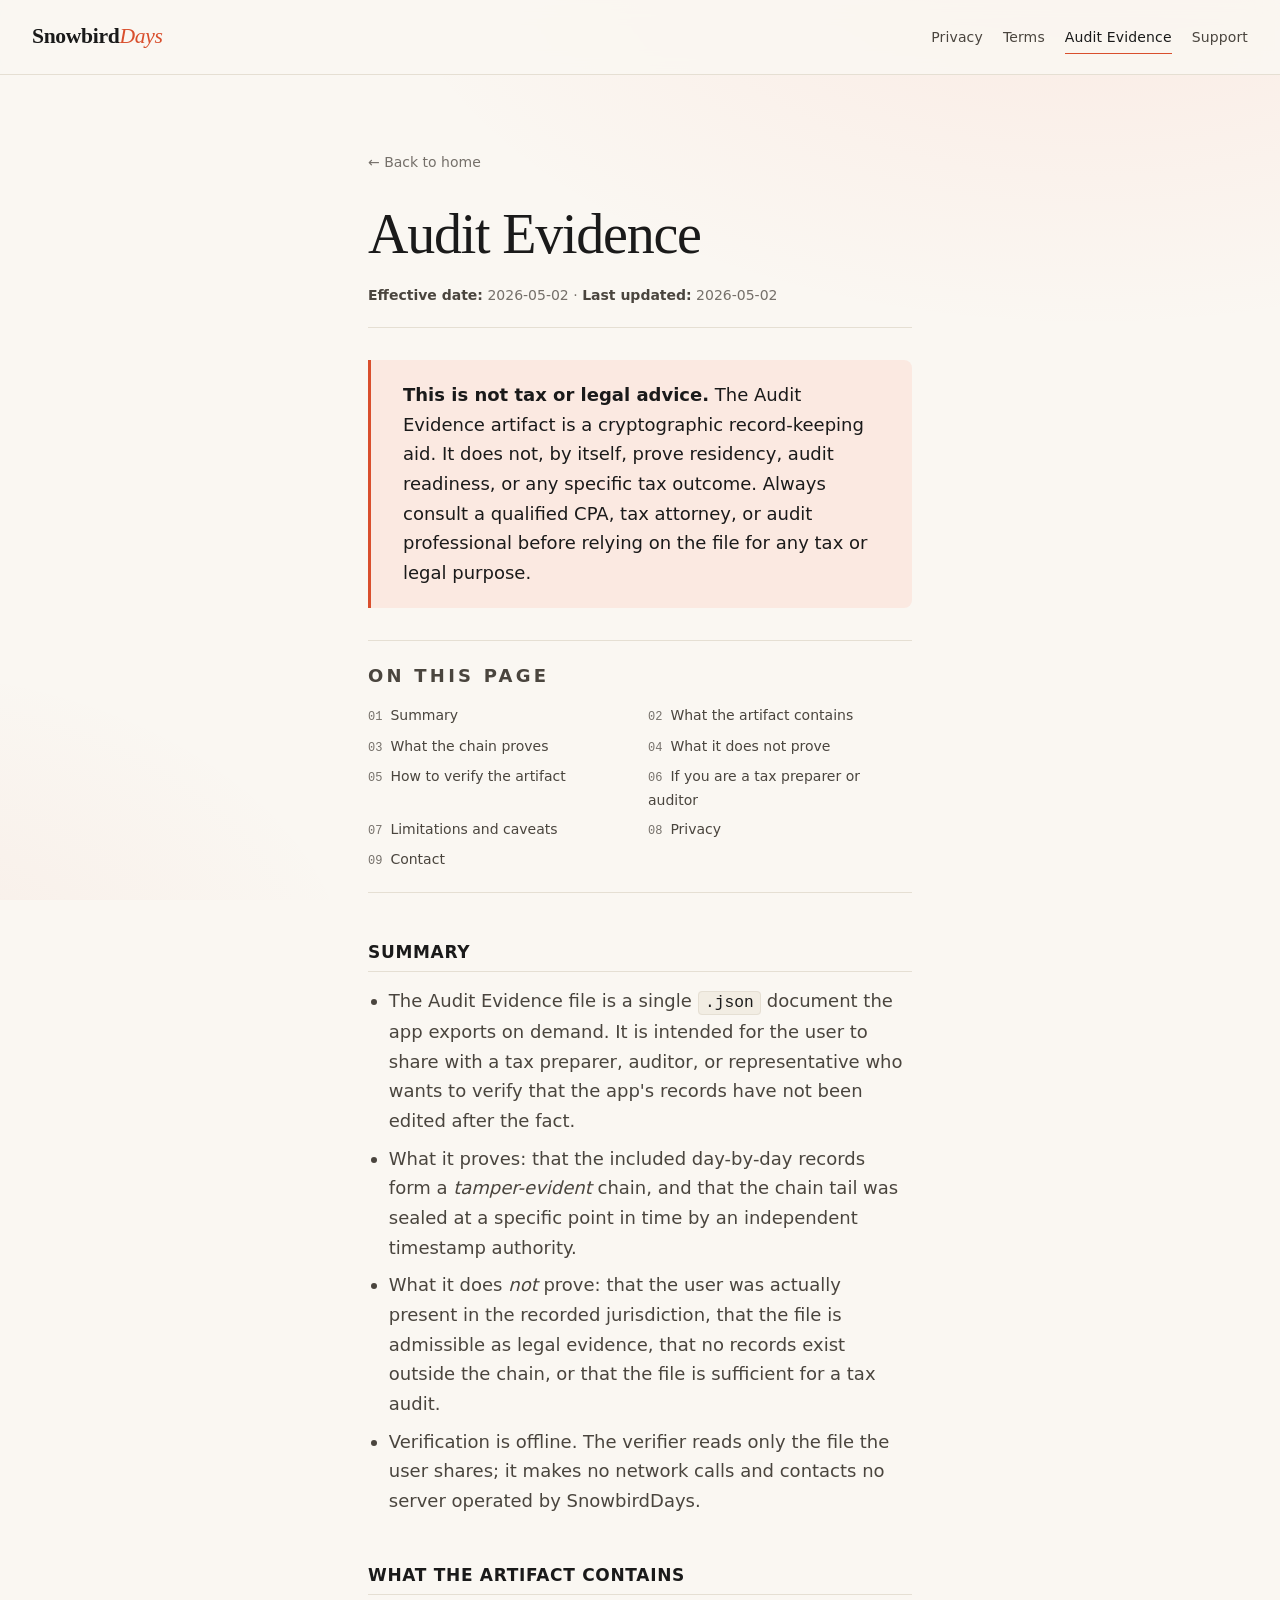
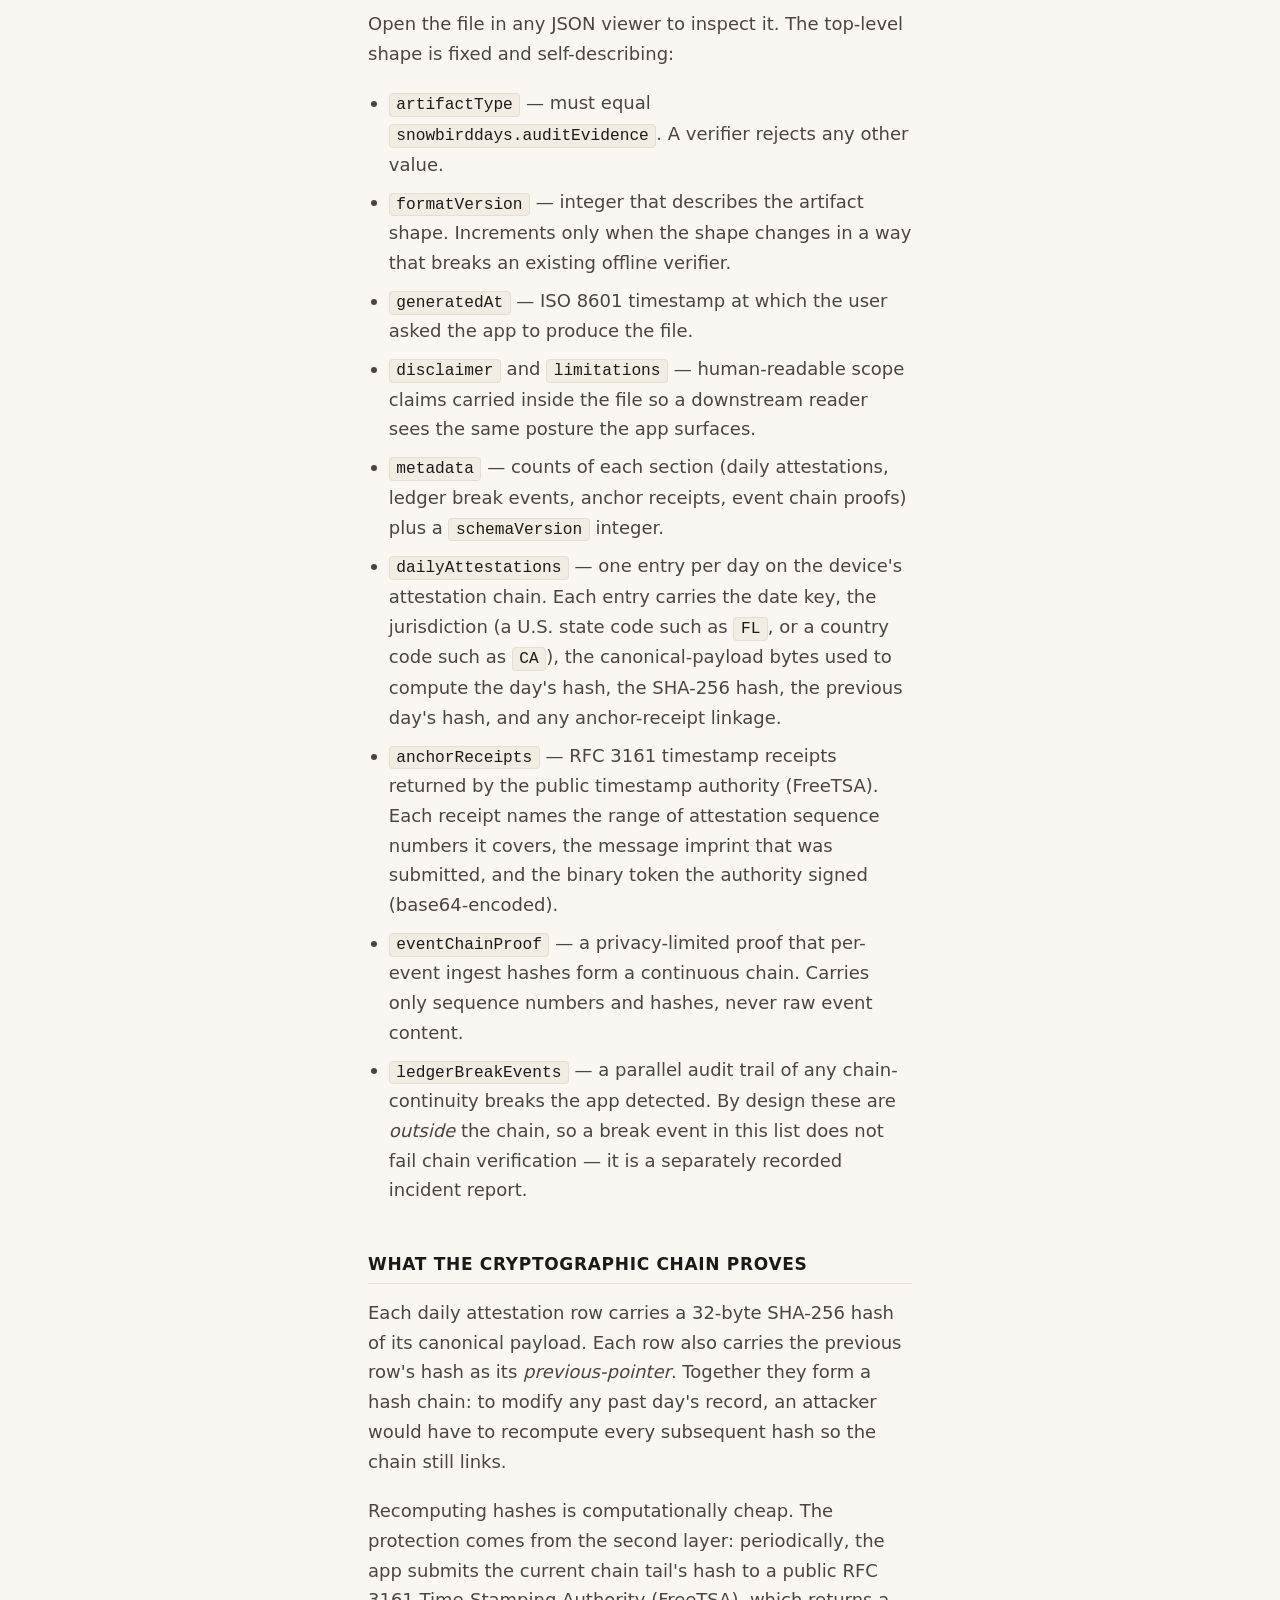
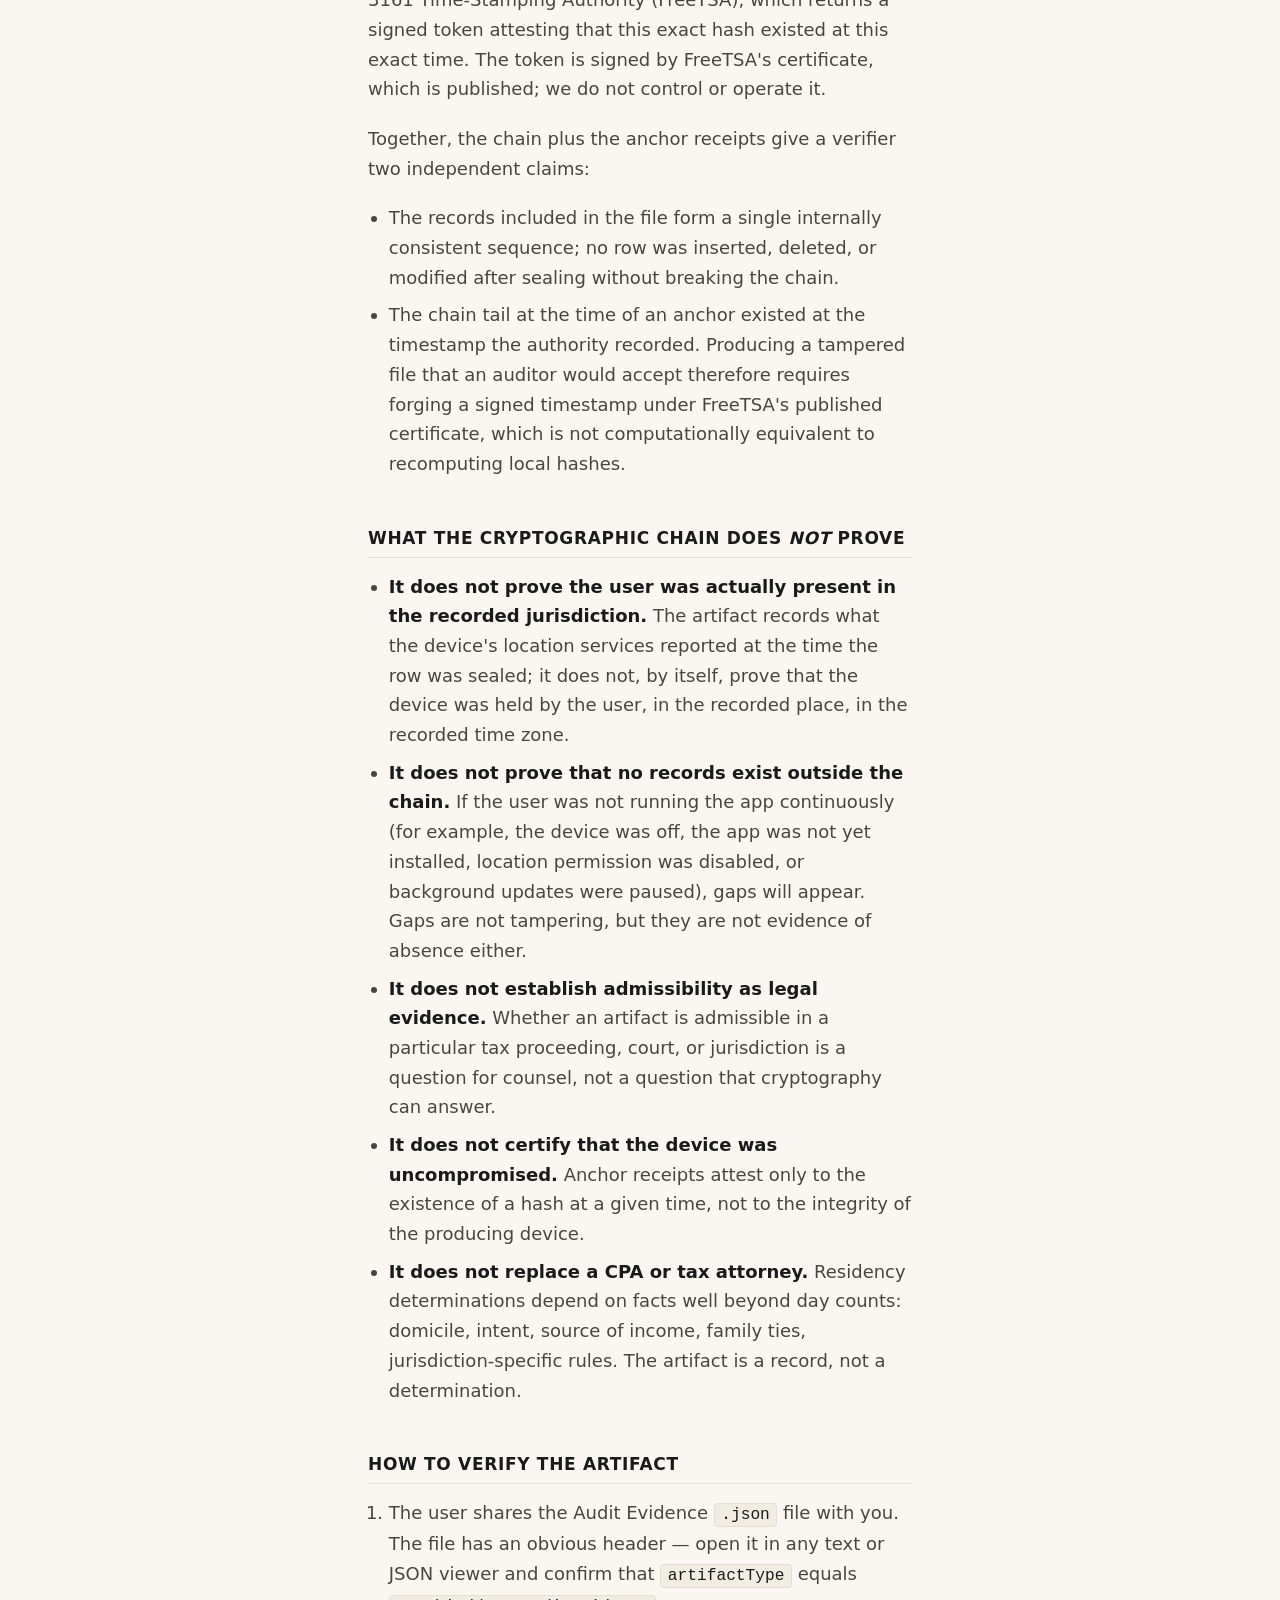
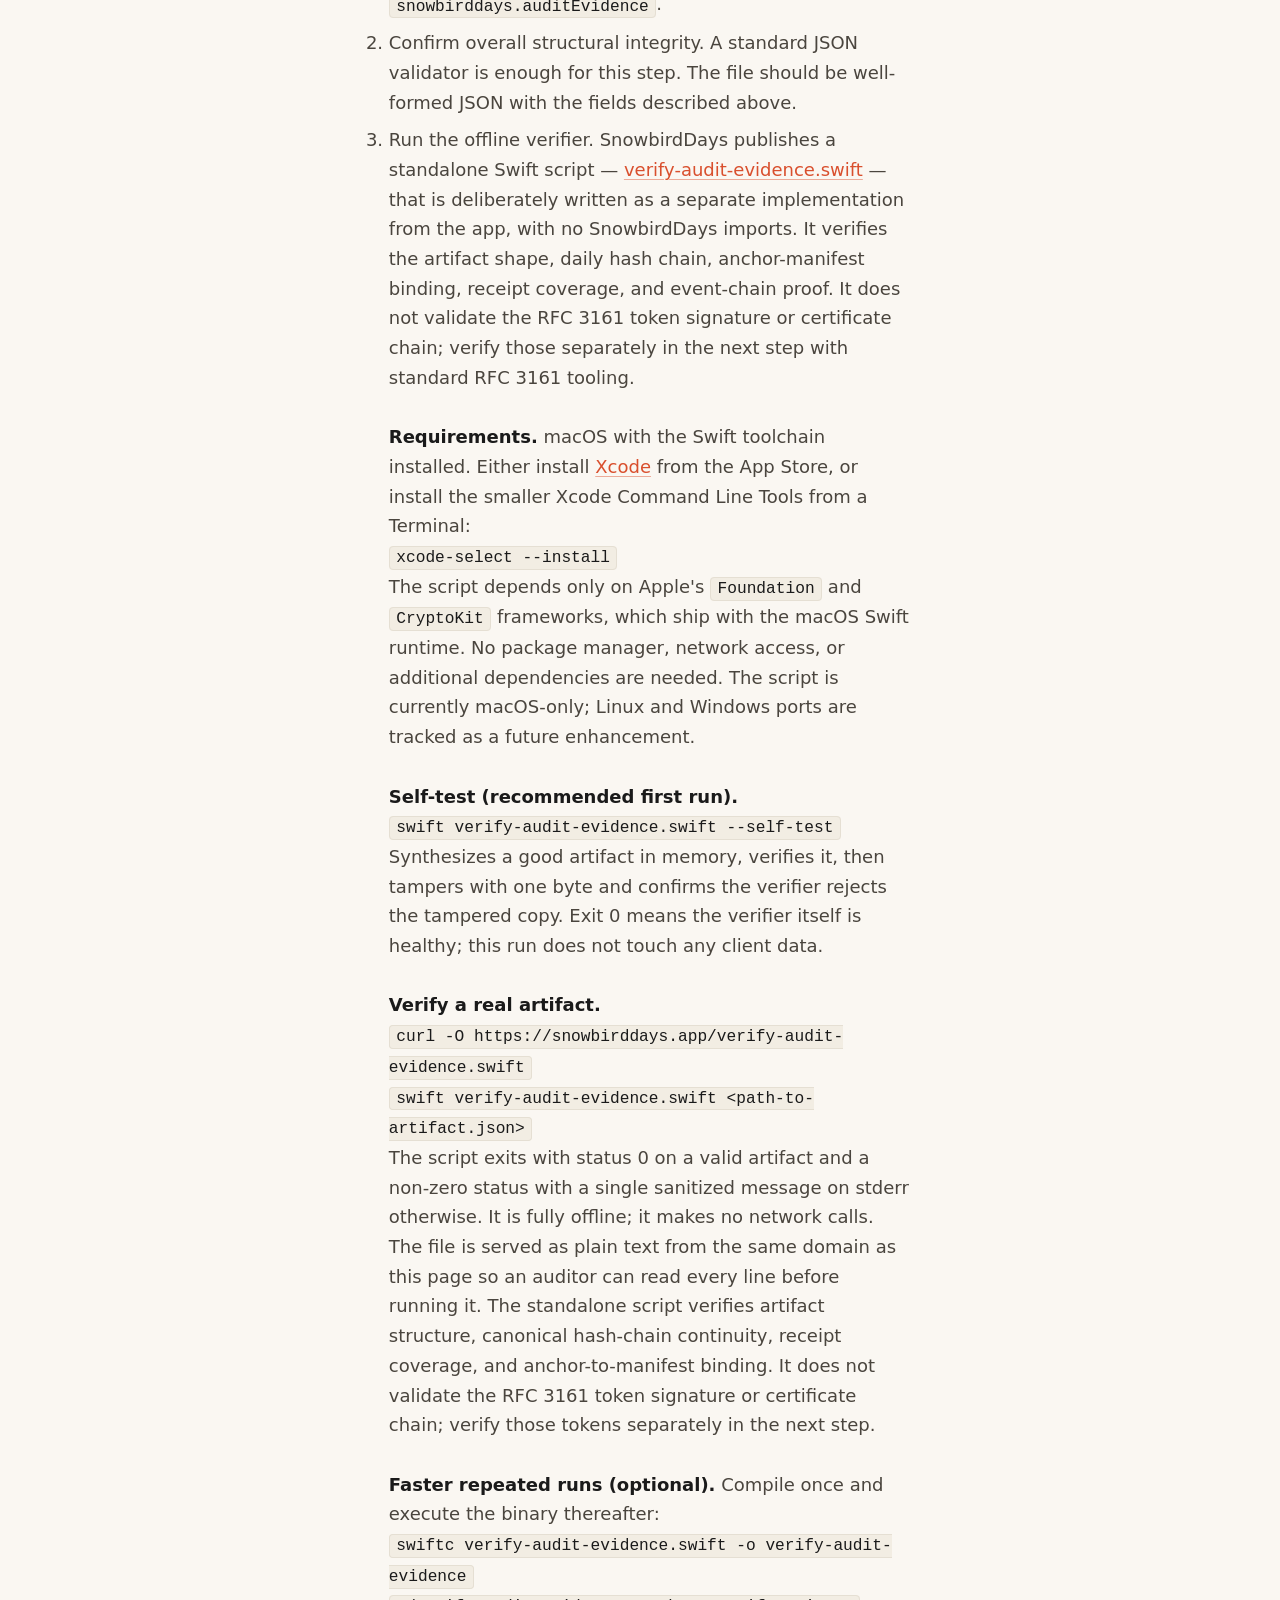
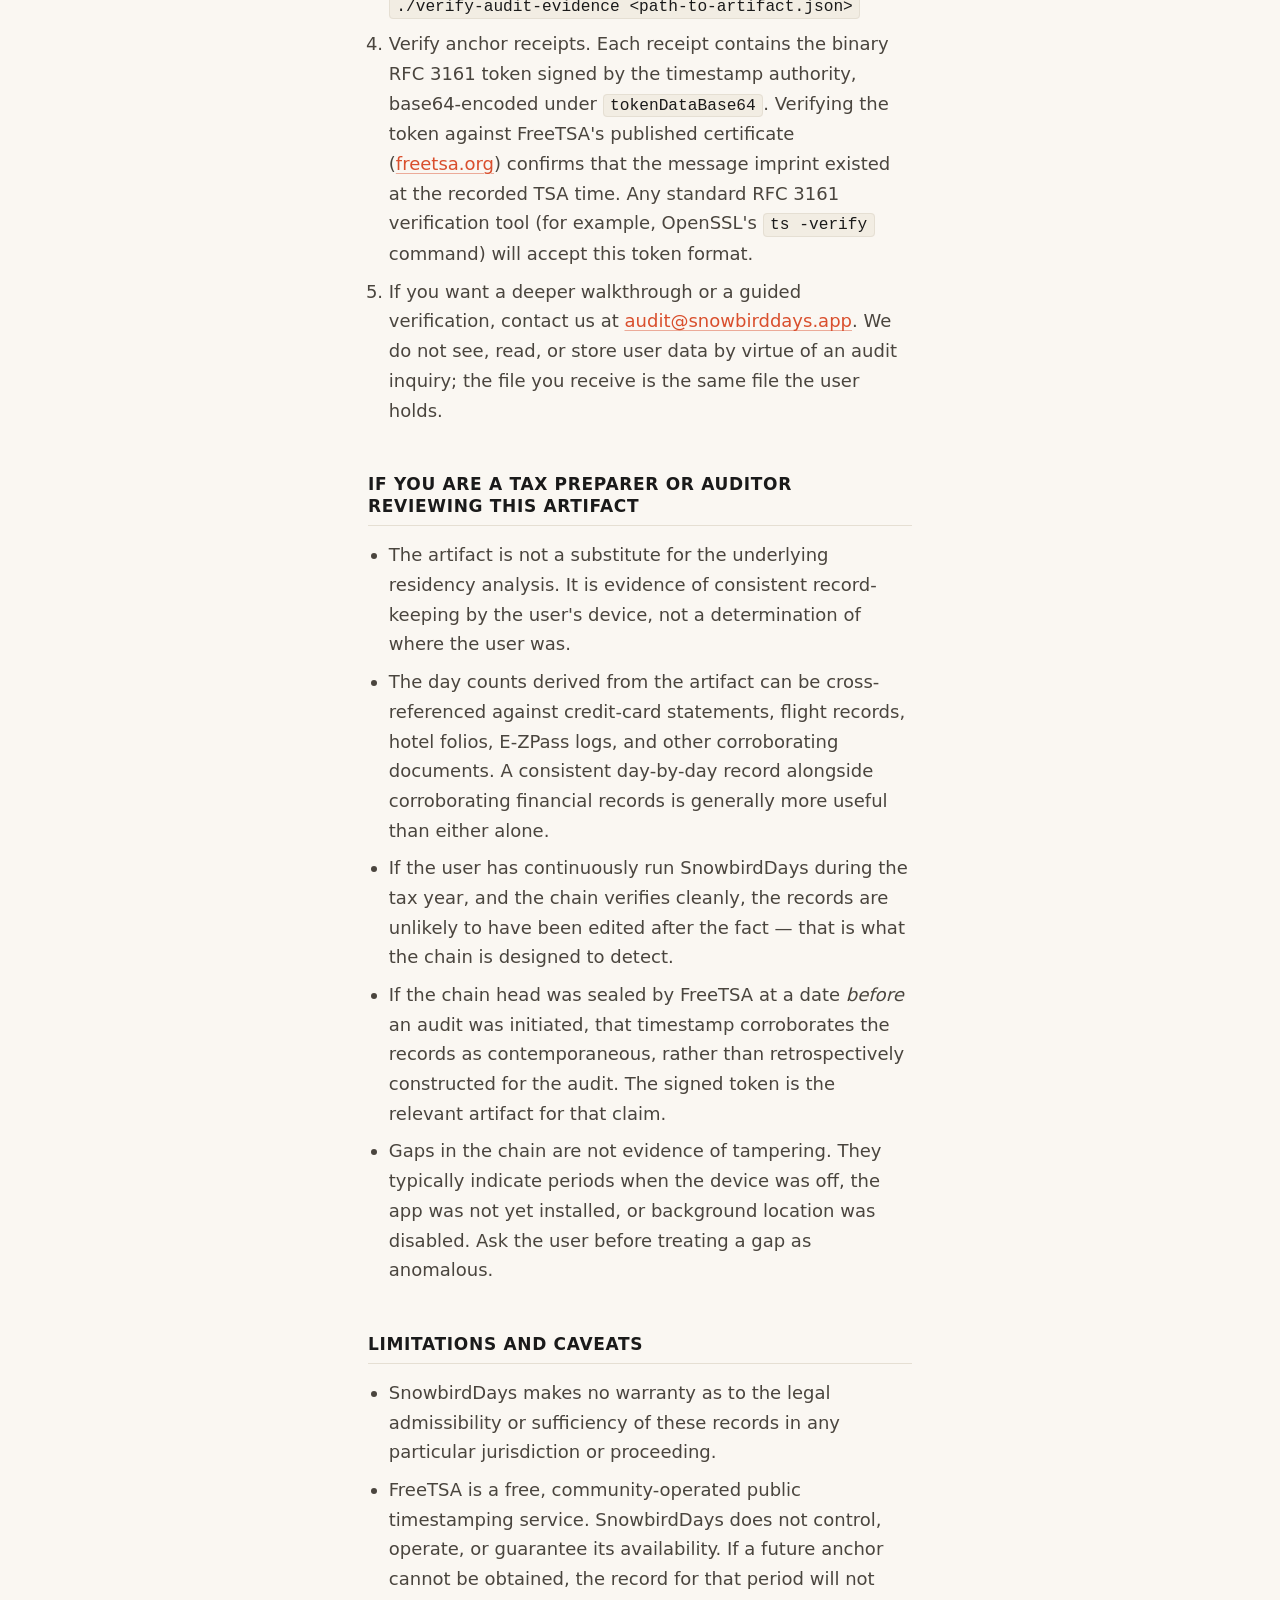
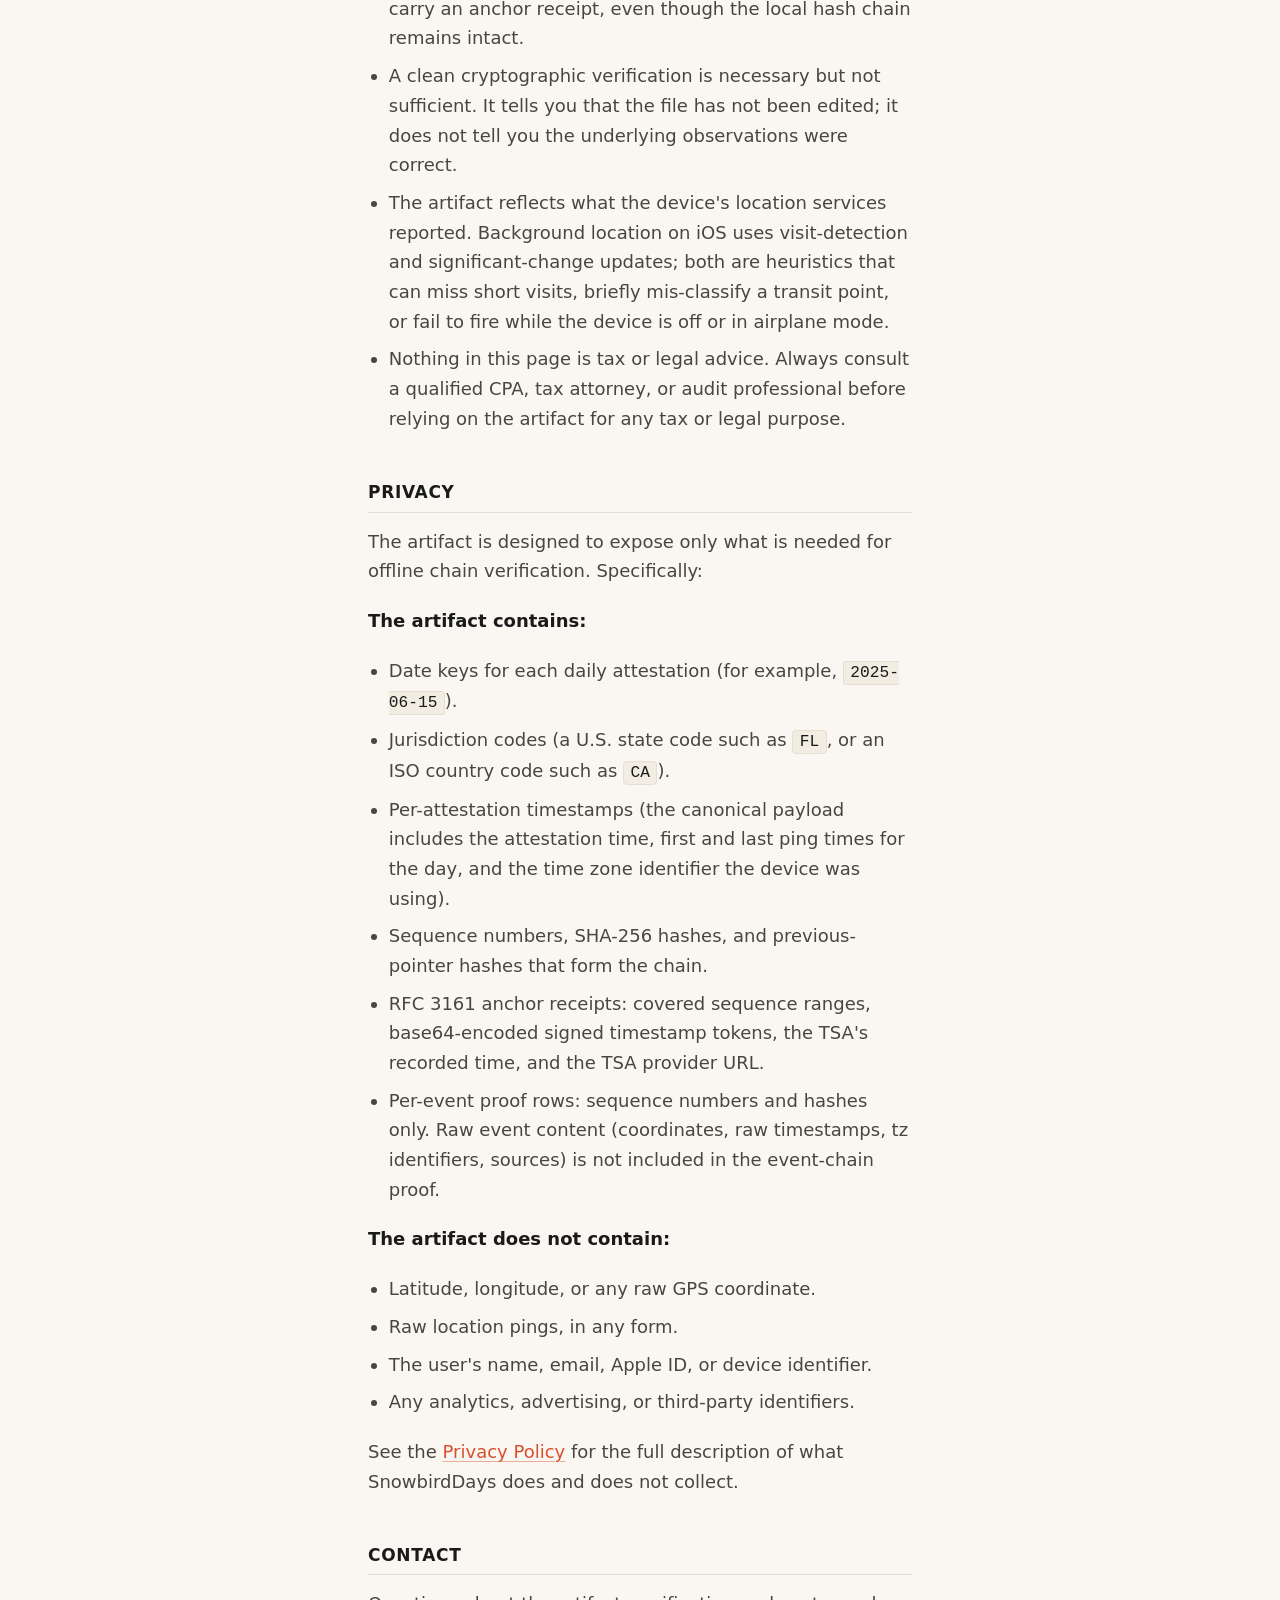
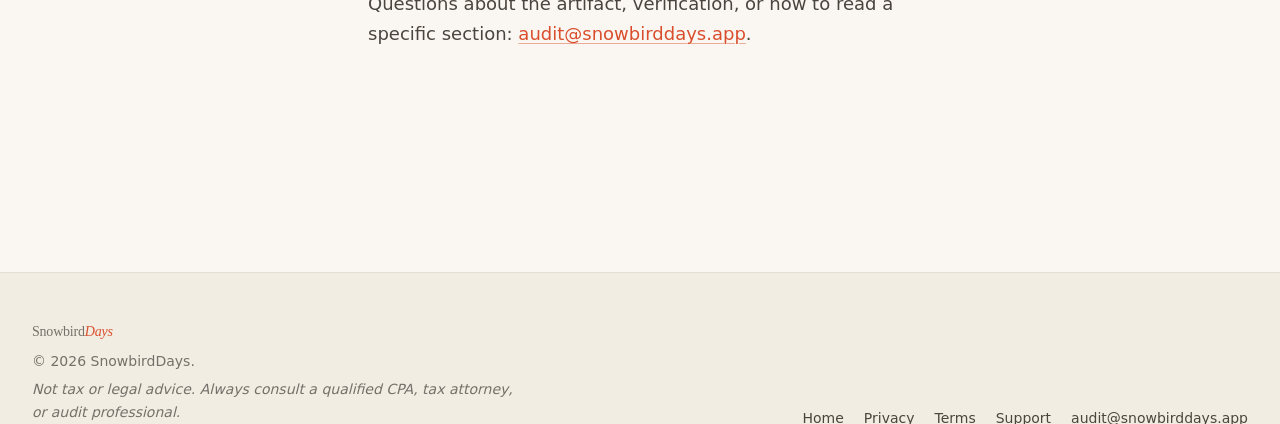
==== commit 1a7d3d49: "Tighten audit evidence and privacy copy" ====
--- a/audit-evidence.html
+++ b/audit-evidence.html
@@ -240,9 +240,11 @@
             Swift script —
             <a href="verify-audit-evidence.swift">verify-audit-evidence.swift</a>
             — that is deliberately written as a separate implementation from
-            the app, with no SnowbirdDays imports, so a regression on either
-            side fails closed: the app and the third-party verifier must
-            independently agree on what a valid artifact looks like.
+            the app, with no SnowbirdDays imports. It verifies the artifact
+            shape, daily hash chain, anchor-manifest binding, receipt coverage,
+            and event-chain proof. It does not validate the RFC&nbsp;3161
+            token signature or certificate chain; verify those separately in
+            the next step with standard RFC&nbsp;3161 tooling.
             <br /><br />
             <strong>Requirements.</strong>
             macOS with the Swift toolchain installed. Either install
@@ -278,6 +280,11 @@
             fully offline; it makes no network calls. The file is served as
             plain text from the same domain as this page so an auditor can
             read every line before running it.
+            The standalone script verifies artifact structure, canonical
+            hash-chain continuity, receipt coverage, and anchor-to-manifest
+            binding. It does not validate the RFC 3161 token signature or
+            certificate chain; verify those tokens separately in the next
+            step.
             <br /><br />
             <strong>Faster repeated runs (optional).</strong>
             Compile once and execute the binary thereafter:
@@ -287,7 +294,7 @@
             <code>./verify-audit-evidence &lt;path-to-artifact.json&gt;</code>
           </li>
           <li>
-            Inspect anchor receipts. Each receipt contains the binary RFC 3161
+            Verify anchor receipts. Each receipt contains the binary RFC 3161
             token signed by the timestamp authority, base64-encoded under
             <code>tokenDataBase64</code>. Verifying the token against
             FreeTSA's published certificate (<a href="https://freetsa.org/">freetsa.org</a>)
